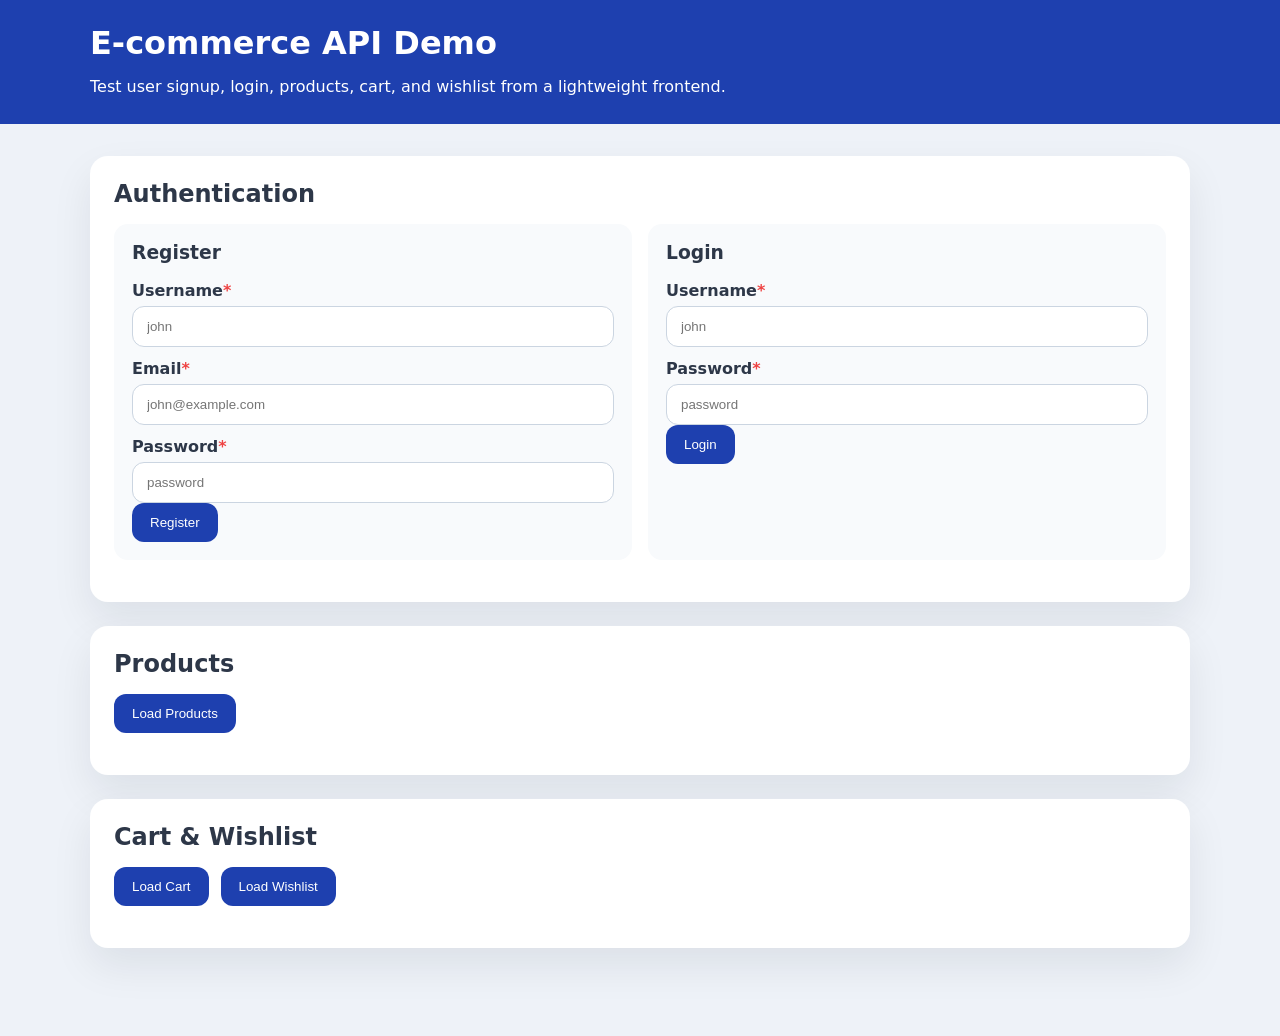
==== static/index.html @ ade1282f "Removed virtual environment from tracking" ====
<!DOCTYPE html>
<html lang="en">
<head>
  <meta charset="UTF-8" />
  <meta name="viewport" content="width=device-width, initial-scale=1.0" />
  <title>E-commerce API Demo</title>
  <link rel="stylesheet" href="/static/styles.css" />
</head>
<body>
  <header>
    <div class="container">
      <h1>E-commerce API Demo</h1>
      <p>Test user signup, login, products, cart, and wishlist from a lightweight frontend.</p>
    </div>
  </header>
  <main class="container">
    <section class="panel">
      <h2>Authentication</h2>
      <div class="grid">
        <form id="register-form" class="form-card">
          <h3>Register</h3>
          <label>Username<span>*</span></label>
          <input id="register-username" type="text" placeholder="john" required />
          <label>Email<span>*</span></label>
          <input id="register-email" type="email" placeholder="john@example.com" required />
          <label>Password<span>*</span></label>
          <input id="register-password" type="password" placeholder="password" required />
          <button type="submit">Register</button>
        </form>

        <form id="login-form" class="form-card">
          <h3>Login</h3>
          <label>Username<span>*</span></label>
          <input id="login-username" type="text" placeholder="john" required />
          <label>Password<span>*</span></label>
          <input id="login-password" type="password" placeholder="password" required />
          <button type="submit">Login</button>
        </form>
      </div>
      <div id="auth-message" class="message"></div>
    </section>

    <section class="panel">
      <h2>Products</h2>
      <div class="toolbar">
        <button id="load-products">Load Products</button>
      </div>
      <div id="products" class="cards"></div>
    </section>

    <section class="panel">
      <h2>Cart & Wishlist</h2>
      <div class="toolbar">
        <button id="load-cart">Load Cart</button>
        <button id="load-wishlist">Load Wishlist</button>
      </div>
      <div id="cart-items" class="cards"></div>
      <div id="wishlist-items" class="cards"></div>
    </section>
  </main>

  <script>
    const authMessage = document.getElementById('auth-message');
    const productsContainer = document.getElementById('products');
    const cartContainer = document.getElementById('cart-items');
    const wishlistContainer = document.getElementById('wishlist-items');

    const state = {
      token: null,
      user: null,
    };

    async function apiFetch(path, options = {}) {
      const headers = options.headers || {};
      headers['Content-Type'] = 'application/json';
      if (state.token) {
        headers['Authorization'] = `Bearer ${state.token}`;
      }
      const response = await fetch(path, { ...options, headers });
      return response.json();
    }

    async function registerUser(event) {
      event.preventDefault();
      const username = document.getElementById('register-username').value.trim();
      const email = document.getElementById('register-email').value.trim();
      const password = document.getElementById('register-password').value;

      const result = await apiFetch('/users/', {
        method: 'POST',
        body: JSON.stringify({ username, email, password })
      });

      authMessage.textContent = result.message || JSON.stringify(result);
    }

    async function loginUser(event) {
      event.preventDefault();
      const username = document.getElementById('login-username').value.trim();
      const password = document.getElementById('login-password').value;
      const body = new URLSearchParams();
      body.append('username', username);
      body.append('password', password);

      const response = await fetch('/login', {
        method: 'POST',
        body,
      });
      const result = await response.json();

      if (result.access_token) {
        state.token = result.access_token;
        state.user = result.user;
        authMessage.textContent = `Logged in as ${result.user.username}`;
      } else {
        authMessage.textContent = result.detail || 'Login failed';
      }
    }

    function createCard(title, content) {
      const card = document.createElement('div');
      card.className = 'card';
      card.innerHTML = `<strong>${title}</strong><div>${content}</div>`;
      return card;
    }

    async function loadProducts() {
      const result = await apiFetch('/products');
      productsContainer.innerHTML = '';
      if (!result.products || !result.products.length) {
        productsContainer.textContent = 'No products available yet.';
        return;
      }
      result.products.forEach(product => {
        const card = document.createElement('div');
        card.className = 'card';
        card.innerHTML = `
          <h3>${product.title}</h3>
          <p>${product.description || 'No description'}</p>
          <p>Price: $${product.price.toFixed(2)} | Stock: ${product.stock}</p>
          <div class="card-actions">
            <button data-name="${product.title}" data-price="${product.price}" class="add-cart">Add to Cart</button>
            <button data-name="${product.title}" class="add-wishlist">Add to Wishlist</button>
          </div>
        `;
        productsContainer.appendChild(card);
      });
    }

    async function addToCart(productName, price) {
      if (!state.token) {
        authMessage.textContent = 'Login first to use the cart.';
        return;
      }
      const result = await apiFetch('/cart/', {
        method: 'POST',
        body: JSON.stringify({ product_name: productName, quantity: 1, price })
      });
      authMessage.textContent = result.message || JSON.stringify(result);
    }

    async function addToWishlist(productName) {
      if (!state.token) {
        authMessage.textContent = 'Login first to use the wishlist.';
        return;
      }
      const result = await apiFetch('/wishlist/', {
        method: 'POST',
        body: JSON.stringify({ product_name: productName })
      });
      authMessage.textContent = result.message || JSON.stringify(result);
    }

    async function loadCart() {
      if (!state.token) {
        authMessage.textContent = 'Login first to view your cart.';
        return;
      }
      const result = await apiFetch('/cart/');
      cartContainer.innerHTML = '<h3>Cart Items</h3>';
      if (!result.length) {
        cartContainer.appendChild(createCard('Cart', 'No items in cart yet.'));
        return;
      }
      result.forEach(item => {
        cartContainer.appendChild(createCard(item.product_name, `Quantity: ${item.quantity} | Price: $${item.price}`));
      });
    }

    async function loadWishlist() {
      if (!state.token) {
        authMessage.textContent = 'Login first to view your wishlist.';
        return;
      }
      const result = await apiFetch('/wishlist/');
      wishlistContainer.innerHTML = '<h3>Wishlist</h3>';
      if (!result.length) {
        wishlistContainer.appendChild(createCard('Wishlist', 'No wishlist items yet.'));
        return;
      }
      result.forEach(item => {
        wishlistContainer.appendChild(createCard(item.product_name, `Saved for: ${item.user || 'you'}`));
      });
    }

    document.getElementById('register-form').addEventListener('submit', registerUser);
    document.getElementById('login-form').addEventListener('submit', loginUser);
    document.getElementById('load-products').addEventListener('click', loadProducts);
    document.getElementById('load-cart').addEventListener('click', loadCart);
    document.getElementById('load-wishlist').addEventListener('click', loadWishlist);

    productsContainer.addEventListener('click', event => {
      if (event.target.matches('.add-cart')) {
        addToCart(event.target.dataset.name, event.target.dataset.price);
      }
      if (event.target.matches('.add-wishlist')) {
        addToWishlist(event.target.dataset.name);
      }
    });

    window.addEventListener('DOMContentLoaded', () => {
      loadProducts();
    });
  </script>
</body>
</html>
---- static/styles.css ----
* {
  box-sizing: border-box;
}

body {
  margin: 0;
  font-family: Inter, system-ui, sans-serif;
  background: #eef2f8;
  color: #2d3748;
}

header {
  background: #1e40af;
  color: #fff;
  padding: 24px 0;
}

.container {
  width: min(1100px, 100% - 32px);
  margin: 0 auto;
}

header h1 {
  margin: 0;
  font-size: clamp(2rem, 2.5vw, 3rem);
}

header p {
  margin: 12px 0 0;
  max-width: 760px;
  line-height: 1.6;
}

main {
  padding: 32px 0 64px;
}

.panel {
  background: #fff;
  border-radius: 18px;
  padding: 24px;
  box-shadow: 0 18px 40px rgba(15, 23, 42, 0.08);
  margin-bottom: 24px;
}

.panel h2 {
  margin: 0 0 16px;
  font-size: 1.5rem;
}

.grid {
  display: grid;
  gap: 16px;
  grid-template-columns: repeat(auto-fit, minmax(260px, 1fr));
}

.form-card {
  background: #f8fafc;
  border-radius: 14px;
  padding: 18px;
}

.form-card h3 {
  margin-top: 0;
}

label {
  display: block;
  margin: 12px 0 6px;
  font-weight: 600;
}

label span {
  color: #ef4444;
}

input {
  width: 100%;
  padding: 12px 14px;
  border: 1px solid #cbd5e1;
  border-radius: 12px;
  background: #fff;
}

button {
  border: none;
  border-radius: 12px;
  padding: 12px 18px;
  cursor: pointer;
  color: #fff;
  background: #1e40af;
  transition: transform 0.15s ease, background 0.15s ease;
}

button:hover {
  transform: translateY(-1px);
  background: #172b99;
}

.message {
  margin-top: 18px;
  color: #1d4ed8;
}

.cards {
  display: grid;
  gap: 16px;
}

.card {
  background: #f8fafc;
  border-radius: 16px;
  padding: 18px;
  border: 1px solid #e2e8f0;
}

.card h3 {
  margin: 0 0 10px;
}

.card-actions {
  display: flex;
  gap: 10px;
  flex-wrap: wrap;
  margin-top: 14px;
}

.toolbar {
  display: flex;
  flex-wrap: wrap;
  gap: 12px;
  margin-bottom: 18px;
}

@media (max-width: 680px) {
  body {
    padding-bottom: 20px;
  }

  header, .container {
    padding: 0 16px;
  }
}
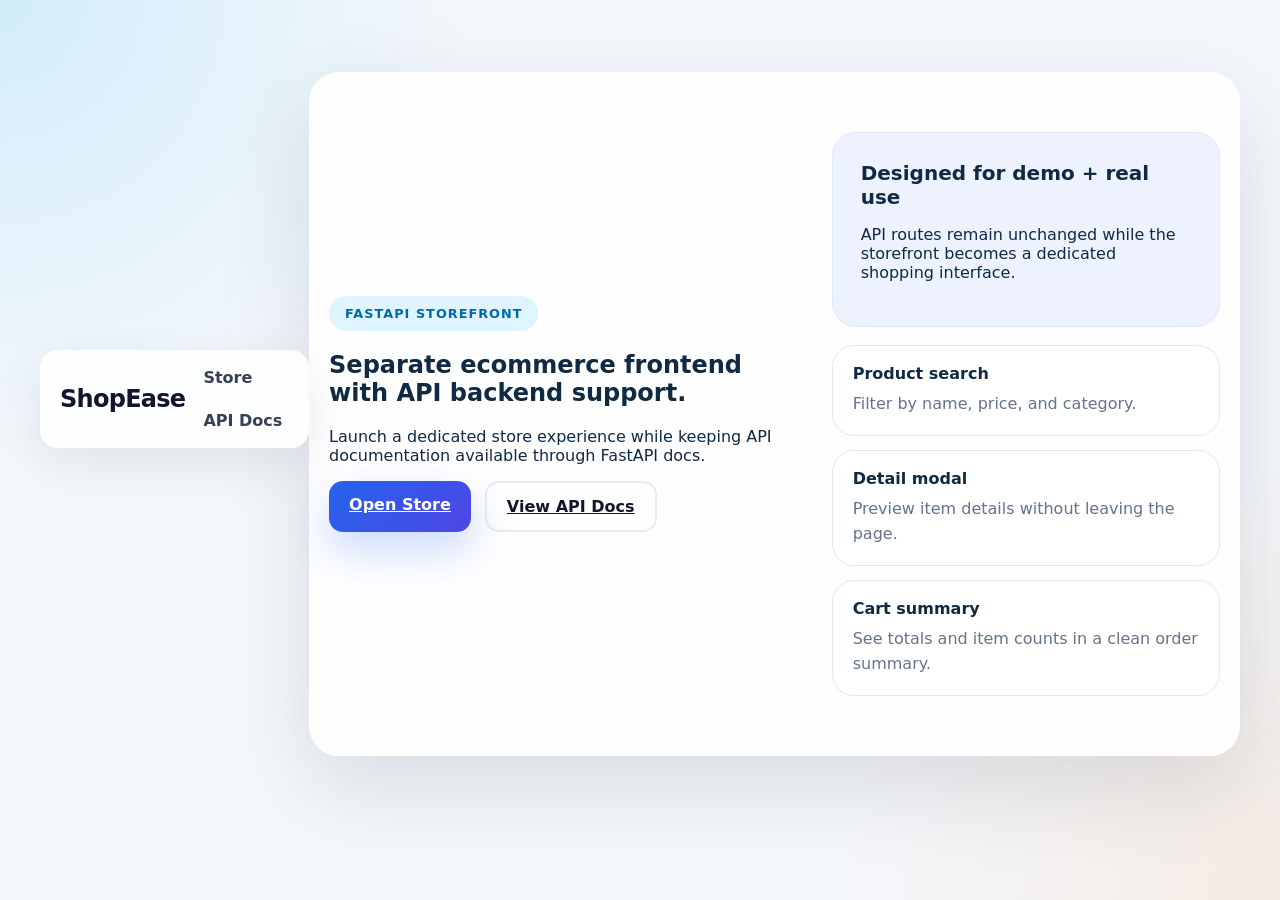
==== commit 5c0891ee: "Add Render deployment configuration and dedicated storefront" ====
--- a/static/index.html
+++ b/static/index.html
@@ -3,224 +3,52 @@
 <head>
   <meta charset="UTF-8" />
   <meta name="viewport" content="width=device-width, initial-scale=1.0" />
-  <title>E-commerce API Demo</title>
+  <title>ShopEase | API & Storefront</title>
   <link rel="stylesheet" href="/static/styles.css" />
 </head>
 <body>
-  <header>
-    <div class="container">
-      <h1>E-commerce API Demo</h1>
-      <p>Test user signup, login, products, cart, and wishlist from a lightweight frontend.</p>
-    </div>
-  </header>
-  <main class="container">
-    <section class="panel">
-      <h2>Authentication</h2>
-      <div class="grid">
-        <form id="register-form" class="form-card">
-          <h3>Register</h3>
-          <label>Username<span>*</span></label>
-          <input id="register-username" type="text" placeholder="john" required />
-          <label>Email<span>*</span></label>
-          <input id="register-email" type="email" placeholder="john@example.com" required />
-          <label>Password<span>*</span></label>
-          <input id="register-password" type="password" placeholder="password" required />
-          <button type="submit">Register</button>
-        </form>
+  <div class="page-shell landing-shell">
+    <header class="topbar">
+      <div class="brand">ShopEase</div>
+      <nav class="nav-links">
+        <a href="/static/store.html">Store</a>
+        <a href="/docs">API Docs</a>
+      </nav>
+    </header>
 
-        <form id="login-form" class="form-card">
-          <h3>Login</h3>
-          <label>Username<span>*</span></label>
-          <input id="login-username" type="text" placeholder="john" required />
-          <label>Password<span>*</span></label>
-          <input id="login-password" type="password" placeholder="password" required />
-          <button type="submit">Login</button>
-        </form>
-      </div>
-      <div id="auth-message" class="message"></div>
-    </section>
-
-    <section class="panel">
-      <h2>Products</h2>
-      <div class="toolbar">
-        <button id="load-products">Load Products</button>
-      </div>
-      <div id="products" class="cards"></div>
-    </section>
-
-    <section class="panel">
-      <h2>Cart & Wishlist</h2>
-      <div class="toolbar">
-        <button id="load-cart">Load Cart</button>
-        <button id="load-wishlist">Load Wishlist</button>
-      </div>
-      <div id="cart-items" class="cards"></div>
-      <div id="wishlist-items" class="cards"></div>
-    </section>
-  </main>
-
-  <script>
-    const authMessage = document.getElementById('auth-message');
-    const productsContainer = document.getElementById('products');
-    const cartContainer = document.getElementById('cart-items');
-    const wishlistContainer = document.getElementById('wishlist-items');
-
-    const state = {
-      token: null,
-      user: null,
-    };
-
-    async function apiFetch(path, options = {}) {
-      const headers = options.headers || {};
-      headers['Content-Type'] = 'application/json';
-      if (state.token) {
-        headers['Authorization'] = `Bearer ${state.token}`;
-      }
-      const response = await fetch(path, { ...options, headers });
-      return response.json();
-    }
-
-    async function registerUser(event) {
-      event.preventDefault();
-      const username = document.getElementById('register-username').value.trim();
-      const email = document.getElementById('register-email').value.trim();
-      const password = document.getElementById('register-password').value;
-
-      const result = await apiFetch('/users/', {
-        method: 'POST',
-        body: JSON.stringify({ username, email, password })
-      });
-
-      authMessage.textContent = result.message || JSON.stringify(result);
-    }
-
-    async function loginUser(event) {
-      event.preventDefault();
-      const username = document.getElementById('login-username').value.trim();
-      const password = document.getElementById('login-password').value;
-      const body = new URLSearchParams();
-      body.append('username', username);
-      body.append('password', password);
-
-      const response = await fetch('/login', {
-        method: 'POST',
-        body,
-      });
-      const result = await response.json();
-
-      if (result.access_token) {
-        state.token = result.access_token;
-        state.user = result.user;
-        authMessage.textContent = `Logged in as ${result.user.username}`;
-      } else {
-        authMessage.textContent = result.detail || 'Login failed';
-      }
-    }
-
-    function createCard(title, content) {
-      const card = document.createElement('div');
-      card.className = 'card';
-      card.innerHTML = `<strong>${title}</strong><div>${content}</div>`;
-      return card;
-    }
-
-    async function loadProducts() {
-      const result = await apiFetch('/products');
-      productsContainer.innerHTML = '';
-      if (!result.products || !result.products.length) {
-        productsContainer.textContent = 'No products available yet.';
-        return;
-      }
-      result.products.forEach(product => {
-        const card = document.createElement('div');
-        card.className = 'card';
-        card.innerHTML = `
-          <h3>${product.title}</h3>
-          <p>${product.description || 'No description'}</p>
-          <p>Price: $${product.price.toFixed(2)} | Stock: ${product.stock}</p>
-          <div class="card-actions">
-            <button data-name="${product.title}" data-price="${product.price}" class="add-cart">Add to Cart</button>
-            <button data-name="${product.title}" class="add-wishlist">Add to Wishlist</button>
+    <main class="landing-main">
+      <section class="landing-hero">
+        <div>
+          <span class="eyebrow">FastAPI Storefront</span>
+          <h1>Separate ecommerce frontend with API backend support.</h1>
+          <p>Launch a dedicated store experience while keeping API documentation available through FastAPI docs.</p>
+          <div class="hero-actions">
+            <a href="/static/store.html" class="btn btn-primary">Open Store</a>
+            <a href="/docs" class="btn btn-outline">View API Docs</a>
           </div>
-        `;
-        productsContainer.appendChild(card);
-      });
-    }
-
-    async function addToCart(productName, price) {
-      if (!state.token) {
-        authMessage.textContent = 'Login first to use the cart.';
-        return;
-      }
-      const result = await apiFetch('/cart/', {
-        method: 'POST',
-        body: JSON.stringify({ product_name: productName, quantity: 1, price })
-      });
-      authMessage.textContent = result.message || JSON.stringify(result);
-    }
-
-    async function addToWishlist(productName) {
-      if (!state.token) {
-        authMessage.textContent = 'Login first to use the wishlist.';
-        return;
-      }
-      const result = await apiFetch('/wishlist/', {
-        method: 'POST',
-        body: JSON.stringify({ product_name: productName })
-      });
-      authMessage.textContent = result.message || JSON.stringify(result);
-    }
-
-    async function loadCart() {
-      if (!state.token) {
-        authMessage.textContent = 'Login first to view your cart.';
-        return;
-      }
-      const result = await apiFetch('/cart/');
-      cartContainer.innerHTML = '<h3>Cart Items</h3>';
-      if (!result.length) {
-        cartContainer.appendChild(createCard('Cart', 'No items in cart yet.'));
-        return;
-      }
-      result.forEach(item => {
-        cartContainer.appendChild(createCard(item.product_name, `Quantity: ${item.quantity} | Price: $${item.price}`));
-      });
-    }
-
-    async function loadWishlist() {
-      if (!state.token) {
-        authMessage.textContent = 'Login first to view your wishlist.';
-        return;
-      }
-      const result = await apiFetch('/wishlist/');
-      wishlistContainer.innerHTML = '<h3>Wishlist</h3>';
-      if (!result.length) {
-        wishlistContainer.appendChild(createCard('Wishlist', 'No wishlist items yet.'));
-        return;
-      }
-      result.forEach(item => {
-        wishlistContainer.appendChild(createCard(item.product_name, `Saved for: ${item.user || 'you'}`));
-      });
-    }
-
-    document.getElementById('register-form').addEventListener('submit', registerUser);
-    document.getElementById('login-form').addEventListener('submit', loginUser);
-    document.getElementById('load-products').addEventListener('click', loadProducts);
-    document.getElementById('load-cart').addEventListener('click', loadCart);
-    document.getElementById('load-wishlist').addEventListener('click', loadWishlist);
-
-    productsContainer.addEventListener('click', event => {
-      if (event.target.matches('.add-cart')) {
-        addToCart(event.target.dataset.name, event.target.dataset.price);
-      }
-      if (event.target.matches('.add-wishlist')) {
-        addToWishlist(event.target.dataset.name);
-      }
-    });
-
-    window.addEventListener('DOMContentLoaded', () => {
-      loadProducts();
-    });
-  </script>
+        </div>
+        <div class="hero-panel">
+          <div class="stats-card">
+            <strong>Designed for demo + real use</strong>
+            <p>API routes remain unchanged while the storefront becomes a dedicated shopping interface.</p>
+          </div>
+          <div class="feature-list">
+            <div>
+              <h3>Product search</h3>
+              <p>Filter by name, price, and category.</p>
+            </div>
+            <div>
+              <h3>Detail modal</h3>
+              <p>Preview item details without leaving the page.</p>
+            </div>
+            <div>
+              <h3>Cart summary</h3>
+              <p>See totals and item counts in a clean order summary.</p>
+            </div>
+          </div>
+        </div>
+      </section>
+    </main>
+  </div>
 </body>
 </html>
--- a/static/styles.css
+++ b/static/styles.css
@@ -2,142 +2,669 @@
   box-sizing: border-box;
 }
 
+:root {
+  color-scheme: light;
+  font-family: Inter, system-ui, -apple-system, BlinkMacSystemFont, 'Segoe UI', sans-serif;
+  background: #f4f7fb;
+  color: #102a43;
+}
+
 body {
   margin: 0;
-  font-family: Inter, system-ui, sans-serif;
-  background: #eef2f8;
-  color: #2d3748;
-}
-
-header {
-  background: #1e40af;
+  min-height: 100vh;
+  background: radial-gradient(circle at top left, rgba(56, 189, 248, 0.18), transparent 30%),
+              radial-gradient(circle at bottom right, rgba(243, 145, 56, 0.12), transparent 28%),
+              #f4f7fb;
+}
+
+button,
+input {
+  font: inherit;
+}
+
+.page-shell {
+  max-width: 1240px;
+  margin: 0 auto;
+  padding: 24px 20px 48px;
+}
+
+.topbar {
+  display: flex;
+  justify-content: space-between;
+  align-items: center;
+  gap: 18px;
+  padding: 18px 20px;
+  border-radius: 18px;
+  background: rgba(255, 255, 255, 0.86);
+  backdrop-filter: blur(12px);
+  box-shadow: 0 18px 50px rgba(15, 23, 42, 0.08);
+  margin-bottom: 30px;
+}
+
+.brand {
+  font-size: 1.5rem;
+  font-weight: 800;
+  letter-spacing: -0.03em;
+  color: #0f172a;
+}
+
+.nav-links {
+  display: flex;
+  gap: 24px;
+  flex-wrap: wrap;
+}
+
+.nav-links a {
+  color: #334155;
+  text-decoration: none;
+  font-weight: 600;
+}
+
+.nav-links a:hover {
+  color: #2563eb;
+}
+
+.mini-badge {
+  background: #e0f2fe;
+  color: #0369a1;
+  border-radius: 999px;
+  padding: 10px 18px;
+  font-size: 0.9rem;
+  font-weight: 600;
+}
+
+.hero {
+  display: grid;
+  grid-template-columns: 1.5fr 1fr;
+  gap: 28px;
+  align-items: stretch;
+  margin-bottom: 32px;
+}
+
+.hero-copy {
+  display: flex;
+  flex-direction: column;
+  justify-content: center;
+  gap: 22px;
+  padding: 32px 36px;
+  background: #ffffff;
+  border-radius: 28px;
+  box-shadow: 0 24px 70px rgba(15, 23, 42, 0.12);
+}
+
+.eyebrow {
+  display: inline-flex;
+  align-items: center;
+  gap: 8px;
+  padding: 10px 16px;
+  background: rgba(56, 189, 248, 0.16);
+  color: #0369a1;
+  border-radius: 999px;
+  font-weight: 700;
+  text-transform: uppercase;
+  letter-spacing: 0.08em;
+  font-size: 0.8rem;
+}
+
+.hero-copy h1 {
+  margin: 0;
+  font-size: clamp(2.4rem, 4vw, 3.7rem);
+  line-height: 1.02;
+}
+
+.hero-copy p {
+  margin: 0;
+  max-width: 610px;
+  color: #475569;
+  line-height: 1.8;
+}
+
+.hero-actions {
+  display: flex;
+  flex-wrap: wrap;
+  gap: 14px;
+}
+
+.btn {
+  border: none;
+  border-radius: 14px;
+  padding: 14px 20px;
+  cursor: pointer;
+  transition: transform 0.18s ease, box-shadow 0.18s ease, background 0.18s ease;
+  font-weight: 700;
+}
+
+.btn:hover {
+  transform: translateY(-1px);
+}
+
+.btn-primary {
+  background: linear-gradient(135deg, #2563eb, #4f46e5);
   color: #fff;
-  padding: 24px 0;
-}
-
-.container {
-  width: min(1100px, 100% - 32px);
-  margin: 0 auto;
-}
-
-header h1 {
-  margin: 0;
-  font-size: clamp(2rem, 2.5vw, 3rem);
-}
-
-header p {
+  box-shadow: 0 18px 40px rgba(37, 99, 235, 0.24);
+}
+
+.btn-secondary {
+  background: #f8fafc;
+  color: #334155;
+  border: 1px solid #cbd5e1;
+}
+
+.btn-outline {
+  background: transparent;
+  color: #0f172a;
+  border: 2px solid rgba(15, 23, 42, 0.08);
+}
+
+.btn-sm {
+  border-radius: 12px;
+  padding: 11px 16px;
+  font-size: 0.95rem;
+}
+
+.hero-highlights {
+  display: grid;
+  grid-template-columns: repeat(3, minmax(0, 1fr));
+  gap: 16px;
+}
+
+.hero-highlights div {
+  background: #f8fafc;
+  padding: 18px 20px;
+  border-radius: 18px;
+  border: 1px solid #e2e8f0;
+}
+
+.hero-highlights strong {
+  display: block;
+  margin-bottom: 8px;
+  color: #0f172a;
+}
+
+.hero-highlights span {
+  color: #64748b;
+  font-size: 0.95rem;
+}
+
+.auth-panel {
+  position: relative;
+}
+
+.auth-card {
+  display: flex;
+  flex-direction: column;
+  gap: 20px;
+  padding: 26px;
+  min-height: 100%;
+  background: linear-gradient(180deg, rgba(255,255,255,0.98), rgba(248,250,252,0.95));
+  border: 1px solid rgba(148, 163, 184, 0.2);
+  border-radius: 28px;
+  box-shadow: 0 20px 60px rgba(15, 23, 42, 0.1);
+}
+
+.auth-header h2 {
+  margin: 0 0 8px;
+}
+
+.auth-header p {
+  margin: 0;
+  color: #475569;
+}
+
+.auth-forms {
+  display: grid;
+  gap: 18px;
+}
+
+.form-sm {
+  display: grid;
+  gap: 12px;
+  padding: 18px;
+  background: #fff;
+  border: 1px solid #e2e8f0;
+  border-radius: 22px;
+}
+
+.form-sm label {
+  font-size: 0.9rem;
+  color: #475569;
+}
+
+.form-sm input {
+  width: 100%;
+  border: 1px solid #cbd5e1;
+  border-radius: 16px;
+  padding: 12px 14px;
+  background: #f8fafc;
+}
+
+.auth-message {
+  color: #334155;
+  font-size: 0.95rem;
+  line-height: 1.8;
+}
+
+.feature-row {
+  display: grid;
+  grid-template-columns: repeat(3, minmax(0, 1fr));
+  gap: 20px;
+  margin: 40px 0;
+}
+
+.feature-row article {
+  border-radius: 24px;
+  background: #fff;
+  box-shadow: 0 20px 45px rgba(15, 23, 42, 0.08);
+  padding: 24px;
+  min-height: 130px;
+}
+
+.feature-row h3 {
+  margin-top: 0;
+}
+
+.feature-row p {
   margin: 12px 0 0;
-  max-width: 760px;
-  line-height: 1.6;
-}
-
-main {
-  padding: 32px 0 64px;
-}
-
-.panel {
-  background: #fff;
-  border-radius: 18px;
+  color: #475569;
+}
+
+.shop-section {
+  margin-bottom: 36px;
+}
+
+.section-heading {
+  display: flex;
+  justify-content: space-between;
+  align-items: baseline;
+  gap: 20px;
+  margin-bottom: 20px;
+}
+
+.section-heading h2 {
+  margin: 0;
+  font-size: 2rem;
+}
+
+.section-heading p {
+  margin: 0;
+  color: #64748b;
+}
+
+.product-grid {
+  display: grid;
+  grid-template-columns: repeat(3, minmax(0, 1fr));
+  gap: 24px;
+}
+
+.product-card {
+  background: #fff;
+  border-radius: 28px;
+  overflow: hidden;
+  display: flex;
+  flex-direction: column;
+  box-shadow: 0 24px 50px rgba(15, 23, 42, 0.08);
+}
+
+.card-media {
+  min-height: 240px;
+  overflow: hidden;
+  position: relative;
+}
+
+.card-media img {
+  width: 100%;
+  height: 100%;
+  object-fit: cover;
+  display: block;
+}
+
+.card-body {
   padding: 24px;
-  box-shadow: 0 18px 40px rgba(15, 23, 42, 0.08);
-  margin-bottom: 24px;
-}
-
-.panel h2 {
-  margin: 0 0 16px;
-  font-size: 1.5rem;
-}
-
-.grid {
-  display: grid;
+  display: flex;
+  flex-direction: column;
   gap: 16px;
-  grid-template-columns: repeat(auto-fit, minmax(260px, 1fr));
-}
-
-.form-card {
-  background: #f8fafc;
-  border-radius: 14px;
-  padding: 18px;
-}
-
-.form-card h3 {
-  margin-top: 0;
-}
-
-label {
-  display: block;
-  margin: 12px 0 6px;
-  font-weight: 600;
-}
-
-label span {
-  color: #ef4444;
-}
-
-input {
+}
+
+.tag {
+  display: inline-flex;
+  align-items: center;
+  padding: 8px 14px;
+  border-radius: 999px;
+  background: rgba(37, 99, 235, 0.12);
+  color: #2563eb;
+  font-size: 0.82rem;
+  font-weight: 700;
+  letter-spacing: 0.02em;
+}
+
+.product-card h3 {
+  margin: 0;
+  font-size: 1.25rem;
+  color: #0f172a;
+}
+
+.product-card p {
+  margin: 0;
+  color: #475569;
+  line-height: 1.7;
+}
+
+.card-meta {
+  display: flex;
+  justify-content: space-between;
+  align-items: center;
+  gap: 12px;
+  color: #334155;
+  font-weight: 700;
+}
+
+.card-meta small {
+  color: #64748b;
+  font-weight: 500;
+}
+
+.card-actions {
+  display: grid;
+  gap: 12px;
+}
+
+.btn-full {
   width: 100%;
-  padding: 12px 14px;
-  border: 1px solid #cbd5e1;
-  border-radius: 12px;
-  background: #fff;
-}
-
-button {
-  border: none;
-  border-radius: 12px;
-  padding: 12px 18px;
-  cursor: pointer;
-  color: #fff;
-  background: #1e40af;
-  transition: transform 0.15s ease, background 0.15s ease;
-}
-
-button:hover {
-  transform: translateY(-1px);
-  background: #172b99;
-}
-
-.message {
-  margin-top: 18px;
-  color: #1d4ed8;
-}
-
-.cards {
-  display: grid;
-  gap: 16px;
-}
-
-.card {
-  background: #f8fafc;
-  border-radius: 16px;
-  padding: 18px;
-  border: 1px solid #e2e8f0;
-}
-
-.card h3 {
-  margin: 0 0 10px;
-}
-
-.card-actions {
-  display: flex;
-  gap: 10px;
-  flex-wrap: wrap;
-  margin-top: 14px;
-}
-
-.toolbar {
-  display: flex;
-  flex-wrap: wrap;
+}
+
+.mini-panels {
+  display: grid;
+  grid-template-columns: 1fr 1fr;
+  gap: 24px;
+}
+
+.panel-sm {
+  background: #fff;
+  border-radius: 28px;
+  padding: 24px;
+  box-shadow: 0 20px 50px rgba(15, 23, 42, 0.08);
+}
+
+.panel-header {
+  display: flex;
+  justify-content: space-between;
+  align-items: center;
   gap: 12px;
   margin-bottom: 18px;
 }
 
+.panel-header h3 {
+  margin: 0;
+}
+
+.panel-list {
+  display: grid;
+  gap: 14px;
+}
+
+.panel-card {
+  background: #f8fafc;
+  border-radius: 20px;
+  padding: 18px 20px;
+  display: flex;
+  justify-content: space-between;
+  align-items: center;
+  gap: 14px;
+  border: 1px solid #e2e8f0;
+}
+
+.panel-card strong {
+  font-size: 0.98rem;
+}
+
+.panel-card span {
+  color: #64748b;
+  font-size: 0.93rem;
+}
+
+.landing-shell {
+  min-height: calc(100vh - 48px);
+  display: flex;
+  align-items: center;
+  justify-content: center;
+}
+
+.landing-main {
+  width: 100%;
+}
+
+.landing-hero {
+  display: grid;
+  grid-template-columns: 1.1fr 0.9fr;
+  gap: 28px;
+  align-items: center;
+  padding: 60px 20px;
+  background: rgba(255, 255, 255, 0.92);
+  border-radius: 30px;
+  box-shadow: 0 30px 90px rgba(15, 23, 42, 0.12);
+}
+
+.hero-panel {
+  display: grid;
+  gap: 18px;
+}
+
+.stats-card {
+  background: #eef2ff;
+  border-radius: 24px;
+  padding: 28px;
+  border: 1px solid #dbeafe;
+}
+
+.stats-card strong {
+  display: block;
+  margin-bottom: 12px;
+  font-size: 1.25rem;
+}
+
+.feature-list {
+  display: grid;
+  gap: 14px;
+}
+
+.feature-list div {
+  background: #fff;
+  border-radius: 22px;
+  border: 1px solid #e2e8f0;
+  padding: 18px 20px;
+}
+
+.feature-list h3 {
+  margin: 0 0 8px;
+  font-size: 1rem;
+}
+
+.feature-list p {
+  margin: 0;
+  color: #64748b;
+  line-height: 1.6;
+}
+
+.filter-panel {
+  display: grid;
+  grid-template-columns: repeat(3, minmax(220px, 1fr));
+  gap: 18px;
+  margin-bottom: 26px;
+  padding: 24px 0;
+  align-items: end;
+}
+
+.filter-group {
+  display: grid;
+  gap: 12px;
+}
+
+.filter-group label {
+  font-size: 0.95rem;
+  color: #475569;
+  font-weight: 700;
+}
+
+.filter-group input {
+  width: 100%;
+  padding: 14px 16px;
+  border-radius: 16px;
+  border: 1px solid #cbd5e1;
+  background: #fff;
+}
+
+.inline-group {
+  grid-template-columns: 1fr 1fr;
+}
+
+.pill-group {
+  display: flex;
+  flex-wrap: wrap;
+  gap: 10px;
+}
+
+.pill {
+  border: 1px solid #cbd5e1;
+  color: #334155;
+  background: #fff;
+  padding: 10px 16px;
+  border-radius: 999px;
+  cursor: pointer;
+  transition: background 0.2s ease, color 0.2s ease;
+}
+
+.pill.active,
+.pill:hover {
+  background: #eff6ff;
+  color: #1d4ed8;
+  border-color: #93c5fd;
+}
+
+.modal {
+  position: fixed;
+  inset: 0;
+  display: grid;
+  place-items: center;
+  z-index: 50;
+}
+
+.modal.hidden {
+  display: none;
+}
+
+.modal-backdrop {
+  position: absolute;
+  inset: 0;
+  background: rgba(15, 23, 42, 0.48);
+}
+
+.modal-content {
+  position: relative;
+  width: min(950px, calc(100vw - 40px));
+  background: #fff;
+  border-radius: 28px;
+  overflow: hidden;
+  box-shadow: 0 40px 90px rgba(15, 23, 42, 0.24);
+  z-index: 10;
+}
+
+.modal-close {
+  position: absolute;
+  right: 20px;
+  top: 20px;
+  border: none;
+  background: rgba(15, 23, 42, 0.06);
+  width: 44px;
+  height: 44px;
+  border-radius: 50%;
+  font-size: 1.5rem;
+  color: #0f172a;
+  cursor: pointer;
+}
+
+.modal-grid {
+  display: grid;
+  grid-template-columns: 1fr 1fr;
+  gap: 0;
+}
+
+.detail-image img {
+  width: 100%;
+  height: 100%;
+  object-fit: cover;
+  display: block;
+}
+
+.detail-info {
+  padding: 34px 32px;
+  display: grid;
+  gap: 18px;
+}
+
+.detail-buttons {
+  display: grid;
+  gap: 12px;
+}
+
+.modal-content .tag {
+  margin-bottom: 8px;
+}
+
+.modal-content h2 {
+  margin: 0;
+  font-size: 2rem;
+}
+
+.modal-content p {
+  color: #475569;
+  line-height: 1.8;
+}
+
+.modal-content .card-meta {
+  display: flex;
+  justify-content: space-between;
+  align-items: center;
+  gap: 12px;
+  margin-top: 8px;
+}
+
+.panel-summary {
+  margin-bottom: 18px;
+  font-weight: 700;
+  color: #0f172a;
+}
+
+@media (max-width: 1080px) {
+  .hero {
+    grid-template-columns: 1fr;
+  }
+  .feature-row,
+  .mini-panels,
+  .product-grid {
+    grid-template-columns: 1fr;
+  }
+}
+
 @media (max-width: 680px) {
-  body {
-    padding-bottom: 20px;
+  .page-shell {
+    padding: 18px 16px 32px;
   }
 
-  header, .container {
-    padding: 0 16px;
+  .topbar {
+    flex-direction: column;
+    align-items: flex-start;
   }
-}
+
+  .hero-copy,
+  .auth-card {
+    padding: 22px;
+  }
+
+  .hero-highlights {
+    grid-template-columns: 1fr;
+  }
+
+  .hero-actions {
+    flex-direction: column;
+  }
+}
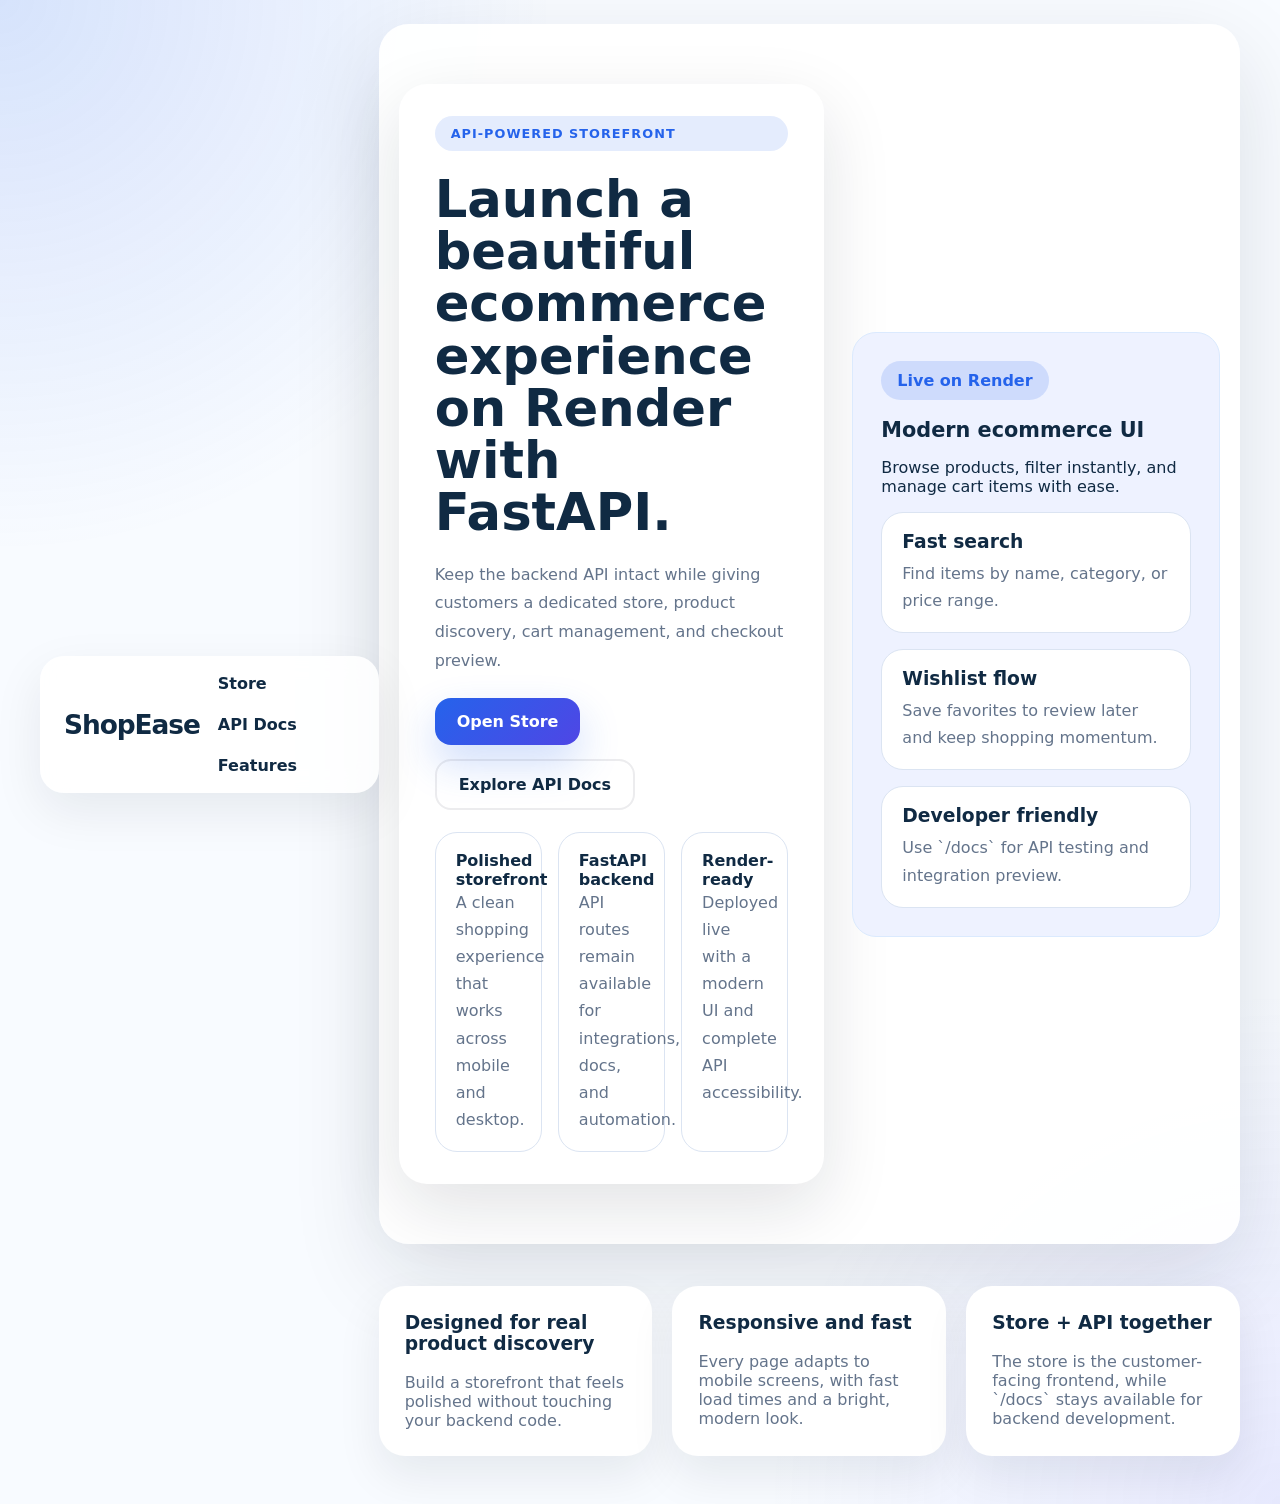
==== commit 2337f451: "Update frontend landing page and storefront UI" ====
--- a/static/index.html
+++ b/static/index.html
@@ -3,7 +3,7 @@
 <head>
   <meta charset="UTF-8" />
   <meta name="viewport" content="width=device-width, initial-scale=1.0" />
-  <title>ShopEase | API & Storefront</title>
+  <title>ShopEase | FastAPI Ecommerce</title>
   <link rel="stylesheet" href="/static/styles.css" />
 </head>
 <body>
@@ -11,42 +11,74 @@
     <header class="topbar">
       <div class="brand">ShopEase</div>
       <nav class="nav-links">
-        <a href="/static/store.html">Store</a>
+        <a href="/store">Store</a>
         <a href="/docs">API Docs</a>
+        <a href="#features">Features</a>
       </nav>
     </header>
 
     <main class="landing-main">
       <section class="landing-hero">
-        <div>
-          <span class="eyebrow">FastAPI Storefront</span>
-          <h1>Separate ecommerce frontend with API backend support.</h1>
-          <p>Launch a dedicated store experience while keeping API documentation available through FastAPI docs.</p>
+        <div class="hero-copy">
+          <span class="eyebrow">API-powered storefront</span>
+          <h1>Launch a beautiful ecommerce experience on Render with FastAPI.</h1>
+          <p>Keep the backend API intact while giving customers a dedicated store, product discovery, cart management, and checkout preview.</p>
           <div class="hero-actions">
-            <a href="/static/store.html" class="btn btn-primary">Open Store</a>
-            <a href="/docs" class="btn btn-outline">View API Docs</a>
+            <a href="/store" class="btn btn-primary">Open Store</a>
+            <a href="/docs" class="btn btn-outline">Explore API Docs</a>
+          </div>
+          <div class="hero-highlights">
+            <div>
+              <strong>Polished storefront</strong>
+              <p>A clean shopping experience that works across mobile and desktop.</p>
+            </div>
+            <div>
+              <strong>FastAPI backend</strong>
+              <p>API routes remain available for integrations, docs, and automation.</p>
+            </div>
+            <div>
+              <strong>Render-ready</strong>
+              <p>Deployed live with a modern UI and complete API accessibility.</p>
+            </div>
           </div>
         </div>
-        <div class="hero-panel">
-          <div class="stats-card">
-            <strong>Designed for demo + real use</strong>
-            <p>API routes remain unchanged while the storefront becomes a dedicated shopping interface.</p>
+
+        <aside class="stats-card">
+          <div class="stat-pill">Live on Render</div>
+          <div class="stat-block">
+            <strong>Modern ecommerce UI</strong>
+            <p>Browse products, filter instantly, and manage cart items with ease.</p>
           </div>
           <div class="feature-list">
             <div>
-              <h3>Product search</h3>
-              <p>Filter by name, price, and category.</p>
+              <h3>Fast search</h3>
+              <p>Find items by name, category, or price range.</p>
             </div>
             <div>
-              <h3>Detail modal</h3>
-              <p>Preview item details without leaving the page.</p>
+              <h3>Wishlist flow</h3>
+              <p>Save favorites to review later and keep shopping momentum.</p>
             </div>
             <div>
-              <h3>Cart summary</h3>
-              <p>See totals and item counts in a clean order summary.</p>
+              <h3>Developer friendly</h3>
+              <p>Use `/docs` for API testing and integration preview.</p>
             </div>
           </div>
-        </div>
+        </aside>
+      </section>
+
+      <section id="features" class="feature-row">
+        <article>
+          <h3>Designed for real product discovery</h3>
+          <p>Build a storefront that feels polished without touching your backend code.</p>
+        </article>
+        <article>
+          <h3>Responsive and fast</h3>
+          <p>Every page adapts to mobile screens, with fast load times and a bright, modern look.</p>
+        </article>
+        <article>
+          <h3>Store + API together</h3>
+          <p>The store is the customer-facing frontend, while `/docs` stays available for backend development.</p>
+        </article>
       </section>
     </main>
   </div>
--- a/static/styles.css
+++ b/static/styles.css
@@ -5,21 +5,40 @@
 :root {
   color-scheme: light;
   font-family: Inter, system-ui, -apple-system, BlinkMacSystemFont, 'Segoe UI', sans-serif;
-  background: #f4f7fb;
+  background: #eef4ff;
   color: #102a43;
+  --surface: #ffffff;
+  --surface-soft: #f8fbff;
+  --surface-strong: #eef2ff;
+  --border: #dbe4f2;
+  --text: #102a43;
+  --muted: #64748b;
+  --accent: #2563eb;
+  --accent-soft: #dbeafe;
+}
+
+html {
+  scroll-behavior: smooth;
 }
 
 body {
   margin: 0;
   min-height: 100vh;
-  background: radial-gradient(circle at top left, rgba(56, 189, 248, 0.18), transparent 30%),
-              radial-gradient(circle at bottom right, rgba(243, 145, 56, 0.12), transparent 28%),
-              #f4f7fb;
+  background: radial-gradient(circle at top left, rgba(37, 99, 235, 0.16), transparent 28%),
+              radial-gradient(circle at bottom right, rgba(99, 102, 241, 0.12), transparent 26%),
+              var(--surface-soft);
 }
 
 button,
-input {
+input,
+select,
+textarea {
   font: inherit;
+}
+
+a {
+  color: inherit;
+  text-decoration: none;
 }
 
 .page-shell {
@@ -33,61 +52,51 @@
   justify-content: space-between;
   align-items: center;
   gap: 18px;
-  padding: 18px 20px;
-  border-radius: 18px;
-  background: rgba(255, 255, 255, 0.86);
-  backdrop-filter: blur(12px);
+  padding: 18px 24px;
+  border-radius: 24px;
+  background: rgba(255, 255, 255, 0.88);
+  backdrop-filter: blur(14px);
   box-shadow: 0 18px 50px rgba(15, 23, 42, 0.08);
-  margin-bottom: 30px;
+  margin-bottom: 32px;
 }
 
 .brand {
-  font-size: 1.5rem;
+  font-size: 1.65rem;
   font-weight: 800;
-  letter-spacing: -0.03em;
-  color: #0f172a;
+  letter-spacing: -0.04em;
 }
 
 .nav-links {
   display: flex;
-  gap: 24px;
+  gap: 22px;
   flex-wrap: wrap;
 }
 
 .nav-links a {
-  color: #334155;
-  text-decoration: none;
+  color: var(--text);
   font-weight: 600;
+  transition: color 0.2s ease;
 }
 
 .nav-links a:hover {
-  color: #2563eb;
-}
-
-.mini-badge {
-  background: #e0f2fe;
-  color: #0369a1;
-  border-radius: 999px;
-  padding: 10px 18px;
-  font-size: 0.9rem;
-  font-weight: 600;
-}
-
-.hero {
-  display: grid;
-  grid-template-columns: 1.5fr 1fr;
+  color: var(--accent);
+}
+
+.hero,
+.landing-hero,
+.store-hero {
+  display: grid;
+  grid-template-columns: 1.35fr 0.85fr;
   gap: 28px;
-  align-items: stretch;
-  margin-bottom: 32px;
+  align-items: start;
 }
 
 .hero-copy {
   display: flex;
   flex-direction: column;
-  justify-content: center;
   gap: 22px;
   padding: 32px 36px;
-  background: #ffffff;
+  background: var(--surface);
   border-radius: 28px;
   box-shadow: 0 24px 70px rgba(15, 23, 42, 0.12);
 }
@@ -95,27 +104,26 @@
 .eyebrow {
   display: inline-flex;
   align-items: center;
-  gap: 8px;
   padding: 10px 16px;
-  background: rgba(56, 189, 248, 0.16);
-  color: #0369a1;
   border-radius: 999px;
+  background: rgba(37, 99, 235, 0.12);
+  color: var(--accent);
+  font-size: 0.8rem;
   font-weight: 700;
   text-transform: uppercase;
   letter-spacing: 0.08em;
-  font-size: 0.8rem;
 }
 
 .hero-copy h1 {
   margin: 0;
-  font-size: clamp(2.4rem, 4vw, 3.7rem);
+  font-size: clamp(2.6rem, 4vw, 3.8rem);
   line-height: 1.02;
 }
 
 .hero-copy p {
   margin: 0;
-  max-width: 610px;
-  color: #475569;
+  max-width: 620px;
+  color: var(--muted);
   line-height: 1.8;
 }
 
@@ -127,10 +135,10 @@
 
 .btn {
   border: none;
-  border-radius: 14px;
-  padding: 14px 20px;
+  border-radius: 16px;
+  padding: 14px 22px;
   cursor: pointer;
-  transition: transform 0.18s ease, box-shadow 0.18s ease, background 0.18s ease;
+  transition: transform 0.18s ease, box-shadow 0.18s ease, background 0.18s ease, color 0.18s ease;
   font-weight: 700;
 }
 
@@ -141,7 +149,7 @@
 .btn-primary {
   background: linear-gradient(135deg, #2563eb, #4f46e5);
   color: #fff;
-  box-shadow: 0 18px 40px rgba(37, 99, 235, 0.24);
+  box-shadow: 0 18px 40px rgba(37, 99, 235, 0.22);
 }
 
 .btn-secondary {
@@ -152,42 +160,49 @@
 
 .btn-outline {
   background: transparent;
-  color: #0f172a;
+  color: var(--text);
   border: 2px solid rgba(15, 23, 42, 0.08);
 }
 
 .btn-sm {
-  border-radius: 12px;
+  border-radius: 14px;
   padding: 11px 16px;
   font-size: 0.95rem;
 }
 
+.btn-full {
+  width: 100%;
+}
+
+.hero-highlights,
+.feature-list {
+  display: grid;
+  gap: 16px;
+}
+
 .hero-highlights {
-  display: grid;
   grid-template-columns: repeat(3, minmax(0, 1fr));
-  gap: 16px;
-}
-
-.hero-highlights div {
-  background: #f8fafc;
+}
+
+.hero-highlights div,
+.feature-list div {
+  background: var(--surface);
   padding: 18px 20px;
-  border-radius: 18px;
-  border: 1px solid #e2e8f0;
-}
-
-.hero-highlights strong {
-  display: block;
-  margin-bottom: 8px;
-  color: #0f172a;
-}
-
-.hero-highlights span {
-  color: #64748b;
-  font-size: 0.95rem;
-}
-
-.auth-panel {
-  position: relative;
+  border-radius: 22px;
+  border: 1px solid var(--border);
+}
+
+.hero-highlights strong,
+.feature-list h3 {
+  margin: 0 0 8px;
+  color: var(--text);
+}
+
+.hero-highlights p,
+.feature-list p {
+  margin: 0;
+  color: var(--muted);
+  line-height: 1.7;
 }
 
 .auth-card {
@@ -195,8 +210,7 @@
   flex-direction: column;
   gap: 20px;
   padding: 26px;
-  min-height: 100%;
-  background: linear-gradient(180deg, rgba(255,255,255,0.98), rgba(248,250,252,0.95));
+  background: linear-gradient(180deg, rgba(255,255,255,0.98), rgba(238, 242, 255, 0.95));
   border: 1px solid rgba(148, 163, 184, 0.2);
   border-radius: 28px;
   box-shadow: 0 20px 60px rgba(15, 23, 42, 0.1);
@@ -206,9 +220,14 @@
   margin: 0 0 8px;
 }
 
-.auth-header p {
-  margin: 0;
-  color: #475569;
+.auth-header p,
+.auth-message,
+.section-heading p,
+.feature-row p,
+.product-card p,
+.modal-content p,
+.panel-card span {
+  color: var(--muted);
 }
 
 .auth-forms {
@@ -220,14 +239,14 @@
   display: grid;
   gap: 12px;
   padding: 18px;
-  background: #fff;
-  border: 1px solid #e2e8f0;
+  background: var(--surface);
+  border: 1px solid var(--border);
   border-radius: 22px;
 }
 
 .form-sm label {
-  font-size: 0.9rem;
-  color: #475569;
+  font-size: 0.95rem;
+  color: var(--muted);
 }
 
 .form-sm input {
@@ -235,11 +254,11 @@
   border: 1px solid #cbd5e1;
   border-radius: 16px;
   padding: 12px 14px;
-  background: #f8fafc;
+  background: var(--surface-soft);
 }
 
 .auth-message {
-  color: #334155;
+  margin: 0;
   font-size: 0.95rem;
   line-height: 1.8;
 }
@@ -248,15 +267,14 @@
   display: grid;
   grid-template-columns: repeat(3, minmax(0, 1fr));
   gap: 20px;
-  margin: 40px 0;
+  margin-top: 42px;
 }
 
 .feature-row article {
-  border-radius: 24px;
-  background: #fff;
+  padding: 26px;
+  border-radius: 26px;
+  background: var(--surface);
   box-shadow: 0 20px 45px rgba(15, 23, 42, 0.08);
-  padding: 24px;
-  min-height: 130px;
 }
 
 .feature-row h3 {
@@ -264,12 +282,11 @@
 }
 
 .feature-row p {
-  margin: 12px 0 0;
-  color: #475569;
+  margin: 14px 0 0;
 }
 
 .shop-section {
-  margin-bottom: 36px;
+  margin-bottom: 42px;
 }
 
 .section-heading {
@@ -285,11 +302,6 @@
   font-size: 2rem;
 }
 
-.section-heading p {
-  margin: 0;
-  color: #64748b;
-}
-
 .product-grid {
   display: grid;
   grid-template-columns: repeat(3, minmax(0, 1fr));
@@ -297,25 +309,23 @@
 }
 
 .product-card {
-  background: #fff;
+  display: flex;
+  flex-direction: column;
+  background: var(--surface);
   border-radius: 28px;
   overflow: hidden;
-  display: flex;
-  flex-direction: column;
   box-shadow: 0 24px 50px rgba(15, 23, 42, 0.08);
 }
 
 .card-media {
-  min-height: 240px;
+  min-height: 260px;
   overflow: hidden;
-  position: relative;
 }
 
 .card-media img {
   width: 100%;
   height: 100%;
   object-fit: cover;
-  display: block;
 }
 
 .card-body {
@@ -331,21 +341,18 @@
   padding: 8px 14px;
   border-radius: 999px;
   background: rgba(37, 99, 235, 0.12);
-  color: #2563eb;
+  color: var(--accent);
   font-size: 0.82rem;
   font-weight: 700;
-  letter-spacing: 0.02em;
 }
 
 .product-card h3 {
   margin: 0;
-  font-size: 1.25rem;
-  color: #0f172a;
+  font-size: 1.3rem;
 }
 
 .product-card p {
   margin: 0;
-  color: #475569;
   line-height: 1.7;
 }
 
@@ -358,18 +365,9 @@
   font-weight: 700;
 }
 
-.card-meta small {
-  color: #64748b;
-  font-weight: 500;
-}
-
 .card-actions {
   display: grid;
   gap: 12px;
-}
-
-.btn-full {
-  width: 100%;
 }
 
 .mini-panels {
@@ -379,9 +377,9 @@
 }
 
 .panel-sm {
-  background: #fff;
+  padding: 24px;
   border-radius: 28px;
-  padding: 24px;
+  background: var(--surface);
   box-shadow: 0 20px 50px rgba(15, 23, 42, 0.08);
 }
 
@@ -403,14 +401,13 @@
 }
 
 .panel-card {
-  background: #f8fafc;
+  display: flex;
+  justify-content: space-between;
+  gap: 14px;
+  padding: 18px 20px;
   border-radius: 20px;
-  padding: 18px 20px;
-  display: flex;
-  justify-content: space-between;
-  align-items: center;
-  gap: 14px;
-  border: 1px solid #e2e8f0;
+  background: var(--surface-soft);
+  border: 1px solid var(--border);
 }
 
 .panel-card strong {
@@ -418,7 +415,6 @@
 }
 
 .panel-card span {
-  color: #64748b;
   font-size: 0.93rem;
 }
 
@@ -435,62 +431,43 @@
 
 .landing-hero {
   display: grid;
-  grid-template-columns: 1.1fr 0.9fr;
+  grid-template-columns: 1.1fr 0.95fr;
   gap: 28px;
   align-items: center;
   padding: 60px 20px;
-  background: rgba(255, 255, 255, 0.92);
+  background: rgba(255, 255, 255, 0.96);
   border-radius: 30px;
   box-shadow: 0 30px 90px rgba(15, 23, 42, 0.12);
 }
 
-.hero-panel {
-  display: grid;
-  gap: 18px;
-}
-
 .stats-card {
-  background: #eef2ff;
+  background: var(--surface-strong);
   border-radius: 24px;
   padding: 28px;
   border: 1px solid #dbeafe;
 }
 
-.stats-card strong {
+.stat-pill {
+  display: inline-flex;
+  padding: 10px 16px;
+  border-radius: 999px;
+  background: rgba(37, 99, 235, 0.16);
+  color: var(--accent);
+  font-weight: 700;
+  margin-bottom: 18px;
+}
+
+.stat-block strong {
   display: block;
   margin-bottom: 12px;
-  font-size: 1.25rem;
-}
-
-.feature-list {
-  display: grid;
-  gap: 14px;
-}
-
-.feature-list div {
-  background: #fff;
-  border-radius: 22px;
-  border: 1px solid #e2e8f0;
-  padding: 18px 20px;
-}
-
-.feature-list h3 {
-  margin: 0 0 8px;
-  font-size: 1rem;
-}
-
-.feature-list p {
-  margin: 0;
-  color: #64748b;
-  line-height: 1.6;
+  font-size: 1.3rem;
 }
 
 .filter-panel {
   display: grid;
+  gap: 18px;
   grid-template-columns: repeat(3, minmax(220px, 1fr));
-  gap: 18px;
-  margin-bottom: 26px;
-  padding: 24px 0;
+  margin-bottom: 34px;
   align-items: end;
 }
 
@@ -510,7 +487,7 @@
   padding: 14px 16px;
   border-radius: 16px;
   border: 1px solid #cbd5e1;
-  background: #fff;
+  background: var(--surface);
 }
 
 .inline-group {
@@ -525,17 +502,17 @@
 
 .pill {
   border: 1px solid #cbd5e1;
+  background: var(--surface);
   color: #334155;
-  background: #fff;
   padding: 10px 16px;
   border-radius: 999px;
   cursor: pointer;
-  transition: background 0.2s ease, color 0.2s ease;
+  transition: background 0.2s ease, color 0.2s ease, border-color 0.2s ease;
 }
 
 .pill.active,
 .pill:hover {
-  background: #eff6ff;
+  background: rgba(37, 99, 235, 0.12);
   color: #1d4ed8;
   border-color: #93c5fd;
 }
@@ -560,8 +537,8 @@
 
 .modal-content {
   position: relative;
-  width: min(950px, calc(100vw - 40px));
-  background: #fff;
+  width: min(940px, calc(100vw - 40px));
+  background: var(--surface);
   border-radius: 28px;
   overflow: hidden;
   box-shadow: 0 40px 90px rgba(15, 23, 42, 0.24);
@@ -573,74 +550,72 @@
   right: 20px;
   top: 20px;
   border: none;
-  background: rgba(15, 23, 42, 0.06);
+  background: rgba(15, 23, 42, 0.08);
   width: 44px;
   height: 44px;
   border-radius: 50%;
   font-size: 1.5rem;
-  color: #0f172a;
+  color: var(--text);
   cursor: pointer;
 }
 
 .modal-grid {
   display: grid;
   grid-template-columns: 1fr 1fr;
-  gap: 0;
+  min-height: 360px;
 }
 
 .detail-image img {
   width: 100%;
   height: 100%;
   object-fit: cover;
-  display: block;
 }
 
 .detail-info {
-  padding: 34px 32px;
+  padding: 32px;
   display: grid;
   gap: 18px;
 }
 
-.detail-buttons {
-  display: grid;
+.modal-content h2 {
+  margin: 0;
+  font-size: 2rem;
+}
+
+.modal-content .card-meta {
+  display: flex;
+  justify-content: space-between;
+  align-items: center;
   gap: 12px;
-}
-
-.modal-content .tag {
-  margin-bottom: 8px;
-}
-
-.modal-content h2 {
-  margin: 0;
-  font-size: 2rem;
-}
-
-.modal-content p {
-  color: #475569;
-  line-height: 1.8;
-}
-
-.modal-content .card-meta {
-  display: flex;
-  justify-content: space-between;
-  align-items: center;
-  gap: 12px;
-  margin-top: 8px;
 }
 
 .panel-summary {
   margin-bottom: 18px;
   font-weight: 700;
-  color: #0f172a;
+}
+
+.empty-state {
+  border: 2px dashed rgba(37, 99, 235, 0.24);
+  border-radius: 24px;
+  padding: 40px 20px;
+  text-align: center;
+  color: var(--muted);
+  background: rgba(238, 242, 255, 0.6);
 }
 
 @media (max-width: 1080px) {
-  .hero {
+  .hero,
+  .landing-hero,
+  .store-hero,
+  .feature-row,
+  .mini-panels,
+  .product-grid,
+  .modal-grid,
+  .filter-panel {
     grid-template-columns: 1fr;
   }
-  .feature-row,
-  .mini-panels,
-  .product-grid {
+
+  .inline-group {
     grid-template-columns: 1fr;
   }
 }
@@ -655,16 +630,13 @@
     align-items: flex-start;
   }
 
-  .hero-copy,
-  .auth-card {
-    padding: 22px;
+  .hero-actions,
+  .nav-links {
+    flex-direction: column;
+    align-items: stretch;
   }
 
-  .hero-highlights {
-    grid-template-columns: 1fr;
+  .hero-actions {
+    width: 100%;
   }
-
-  .hero-actions {
-    flex-direction: column;
-  }
-}
+}
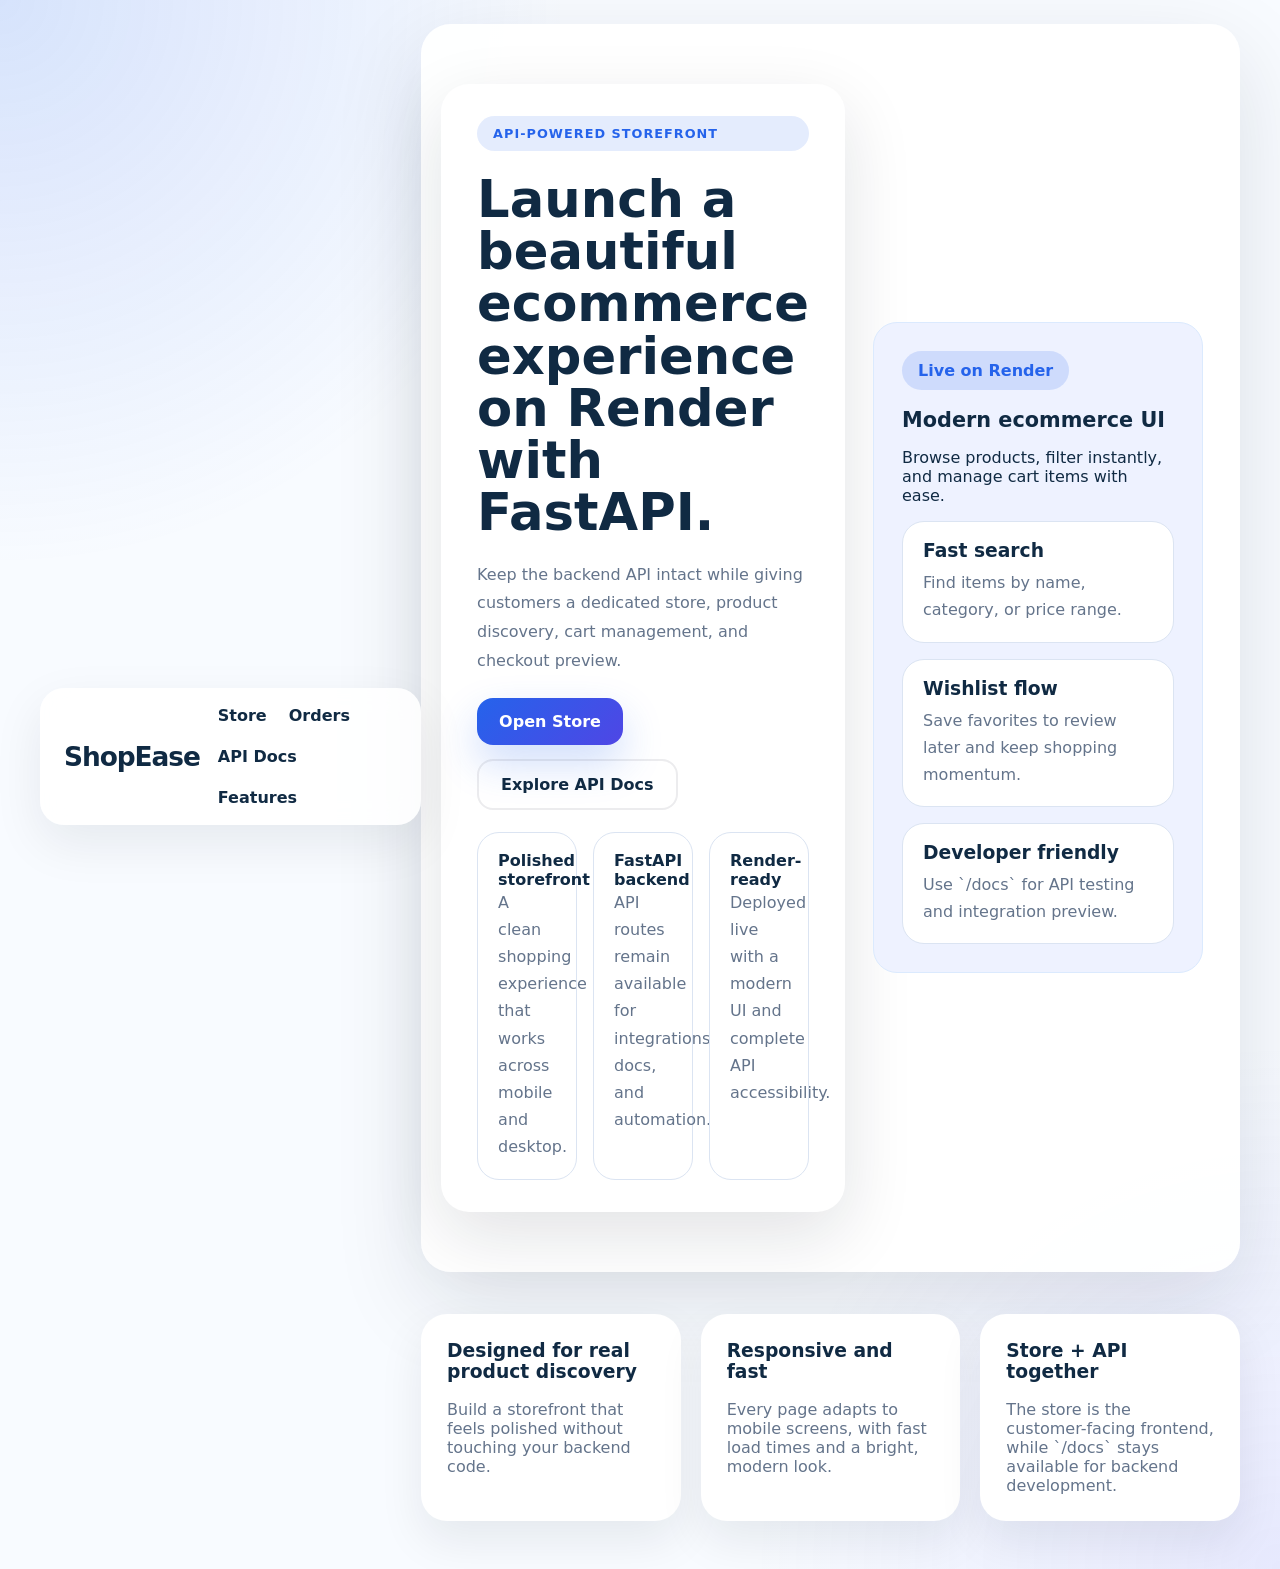
==== commit c6bebf9e: "Update ecommerce demo: seed data, frontend pages, API enhancements, and shared helpers" ====
--- a/static/index.html
+++ b/static/index.html
@@ -12,6 +12,7 @@
       <div class="brand">ShopEase</div>
       <nav class="nav-links">
         <a href="/store">Store</a>
+        <a href="/orders">Orders</a>
         <a href="/docs">API Docs</a>
         <a href="#features">Features</a>
       </nav>
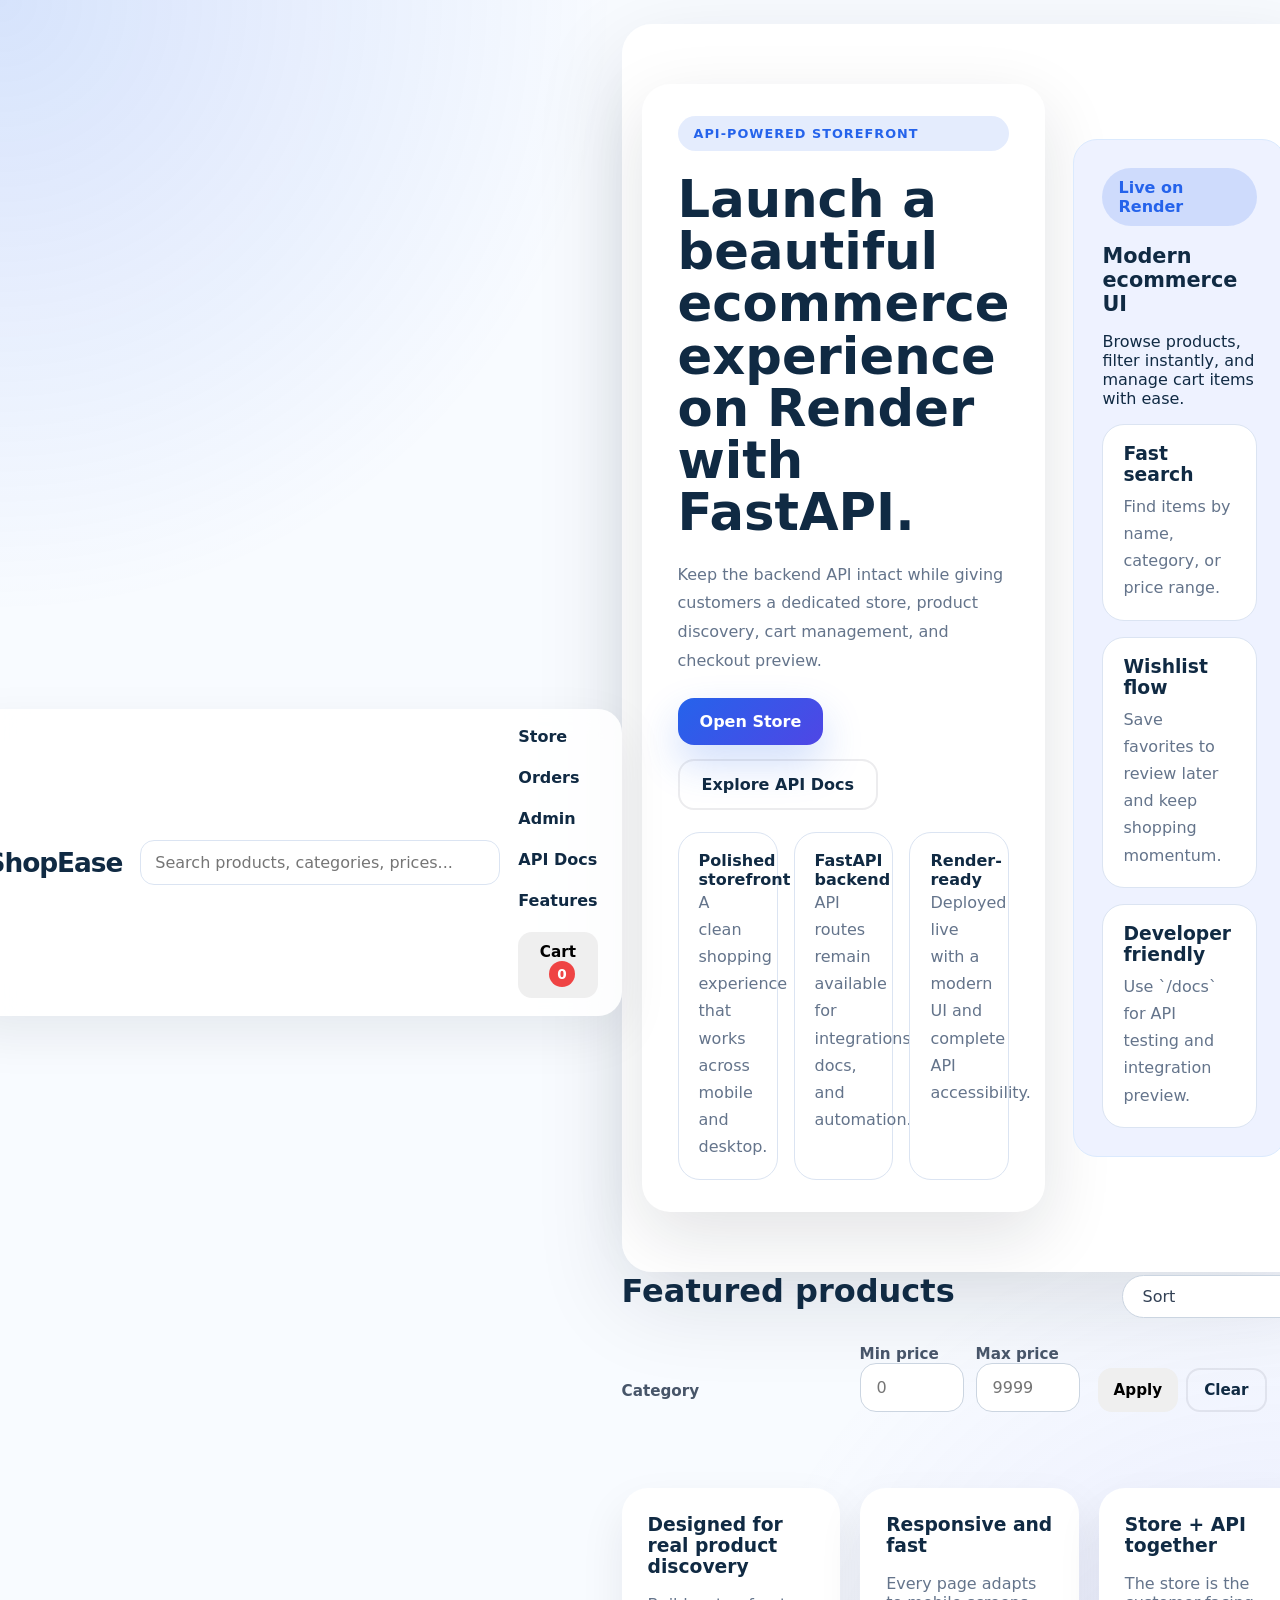
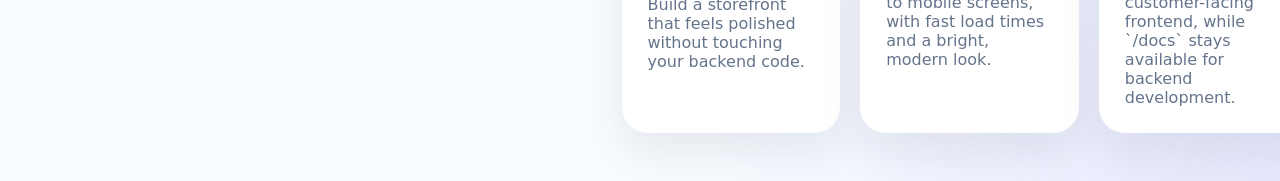
==== commit 52c62e45: "Add wishlist and review integration, checkout coupon UI, and admin/dashboard updates" ====
--- a/static/index.html
+++ b/static/index.html
@@ -9,12 +9,20 @@
 <body>
   <div class="page-shell landing-shell">
     <header class="topbar">
-      <div class="brand">ShopEase</div>
+      <div style="display:flex;align-items:center;gap:18px;">
+        <div class="brand">ShopEase</div>
+        <div class="search-wrap">
+          <input id="site-search" type="search" placeholder="Search products, categories, prices..." />
+        </div>
+      </div>
+
       <nav class="nav-links">
         <a href="/store">Store</a>
         <a href="/orders">Orders</a>
+        <a href="/admin">Admin</a>
         <a href="/docs">API Docs</a>
         <a href="#features">Features</a>
+        <button id="cart-button" class="btn btn-sm" aria-label="Open cart">Cart <span id="cart-count" class="cart-badge">0</span></button>
       </nav>
     </header>
 
@@ -67,6 +75,86 @@
         </aside>
       </section>
 
+      <section class="shop-section">
+        <div class="section-heading">
+          <h2>Featured products</h2>
+          <div style="display:flex;gap:12px;align-items:center;">
+            <select id="sort-select" class="pill">
+              <option value="default">Sort</option>
+              <option value="price_asc">Price: Low → High</option>
+              <option value="price_desc">Price: High → Low</option>
+              <option value="name_asc">Name: A → Z</option>
+            </select>
+          </div>
+        </div>
+
+        <div class="filter-panel">
+          <div class="filter-group">
+            <label>Category</label>
+            <div id="category-pills" class="pill-group"></div>
+          </div>
+          <div class="filter-group inline-group">
+            <div>
+              <label>Min price</label>
+              <input id="min-price" type="number" placeholder="0" />
+            </div>
+            <div>
+              <label>Max price</label>
+              <input id="max-price" type="number" placeholder="9999" />
+            </div>
+          </div>
+          <div class="filter-group">
+            <label>&nbsp;</label>
+            <div style="display:flex;gap:8px;">
+              <button id="apply-filters" class="btn btn-sm">Apply</button>
+              <button id="clear-filters" class="btn btn-sm btn-outline">Clear</button>
+            </div>
+          </div>
+        </div>
+
+        <div id="product-grid" class="product-grid"></div>
+      </section>
+
+      <div id="auth-modal" class="modal hidden" aria-hidden="true">
+        <div class="modal-backdrop"></div>
+        <div class="modal-content">
+          <button class="modal-close">×</button>
+          <div style="display:grid;grid-template-columns:1fr;gap:18px;padding:28px;min-width:320px;">
+            <div class="auth-card">
+              <div class="auth-header">
+                <h2 id="auth-title">Sign in</h2>
+                <p id="auth-message">Login to access cart, wishlist, and orders.</p>
+              </div>
+              <div id="auth-forms" class="auth-forms">
+                <div id="login-form" class="form-sm">
+                  <label>Username or email</label>
+                  <input id="login-username" />
+                  <label>Password</label>
+                  <input id="login-password" type="password" />
+                  <div style="display:flex;gap:8px;justify-content:flex-end;">
+                    <button id="show-register" class="btn btn-outline">Register</button>
+                    <button id="login-submit" class="btn btn-primary">Sign in</button>
+                  </div>
+                </div>
+
+                <div id="register-form" class="form-sm" style="display:none;">
+                  <label>Username</label>
+                  <input id="reg-username" />
+                  <label>Email</label>
+                  <input id="reg-email" />
+                  <label>Password</label>
+                  <input id="reg-password" type="password" />
+                  <div style="display:flex;gap:8px;justify-content:flex-end;">
+                    <button id="show-login" class="btn btn-outline">Back</button>
+                    <button id="register-submit" class="btn btn-primary">Create account</button>
+                  </div>
+                </div>
+              </div>
+            </div>
+          </div>
+        </div>
+      </div>
+
       <section id="features" class="feature-row">
         <article>
           <h3>Designed for real product discovery</h3>
--- a/static/styles.css
+++ b/static/styles.css
@@ -72,6 +72,30 @@
   flex-wrap: wrap;
 }
 
+.search-wrap input[type="search"] {
+  padding: 12px 14px;
+  border-radius: 14px;
+  border: 1px solid var(--border);
+  width: 360px;
+  max-width: 42vw;
+  background: var(--surface);
+}
+
+.cart-badge {
+  display: inline-block;
+  min-width: 26px;
+  height: 26px;
+  line-height: 26px;
+  text-align: center;
+  border-radius: 999px;
+  background: #ef4444;
+  color: white;
+  font-weight: 800;
+  font-size: 0.85rem;
+  padding: 0 8px;
+  margin-left: 8px;
+}
+
 .nav-links a {
   color: var(--text);
   font-weight: 600;
@@ -308,6 +332,18 @@
   gap: 24px;
 }
 
+.product-card .card-meta { align-items: center; }
+
+@media (max-width: 1080px) {
+  .search-wrap input[type="search"] { width: 100%; max-width: none; }
+  .product-grid { grid-template-columns: repeat(2, minmax(0, 1fr)); }
+}
+
+@media (max-width: 680px) {
+  .product-grid { grid-template-columns: 1fr; }
+  .search-wrap input[type="search"] { width: 100%; }
+}
+
 .product-card {
   display: flex;
   flex-direction: column;
@@ -528,6 +564,16 @@
 .modal.hidden {
   display: none;
 }
+
+.auth-card input {
+  padding: 12px 14px;
+  border-radius: 12px;
+  border: 1px solid var(--border);
+}
+
+.auth-header h2 { margin: 0; }
+
+.auth-forms { margin-top: 6px; }
 
 .modal-backdrop {
   position: absolute;
@@ -640,3 +686,32 @@
     width: 100%;
   }
 }
+
+.admin-table {
+  overflow-x: auto;
+  background: var(--surface);
+  border-radius: 24px;
+  padding: 18px;
+  box-shadow: 0 20px 50px rgba(15, 23, 42, 0.08);
+}
+
+.admin-table table {
+  width: 100%;
+  border-collapse: collapse;
+}
+
+.admin-table th,
+.admin-table td {
+  padding: 14px 12px;
+  border-bottom: 1px solid var(--border);
+  text-align: left;
+}
+
+.admin-table th {
+  font-weight: 700;
+  color: var(--text);
+}
+
+.admin-table tr:last-child td {
+  border-bottom: none;
+}
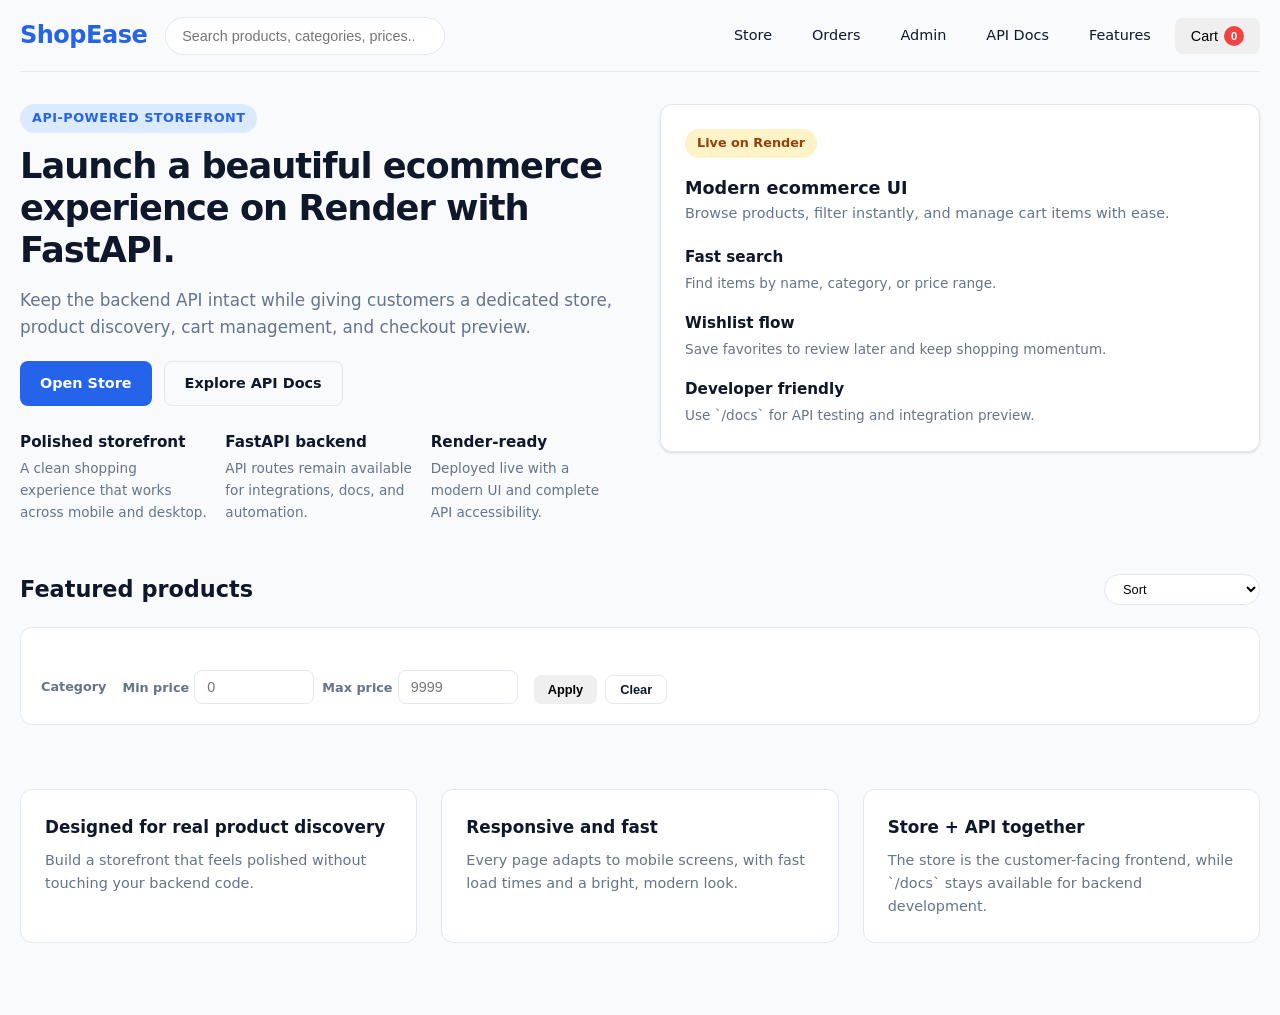
==== commit 3819901a: "Add auto-import feature" ====
--- a/static/index.html
+++ b/static/index.html
@@ -15,6 +15,8 @@
           <input id="site-search" type="search" placeholder="Search products, categories, prices..." />
         </div>
       </div>
+
+      <button id="mobile-menu-toggle" class="mobile-menu-toggle" aria-label="Toggle menu">☰</button>
 
       <nav class="nav-links">
         <a href="/store">Store</a>
--- a/static/styles.css
+++ b/static/styles.css
@@ -1,361 +1,390 @@
-* {
-  box-sizing: border-box;
-}
-
+/* ===== CSS Variables & Reset ===== */
 :root {
-  color-scheme: light;
-  font-family: Inter, system-ui, -apple-system, BlinkMacSystemFont, 'Segoe UI', sans-serif;
-  background: #eef4ff;
-  color: #102a43;
+  --bg: #f8fafc;
   --surface: #ffffff;
-  --surface-soft: #f8fbff;
-  --surface-strong: #eef2ff;
-  --border: #dbe4f2;
-  --text: #102a43;
+  --primary: #2563eb;
+  --primary-hover: #1d4ed8;
+  --secondary: #64748b;
+  --accent: #f59e0b;
+  --border: #e2e8f0;
+  --text: #0f172a;
   --muted: #64748b;
-  --accent: #2563eb;
-  --accent-soft: #dbeafe;
-}
-
-html {
-  scroll-behavior: smooth;
-}
+  --success: #10b981;
+  --danger: #ef4444;
+  --warning: #f59e0b;
+  --radius: 12px;
+  --radius-sm: 8px;
+  --shadow: 0 1px 3px rgba(0,0,0,0.08), 0 1px 2px rgba(0,0,0,0.06);
+  --shadow-lg: 0 10px 25px rgba(0,0,0,0.1);
+  --font: 'Segoe UI', system-ui, -apple-system, sans-serif;
+}
+
+*, *::before, *::after { box-sizing: border-box; margin: 0; padding: 0; }
 
 body {
-  margin: 0;
+  font-family: var(--font);
+  background: var(--bg);
+  color: var(--text);
+  line-height: 1.6;
   min-height: 100vh;
-  background: radial-gradient(circle at top left, rgba(37, 99, 235, 0.16), transparent 28%),
-              radial-gradient(circle at bottom right, rgba(99, 102, 241, 0.12), transparent 26%),
-              var(--surface-soft);
-}
-
-button,
-input,
-select,
-textarea {
-  font: inherit;
-}
-
-a {
-  color: inherit;
+}
+
+a { color: var(--primary); text-decoration: none; }
+a:hover { text-decoration: underline; }
+
+/* ===== Toast Notifications ===== */
+.toast-container {
+  position: fixed;
+  top: 20px;
+  right: 20px;
+  z-index: 10000;
+  display: flex;
+  flex-direction: column;
+  gap: 10px;
+  max-width: 400px;
+}
+
+.toast {
+  padding: 14px 20px;
+  border-radius: var(--radius);
+  color: #fff;
+  font-weight: 500;
+  box-shadow: var(--shadow-lg);
+  animation: slideIn 0.3s ease-out;
+  display: flex;
+  align-items: center;
+  gap: 10px;
+  cursor: pointer;
+  transition: opacity 0.3s;
+}
+
+.toast-success { background: var(--success); }
+.toast-error { background: var(--danger); }
+.toast-info { background: var(--primary); }
+.toast-warning { background: var(--warning); color: #1e293b; }
+
+.toast-removing { opacity: 0; transform: translateX(100%); transition: all 0.3s; }
+
+@keyframes slideIn {
+  from { transform: translateX(100%); opacity: 0; }
+  to { transform: translateX(0); opacity: 1; }
+}
+
+/* ===== Loading Spinner ===== */
+.spinner {
+  display: inline-block;
+  width: 24px;
+  height: 24px;
+  border: 3px solid var(--border);
+  border-top-color: var(--primary);
+  border-radius: 50%;
+  animation: spin 0.6s linear infinite;
+}
+
+.spinner-lg { width: 40px; height: 40px; border-width: 4px; }
+
+.loading-overlay {
+  display: flex;
+  align-items: center;
+  justify-content: center;
+  padding: 40px;
+  gap: 12px;
+  color: var(--muted);
+}
+
+@keyframes spin { to { transform: rotate(360deg); } }
+
+/* ===== Layout ===== */
+.page-shell {
+  max-width: 1280px;
+  margin: 0 auto;
+  padding: 0 20px;
+}
+
+/* ===== Topbar / Navigation ===== */
+.topbar {
+  display: flex;
+  align-items: center;
+  justify-content: space-between;
+  padding: 16px 0;
+  border-bottom: 1px solid var(--border);
+  margin-bottom: 32px;
+  flex-wrap: wrap;
+  gap: 12px;
+}
+
+.brand {
+  font-size: 1.5rem;
+  font-weight: 800;
+  color: var(--primary);
+  cursor: pointer;
+  letter-spacing: -0.5px;
+}
+
+.nav-links {
+  display: flex;
+  align-items: center;
+  gap: 8px;
+  flex-wrap: wrap;
+}
+
+.nav-links a, .nav-links button {
+  padding: 8px 16px;
+  border-radius: var(--radius-sm);
+  font-size: 0.9rem;
+  font-weight: 500;
+  transition: background 0.2s;
+}
+
+.nav-links a { color: var(--text); }
+.nav-links a:hover { background: var(--border); text-decoration: none; }
+
+/* Mobile hamburger */
+.mobile-menu-toggle {
+  display: none;
+  background: none;
+  border: none;
+  font-size: 1.5rem;
+  cursor: pointer;
+  padding: 8px;
+  color: var(--text);
+}
+
+@media (max-width: 768px) {
+  .mobile-menu-toggle { display: block; }
+  .nav-links {
+    display: none;
+    width: 100%;
+    flex-direction: column;
+    padding: 12px 0;
+    border-top: 1px solid var(--border);
+  }
+  .nav-links.open { display: flex; }
+  .nav-links a, .nav-links button { width: 100%; text-align: center; }
+}
+
+/* ===== Search ===== */
+.search-wrap input {
+  padding: 10px 16px;
+  border: 1px solid var(--border);
+  border-radius: 100px;
+  font-size: 0.9rem;
+  width: 280px;
+  max-width: 100%;
+  background: var(--surface);
+  transition: border-color 0.2s, box-shadow 0.2s;
+}
+
+.search-wrap input:focus {
+  outline: none;
+  border-color: var(--primary);
+  box-shadow: 0 0 0 3px rgba(37,99,235,0.1);
+}
+
+/* ===== Buttons ===== */
+.btn {
+  display: inline-flex;
+  align-items: center;
+  justify-content: center;
+  gap: 6px;
+  padding: 10px 20px;
+  border: none;
+  border-radius: var(--radius-sm);
+  font-size: 0.9rem;
+  font-weight: 600;
+  cursor: pointer;
+  transition: all 0.2s;
   text-decoration: none;
-}
-
-.page-shell {
-  max-width: 1240px;
-  margin: 0 auto;
-  padding: 24px 20px 48px;
-}
-
-.topbar {
-  display: flex;
-  justify-content: space-between;
-  align-items: center;
-  gap: 18px;
-  padding: 18px 24px;
-  border-radius: 24px;
-  background: rgba(255, 255, 255, 0.88);
-  backdrop-filter: blur(14px);
-  box-shadow: 0 18px 50px rgba(15, 23, 42, 0.08);
-  margin-bottom: 32px;
-}
-
-.brand {
-  font-size: 1.65rem;
+  white-space: nowrap;
+}
+
+.btn-sm { padding: 6px 14px; font-size: 0.8rem; }
+.btn-full { width: 100%; }
+.btn-primary { background: var(--primary); color: #fff; }
+.btn-primary:hover { background: var(--primary-hover); }
+.btn-secondary { background: var(--secondary); color: #fff; }
+.btn-secondary:hover { background: #475569; }
+.btn-outline { background: transparent; border: 1px solid var(--border); color: var(--text); }
+.btn-outline:hover { background: var(--border); }
+.btn-danger { background: var(--danger); color: #fff; }
+.btn-danger:hover { background: #dc2626; }
+.btn:disabled { opacity: 0.5; cursor: not-allowed; }
+
+/* ===== Hero Section ===== */
+.landing-hero, .store-hero {
+  display: grid;
+  grid-template-columns: 1fr 1fr;
+  gap: 40px;
+  margin-bottom: 48px;
+  align-items: start;
+}
+
+@media (max-width: 900px) {
+  .landing-hero, .store-hero { grid-template-columns: 1fr; }
+}
+
+.hero-copy h1 {
+  font-size: 2.2rem;
   font-weight: 800;
-  letter-spacing: -0.04em;
-}
-
-.nav-links {
-  display: flex;
-  gap: 22px;
-  flex-wrap: wrap;
-}
-
-.search-wrap input[type="search"] {
-  padding: 12px 14px;
-  border-radius: 14px;
-  border: 1px solid var(--border);
-  width: 360px;
-  max-width: 42vw;
-  background: var(--surface);
-}
-
-.cart-badge {
+  line-height: 1.2;
+  margin: 12px 0 16px;
+  letter-spacing: -1px;
+}
+
+.hero-copy p { color: var(--muted); font-size: 1.05rem; margin-bottom: 20px; }
+
+.eyebrow {
   display: inline-block;
-  min-width: 26px;
-  height: 26px;
-  line-height: 26px;
-  text-align: center;
-  border-radius: 999px;
-  background: #ef4444;
-  color: white;
-  font-weight: 800;
-  font-size: 0.85rem;
-  padding: 0 8px;
-  margin-left: 8px;
-}
-
-.nav-links a {
-  color: var(--text);
+  padding: 4px 12px;
+  background: #dbeafe;
+  color: var(--primary);
+  border-radius: 100px;
+  font-size: 0.8rem;
   font-weight: 600;
-  transition: color 0.2s ease;
-}
-
-.nav-links a:hover {
-  color: var(--accent);
-}
-
-.hero,
-.landing-hero,
-.store-hero {
-  display: grid;
-  grid-template-columns: 1.35fr 0.85fr;
-  gap: 28px;
-  align-items: start;
-}
-
-.hero-copy {
-  display: flex;
-  flex-direction: column;
-  gap: 22px;
-  padding: 32px 36px;
-  background: var(--surface);
-  border-radius: 28px;
-  box-shadow: 0 24px 70px rgba(15, 23, 42, 0.12);
-}
-
-.eyebrow {
-  display: inline-flex;
-  align-items: center;
-  padding: 10px 16px;
-  border-radius: 999px;
-  background: rgba(37, 99, 235, 0.12);
-  color: var(--accent);
+  text-transform: uppercase;
+  letter-spacing: 0.5px;
+}
+
+.hero-actions { display: flex; gap: 12px; margin-bottom: 24px; flex-wrap: wrap; }
+.hero-highlights { display: grid; grid-template-columns: 1fr 1fr 1fr; gap: 16px; }
+@media (max-width: 600px) { .hero-highlights { grid-template-columns: 1fr; } }
+.hero-highlights strong { display: block; font-size: 0.95rem; margin-bottom: 4px; }
+.hero-highlights p { font-size: 0.85rem; color: var(--muted); margin: 0; }
+
+/* ===== Stats / Auth Cards ===== */
+.stats-card, .auth-card {
+  background: var(--surface);
+  border: 1px solid var(--border);
+  border-radius: var(--radius);
+  padding: 24px;
+  box-shadow: var(--shadow);
+}
+
+.stat-pill {
+  display: inline-block;
+  padding: 4px 12px;
+  background: #fef3c7;
+  color: #92400e;
+  border-radius: 100px;
   font-size: 0.8rem;
-  font-weight: 700;
-  text-transform: uppercase;
-  letter-spacing: 0.08em;
-}
-
-.hero-copy h1 {
-  margin: 0;
-  font-size: clamp(2.6rem, 4vw, 3.8rem);
-  line-height: 1.02;
-}
-
-.hero-copy p {
-  margin: 0;
-  max-width: 620px;
-  color: var(--muted);
-  line-height: 1.8;
-}
-
-.hero-actions {
-  display: flex;
-  flex-wrap: wrap;
-  gap: 14px;
-}
-
-.btn {
-  border: none;
-  border-radius: 16px;
-  padding: 14px 22px;
-  cursor: pointer;
-  transition: transform 0.18s ease, box-shadow 0.18s ease, background 0.18s ease, color 0.18s ease;
-  font-weight: 700;
-}
-
-.btn:hover {
-  transform: translateY(-1px);
-}
-
-.btn-primary {
-  background: linear-gradient(135deg, #2563eb, #4f46e5);
-  color: #fff;
-  box-shadow: 0 18px 40px rgba(37, 99, 235, 0.22);
-}
-
-.btn-secondary {
-  background: #f8fafc;
-  color: #334155;
-  border: 1px solid #cbd5e1;
-}
-
-.btn-outline {
-  background: transparent;
-  color: var(--text);
-  border: 2px solid rgba(15, 23, 42, 0.08);
-}
-
-.btn-sm {
-  border-radius: 14px;
-  padding: 11px 16px;
-  font-size: 0.95rem;
-}
-
-.btn-full {
-  width: 100%;
-}
-
-.hero-highlights,
-.feature-list {
-  display: grid;
-  gap: 16px;
-}
-
-.hero-highlights {
-  grid-template-columns: repeat(3, minmax(0, 1fr));
-}
-
-.hero-highlights div,
-.feature-list div {
-  background: var(--surface);
-  padding: 18px 20px;
-  border-radius: 22px;
-  border: 1px solid var(--border);
-}
-
-.hero-highlights strong,
-.feature-list h3 {
-  margin: 0 0 8px;
-  color: var(--text);
-}
-
-.hero-highlights p,
-.feature-list p {
-  margin: 0;
-  color: var(--muted);
-  line-height: 1.7;
-}
-
-.auth-card {
-  display: flex;
-  flex-direction: column;
-  gap: 20px;
-  padding: 26px;
-  background: linear-gradient(180deg, rgba(255,255,255,0.98), rgba(238, 242, 255, 0.95));
-  border: 1px solid rgba(148, 163, 184, 0.2);
-  border-radius: 28px;
-  box-shadow: 0 20px 60px rgba(15, 23, 42, 0.1);
-}
-
-.auth-header h2 {
-  margin: 0 0 8px;
-}
-
-.auth-header p,
-.auth-message,
-.section-heading p,
-.feature-row p,
-.product-card p,
-.modal-content p,
-.panel-card span {
-  color: var(--muted);
-}
-
-.auth-forms {
-  display: grid;
-  gap: 18px;
-}
+  font-weight: 600;
+  margin-bottom: 16px;
+}
+
+.stat-block { margin-bottom: 20px; }
+.stat-block strong { font-size: 1.1rem; }
+.stat-block p { color: var(--muted); font-size: 0.9rem; }
+
+.feature-list { display: grid; gap: 16px; }
+.feature-list h3 { font-size: 0.95rem; margin-bottom: 4px; }
+.feature-list p { font-size: 0.85rem; color: var(--muted); }
+
+/* ===== Auth Forms ===== */
+.auth-header { margin-bottom: 16px; }
+.auth-header h2 { font-size: 1.3rem; }
+.auth-header p { color: var(--muted); font-size: 0.9rem; }
+.auth-forms { display: grid; gap: 16px; }
+.auth-message { font-size: 0.85rem; color: var(--muted); margin-top: 12px; padding: 8px; background: #f1f5f9; border-radius: var(--radius-sm); }
 
 .form-sm {
   display: grid;
+  gap: 8px;
+}
+
+.form-sm label {
+  font-size: 0.85rem;
+  font-weight: 600;
+  color: var(--muted);
+}
+
+.form-sm input, .input-field {
+  padding: 10px 14px;
+  border: 1px solid var(--border);
+  border-radius: var(--radius-sm);
+  font-size: 0.9rem;
+  width: 100%;
+  background: var(--surface);
+  transition: border-color 0.2s;
+}
+
+.form-sm input:focus, .input-field:focus {
+  outline: none;
+  border-color: var(--primary);
+  box-shadow: 0 0 0 3px rgba(37,99,235,0.1);
+}
+
+/* ===== Filter Panel ===== */
+.filter-panel {
+  display: flex;
+  flex-wrap: wrap;
+  gap: 16px;
+  align-items: end;
+  padding: 20px;
+  background: var(--surface);
+  border: 1px solid var(--border);
+  border-radius: var(--radius);
+  margin-bottom: 24px;
+}
+
+.filter-group { display: flex; flex-direction: column; gap: 6px; }
+.filter-group label { font-size: 0.8rem; font-weight: 600; color: var(--muted); }
+.filter-group input { padding: 8px 12px; border: 1px solid var(--border); border-radius: var(--radius-sm); font-size: 0.9rem; width: 120px; }
+.inline-group { flex-direction: row; gap: 8px; align-items: end; }
+
+.pill-group { display: flex; flex-wrap: wrap; gap: 6px; }
+
+.pill {
+  padding: 6px 14px;
+  border: 1px solid var(--border);
+  border-radius: 100px;
+  background: var(--surface);
+  font-size: 0.8rem;
+  font-weight: 500;
+  cursor: pointer;
+  transition: all 0.2s;
+}
+
+.pill.active, .pill:hover { background: var(--primary); color: #fff; border-color: var(--primary); }
+
+/* ===== Section Headings ===== */
+.section-heading {
+  display: flex;
+  justify-content: space-between;
+  align-items: center;
+  margin-bottom: 20px;
+  flex-wrap: wrap;
   gap: 12px;
-  padding: 18px;
-  background: var(--surface);
-  border: 1px solid var(--border);
-  border-radius: 22px;
-}
-
-.form-sm label {
-  font-size: 0.95rem;
-  color: var(--muted);
-}
-
-.form-sm input {
-  width: 100%;
-  border: 1px solid #cbd5e1;
-  border-radius: 16px;
-  padding: 12px 14px;
-  background: var(--surface-soft);
-}
-
-.auth-message {
-  margin: 0;
-  font-size: 0.95rem;
-  line-height: 1.8;
-}
-
-.feature-row {
-  display: grid;
-  grid-template-columns: repeat(3, minmax(0, 1fr));
-  gap: 20px;
-  margin-top: 42px;
-}
-
-.feature-row article {
-  padding: 26px;
-  border-radius: 26px;
-  background: var(--surface);
-  box-shadow: 0 20px 45px rgba(15, 23, 42, 0.08);
-}
-
-.feature-row h3 {
-  margin-top: 0;
-}
-
-.feature-row p {
-  margin: 14px 0 0;
-}
-
-.shop-section {
-  margin-bottom: 42px;
-}
-
-.section-heading {
-  display: flex;
-  justify-content: space-between;
-  align-items: baseline;
-  gap: 20px;
-  margin-bottom: 20px;
-}
-
-.section-heading h2 {
-  margin: 0;
-  font-size: 2rem;
-}
-
+}
+
+.section-heading h2 { font-size: 1.4rem; font-weight: 700; }
+.section-heading p { color: var(--muted); font-size: 0.9rem; }
+
+/* ===== Product Grid ===== */
 .product-grid {
   display: grid;
-  grid-template-columns: repeat(3, minmax(0, 1fr));
-  gap: 24px;
-}
-
-.product-card .card-meta { align-items: center; }
-
-@media (max-width: 1080px) {
-  .search-wrap input[type="search"] { width: 100%; max-width: none; }
-  .product-grid { grid-template-columns: repeat(2, minmax(0, 1fr)); }
-}
-
-@media (max-width: 680px) {
-  .product-grid { grid-template-columns: 1fr; }
-  .search-wrap input[type="search"] { width: 100%; }
+  grid-template-columns: repeat(auto-fill, minmax(280px, 1fr));
+  gap: 20px;
+  margin-bottom: 32px;
 }
 
 .product-card {
-  display: flex;
-  flex-direction: column;
-  background: var(--surface);
-  border-radius: 28px;
+  background: var(--surface);
+  border: 1px solid var(--border);
+  border-radius: var(--radius);
   overflow: hidden;
-  box-shadow: 0 24px 50px rgba(15, 23, 42, 0.08);
+  transition: box-shadow 0.2s, transform 0.2s;
+}
+
+.product-card:hover {
+  box-shadow: var(--shadow-lg);
+  transform: translateY(-2px);
 }
 
 .card-media {
-  min-height: 260px;
+  width: 100%;
+  height: 200px;
   overflow: hidden;
+  background: #f1f5f9;
 }
 
 .card-media img {
@@ -365,353 +394,336 @@
 }
 
 .card-body {
-  padding: 24px;
+  padding: 16px;
   display: flex;
   flex-direction: column;
-  gap: 16px;
-}
+  gap: 8px;
+}
+
+.card-body h3 { font-size: 1.05rem; font-weight: 700; }
+.card-body p { font-size: 0.85rem; color: var(--muted); line-height: 1.5; }
 
 .tag {
-  display: inline-flex;
-  align-items: center;
-  padding: 8px 14px;
-  border-radius: 999px;
-  background: rgba(37, 99, 235, 0.12);
-  color: var(--accent);
-  font-size: 0.82rem;
-  font-weight: 700;
-}
-
-.product-card h3 {
-  margin: 0;
-  font-size: 1.3rem;
-}
-
-.product-card p {
-  margin: 0;
-  line-height: 1.7;
+  display: inline-block;
+  padding: 2px 10px;
+  background: #dbeafe;
+  color: var(--primary);
+  border-radius: 100px;
+  font-size: 0.75rem;
+  font-weight: 600;
+  align-self: flex-start;
 }
 
 .card-meta {
   display: flex;
   justify-content: space-between;
   align-items: center;
-  gap: 12px;
-  color: #334155;
-  font-weight: 700;
-}
+  font-size: 0.9rem;
+}
+
+.card-meta strong { font-size: 1.1rem; color: var(--primary); }
+.card-meta small, .card-meta span { color: var(--muted); }
 
 .card-actions {
-  display: grid;
-  gap: 12px;
-}
-
+  display: flex;
+  flex-direction: column;
+  gap: 8px;
+  margin-top: 4px;
+}
+
+/* ===== Panels (Cart, Wishlist) ===== */
 .mini-panels {
   display: grid;
   grid-template-columns: 1fr 1fr;
   gap: 24px;
-}
+  margin-bottom: 32px;
+}
+
+@media (max-width: 768px) { .mini-panels { grid-template-columns: 1fr; } }
 
 .panel-sm {
+  background: var(--surface);
+  border: 1px solid var(--border);
+  border-radius: var(--radius);
+  padding: 20px;
+}
+
+.panel-header {
+  display: flex;
+  justify-content: space-between;
+  align-items: center;
+  margin-bottom: 16px;
+}
+
+.panel-header h3 { font-size: 1.1rem; font-weight: 700; }
+.panel-subtitle { font-size: 0.8rem; color: var(--muted); }
+.panel-summary { font-size: 0.9rem; font-weight: 600; color: var(--primary); margin-bottom: 12px; padding: 8px 12px; background: #f1f5f9; border-radius: var(--radius-sm); }
+.panel-list { display: flex; flex-direction: column; gap: 8px; }
+
+.panel-card {
+  display: flex;
+  justify-content: space-between;
+  align-items: center;
+  padding: 12px 16px;
+  background: #f8fafc;
+  border: 1px solid var(--border);
+  border-radius: var(--radius-sm);
+  gap: 12px;
+}
+
+.panel-card strong { font-size: 0.9rem; }
+.panel-card span { font-size: 0.8rem; color: var(--muted); }
+
+/* ===== Admin Table ===== */
+.admin-table {
+  overflow-x: auto;
+  margin-bottom: 24px;
+}
+
+.admin-table table {
+  width: 100%;
+  border-collapse: collapse;
+  font-size: 0.9rem;
+}
+
+.admin-table th, .admin-table td {
+  padding: 12px 16px;
+  text-align: left;
+  border-bottom: 1px solid var(--border);
+  white-space: nowrap;
+}
+
+.admin-table th {
+  background: #f1f5f9;
+  font-weight: 600;
+  font-size: 0.8rem;
+  text-transform: uppercase;
+  letter-spacing: 0.5px;
+  color: var(--muted);
+}
+
+.admin-table tr:hover { background: #f8fafc; }
+
+/* ===== Feature Row ===== */
+.feature-row {
+  display: grid;
+  grid-template-columns: repeat(3, 1fr);
+  gap: 24px;
+  margin: 32px 0;
+}
+
+@media (max-width: 768px) { .feature-row { grid-template-columns: 1fr; } }
+
+.feature-row article {
+  background: var(--surface);
+  border: 1px solid var(--border);
+  border-radius: var(--radius);
   padding: 24px;
-  border-radius: 28px;
-  background: var(--surface);
-  box-shadow: 0 20px 50px rgba(15, 23, 42, 0.08);
-}
-
-.panel-header {
-  display: flex;
-  justify-content: space-between;
-  align-items: center;
-  gap: 12px;
-  margin-bottom: 18px;
-}
-
-.panel-header h3 {
-  margin: 0;
-}
-
-.panel-list {
-  display: grid;
-  gap: 14px;
-}
-
-.panel-card {
-  display: flex;
-  justify-content: space-between;
-  gap: 14px;
-  padding: 18px 20px;
-  border-radius: 20px;
-  background: var(--surface-soft);
-  border: 1px solid var(--border);
-}
-
-.panel-card strong {
-  font-size: 0.98rem;
-}
-
-.panel-card span {
-  font-size: 0.93rem;
-}
-
-.landing-shell {
-  min-height: calc(100vh - 48px);
-  display: flex;
-  align-items: center;
-  justify-content: center;
-}
-
-.landing-main {
-  width: 100%;
-}
-
-.landing-hero {
-  display: grid;
-  grid-template-columns: 1.1fr 0.95fr;
-  gap: 28px;
-  align-items: center;
-  padding: 60px 20px;
-  background: rgba(255, 255, 255, 0.96);
-  border-radius: 30px;
-  box-shadow: 0 30px 90px rgba(15, 23, 42, 0.12);
-}
-
-.stats-card {
-  background: var(--surface-strong);
-  border-radius: 24px;
-  padding: 28px;
-  border: 1px solid #dbeafe;
-}
-
-.stat-pill {
-  display: inline-flex;
-  padding: 10px 16px;
-  border-radius: 999px;
-  background: rgba(37, 99, 235, 0.16);
-  color: var(--accent);
-  font-weight: 700;
-  margin-bottom: 18px;
-}
-
-.stat-block strong {
-  display: block;
-  margin-bottom: 12px;
-  font-size: 1.3rem;
-}
-
-.filter-panel {
-  display: grid;
-  gap: 18px;
-  grid-template-columns: repeat(3, minmax(220px, 1fr));
-  margin-bottom: 34px;
-  align-items: end;
-}
-
-.filter-group {
-  display: grid;
-  gap: 12px;
-}
-
-.filter-group label {
-  font-size: 0.95rem;
-  color: #475569;
-  font-weight: 700;
-}
-
-.filter-group input {
-  width: 100%;
-  padding: 14px 16px;
-  border-radius: 16px;
-  border: 1px solid #cbd5e1;
-  background: var(--surface);
-}
-
-.inline-group {
-  grid-template-columns: 1fr 1fr;
-}
-
-.pill-group {
-  display: flex;
-  flex-wrap: wrap;
-  gap: 10px;
-}
-
-.pill {
-  border: 1px solid #cbd5e1;
-  background: var(--surface);
-  color: #334155;
-  padding: 10px 16px;
-  border-radius: 999px;
-  cursor: pointer;
-  transition: background 0.2s ease, color 0.2s ease, border-color 0.2s ease;
-}
-
-.pill.active,
-.pill:hover {
-  background: rgba(37, 99, 235, 0.12);
-  color: #1d4ed8;
-  border-color: #93c5fd;
-}
-
+}
+
+.feature-row h3 { font-size: 1.05rem; margin-bottom: 8px; }
+.feature-row p { font-size: 0.9rem; color: var(--muted); }
+
+/* ===== Modal ===== */
 .modal {
   position: fixed;
   inset: 0;
-  display: grid;
-  place-items: center;
-  z-index: 50;
-}
-
-.modal.hidden {
-  display: none;
-}
-
-.auth-card input {
-  padding: 12px 14px;
-  border-radius: 12px;
-  border: 1px solid var(--border);
-}
-
-.auth-header h2 { margin: 0; }
-
-.auth-forms { margin-top: 6px; }
+  z-index: 1000;
+  display: flex;
+  align-items: center;
+  justify-content: center;
+}
+
+.modal.hidden { display: none; }
 
 .modal-backdrop {
   position: absolute;
   inset: 0;
-  background: rgba(15, 23, 42, 0.48);
+  background: rgba(0,0,0,0.4);
+  backdrop-filter: blur(2px);
 }
 
 .modal-content {
   position: relative;
-  width: min(940px, calc(100vw - 40px));
-  background: var(--surface);
-  border-radius: 28px;
-  overflow: hidden;
-  box-shadow: 0 40px 90px rgba(15, 23, 42, 0.24);
-  z-index: 10;
+  background: var(--surface);
+  border-radius: var(--radius);
+  box-shadow: var(--shadow-lg);
+  max-width: 600px;
+  width: 90%;
+  max-height: 90vh;
+  overflow-y: auto;
 }
 
 .modal-close {
   position: absolute;
-  right: 20px;
-  top: 20px;
+  top: 12px;
+  right: 12px;
+  background: none;
   border: none;
-  background: rgba(15, 23, 42, 0.08);
-  width: 44px;
-  height: 44px;
+  font-size: 1.5rem;
+  cursor: pointer;
+  color: var(--muted);
+  width: 36px;
+  height: 36px;
+  display: flex;
+  align-items: center;
+  justify-content: center;
   border-radius: 50%;
-  font-size: 1.5rem;
-  color: var(--text);
-  cursor: pointer;
-}
+  transition: background 0.2s;
+}
+
+.modal-close:hover { background: var(--border); }
 
 .modal-grid {
   display: grid;
   grid-template-columns: 1fr 1fr;
-  min-height: 360px;
-}
+  gap: 0;
+}
+
+@media (max-width: 600px) { .modal-grid { grid-template-columns: 1fr; } }
 
 .detail-image img {
   width: 100%;
   height: 100%;
   object-fit: cover;
+  min-height: 300px;
 }
 
 .detail-info {
-  padding: 32px;
+  padding: 24px;
+  display: flex;
+  flex-direction: column;
+  gap: 12px;
+}
+
+.detail-info h2 { font-size: 1.3rem; }
+.detail-info p { color: var(--muted); font-size: 0.9rem; }
+.detail-buttons { display: flex; flex-direction: column; gap: 8px; margin-top: 12px; }
+
+/* ===== Coupon Row ===== */
+.coupon-row {
   display: grid;
-  gap: 18px;
-}
-
-.modal-content h2 {
-  margin: 0;
-  font-size: 2rem;
-}
-
-.modal-content .card-meta {
-  display: flex;
-  justify-content: space-between;
-  align-items: center;
+  grid-template-columns: 1fr auto;
+  gap: 8px;
+}
+
+.coupon-row input {
+  padding: 10px 14px;
+  border: 1px solid var(--border);
+  border-radius: var(--radius-sm);
+  font-size: 0.9rem;
+}
+
+/* ===== Review Form ===== */
+.review-form {
+  padding: 20px;
+  background: var(--surface);
+  border: 1px solid var(--border);
+  border-radius: var(--radius);
+}
+
+.review-form select, .review-form textarea {
+  width: 100%;
+  padding: 10px 14px;
+  border: 1px solid var(--border);
+  border-radius: var(--radius-sm);
+  font-size: 0.9rem;
+  font-family: var(--font);
+}
+
+/* ===== Shop Section ===== */
+.shop-section { margin-bottom: 40px; }
+
+/* ===== Landing Page ===== */
+.landing-main { padding-bottom: 40px; }
+
+/* ===== Responsive Helpers ===== */
+@media (max-width: 600px) {
+  .page-shell { padding: 0 12px; }
+  .hero-copy h1 { font-size: 1.6rem; }
+  .product-grid { grid-template-columns: 1fr; }
+  .filter-panel { flex-direction: column; }
+  .filter-group input { width: 100%; }
+  .search-wrap input { width: 100%; }
+}
+
+/* ===== Cart Badge ===== */
+.cart-badge {
+  display: inline-flex;
+  align-items: center;
+  justify-content: center;
+  min-width: 20px;
+  height: 20px;
+  padding: 0 6px;
+  background: var(--danger);
+  color: #fff;
+  border-radius: 100px;
+  font-size: 0.7rem;
+  font-weight: 700;
+}
+
+/* ===== Empty State ===== */
+.empty-state {
+  text-align: center;
+  padding: 40px 20px;
+  color: var(--muted);
+}
+
+/* ===== Admin Create Form ===== */
+.admin-create-form {
+  display: grid;
+  grid-template-columns: 1fr 1fr;
   gap: 12px;
-}
-
-.panel-summary {
-  margin-bottom: 18px;
-  font-weight: 700;
-}
-
-.empty-state {
-  border: 2px dashed rgba(37, 99, 235, 0.24);
-  border-radius: 24px;
-  padding: 40px 20px;
-  text-align: center;
+  padding: 20px;
+  background: var(--surface);
+  border: 1px solid var(--border);
+  border-radius: var(--radius);
+  margin-bottom: 24px;
+}
+
+@media (max-width: 600px) { .admin-create-form { grid-template-columns: 1fr; } }
+
+.admin-create-form label {
+  font-size: 0.8rem;
+  font-weight: 600;
   color: var(--muted);
-  background: rgba(238, 242, 255, 0.6);
-}
-
-@media (max-width: 1080px) {
-  .hero,
-  .landing-hero,
-  .store-hero,
-  .feature-row,
-  .mini-panels,
-  .product-grid,
-  .modal-grid,
-  .filter-panel {
-    grid-template-columns: 1fr;
-  }
-
-  .inline-group {
-    grid-template-columns: 1fr;
-  }
-}
-
-@media (max-width: 680px) {
-  .page-shell {
-    padding: 18px 16px 32px;
-  }
-
-  .topbar {
-    flex-direction: column;
-    align-items: flex-start;
-  }
-
-  .hero-actions,
-  .nav-links {
-    flex-direction: column;
-    align-items: stretch;
-  }
-
-  .hero-actions {
-    width: 100%;
-  }
-}
-
-.admin-table {
-  overflow-x: auto;
-  background: var(--surface);
-  border-radius: 24px;
-  padding: 18px;
-  box-shadow: 0 20px 50px rgba(15, 23, 42, 0.08);
-}
-
-.admin-table table {
+}
+
+.admin-create-form input, .admin-create-form select, .admin-create-form textarea {
+  padding: 8px 12px;
+  border: 1px solid var(--border);
+  border-radius: var(--radius-sm);
+  font-size: 0.9rem;
   width: 100%;
-  border-collapse: collapse;
-}
-
-.admin-table th,
-.admin-table td {
-  padding: 14px 12px;
-  border-bottom: 1px solid var(--border);
-  text-align: left;
-}
-
-.admin-table th {
-  font-weight: 700;
-  color: var(--text);
-}
-
-.admin-table tr:last-child td {
-  border-bottom: none;
-}
+}
+
+.admin-create-form .full-width { grid-column: 1 / -1; }
+
+/* ===== Shipment Timeline ===== */
+.shipment-timeline {
+  display: flex;
+  flex-direction: column;
+  gap: 12px;
+  padding: 16px;
+}
+
+.shipment-step {
+  display: flex;
+  gap: 12px;
+  align-items: flex-start;
+}
+
+.shipment-dot {
+  width: 12px;
+  height: 12px;
+  border-radius: 50%;
+  background: var(--border);
+  margin-top: 4px;
+  flex-shrink: 0;
+}
+
+.shipment-dot.completed { background: var(--success); }
+.shipment-dot.active { background: var(--primary); box-shadow: 0 0 0 3px rgba(37,99,235,0.2); }
+
+.shipment-info strong { display: block; font-size: 0.9rem; }
+.shipment-info span { font-size: 0.8rem; color: var(--muted); }
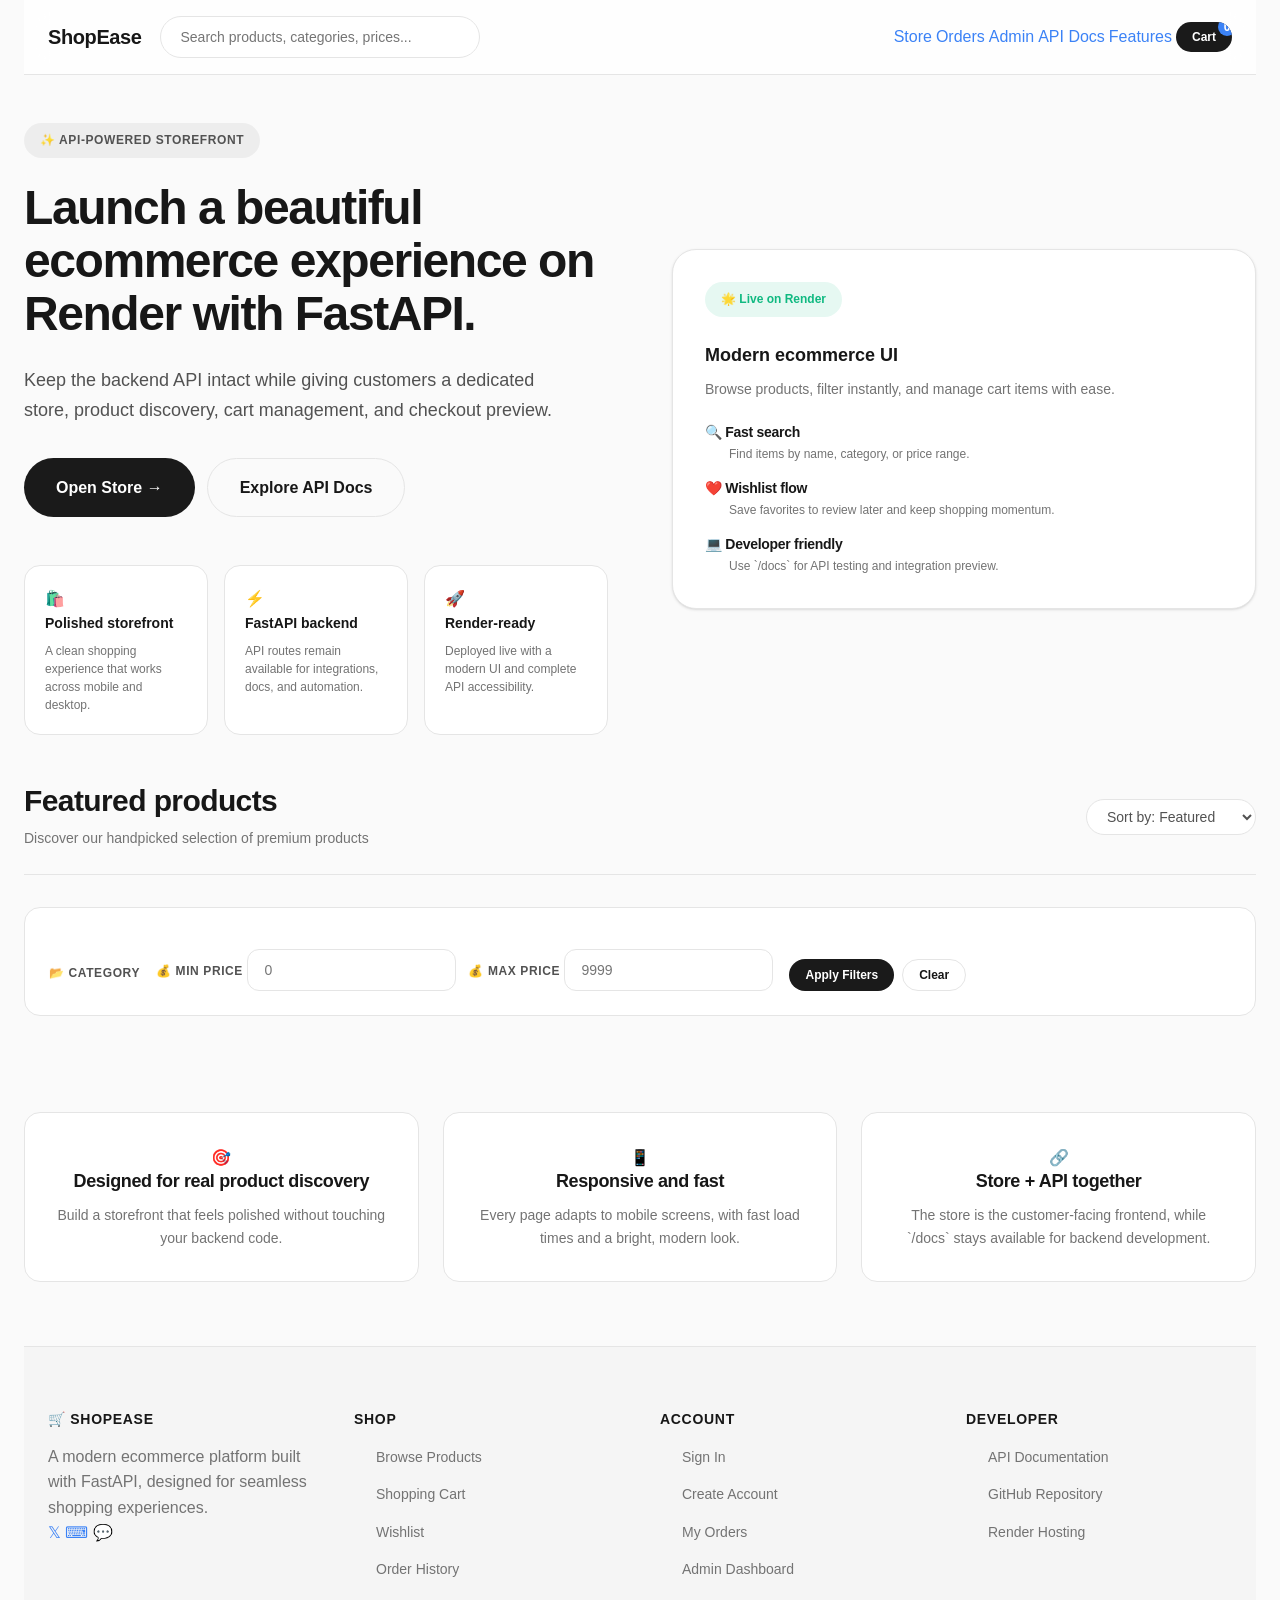
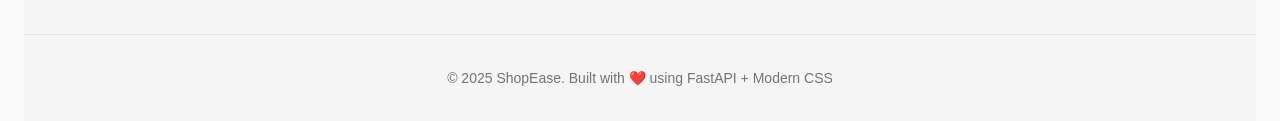
==== commit f3d28128: "Complete all pending improvements: fix order history bug, wishlist double stock deduction, add revie" ====
--- a/static/index.html
+++ b/static/index.html
@@ -8,46 +8,53 @@
 </head>
 <body>
   <div class="page-shell landing-shell">
-    <header class="topbar">
-      <div style="display:flex;align-items:center;gap:18px;">
-        <div class="brand">ShopEase</div>
-        <div class="search-wrap">
-          <input id="site-search" type="search" placeholder="Search products, categories, prices..." />
-        </div>
+    <header class="topbar no-print">
+      <div class="nav-container">
+        <div style="display:flex;align-items:center;gap:18px;flex:1;">
+          <div class="brand">ShopEase</div>
+          <div class="search-wrap">
+            <input id="site-search" type="search" placeholder="Search products, categories, prices..." />
+          </div>
+        </div>
+
+        <button id="mobile-menu-toggle" class="mobile-menu-toggle" aria-label="Toggle menu">☰</button>
+
+        <nav class="nav-links">
+          <a href="/store">Store</a>
+          <a href="/orders">Orders</a>
+          <a href="/admin">Admin</a>
+          <a href="/docs">API Docs</a>
+          <a href="#features">Features</a>
+          <button id="cart-button" class="btn btn-sm cart-btn" aria-label="Open cart">
+            Cart <span id="cart-count" class="cart-badge">0</span>
+          </button>
+        </nav>
       </div>
-
-      <button id="mobile-menu-toggle" class="mobile-menu-toggle" aria-label="Toggle menu">☰</button>
-
-      <nav class="nav-links">
-        <a href="/store">Store</a>
-        <a href="/orders">Orders</a>
-        <a href="/admin">Admin</a>
-        <a href="/docs">API Docs</a>
-        <a href="#features">Features</a>
-        <button id="cart-button" class="btn btn-sm" aria-label="Open cart">Cart <span id="cart-count" class="cart-badge">0</span></button>
-      </nav>
     </header>
 
     <main class="landing-main">
       <section class="landing-hero">
         <div class="hero-copy">
-          <span class="eyebrow">API-powered storefront</span>
+          <span class="eyebrow">✨ API-powered storefront</span>
           <h1>Launch a beautiful ecommerce experience on Render with FastAPI.</h1>
           <p>Keep the backend API intact while giving customers a dedicated store, product discovery, cart management, and checkout preview.</p>
           <div class="hero-actions">
-            <a href="/store" class="btn btn-primary">Open Store</a>
-            <a href="/docs" class="btn btn-outline">Explore API Docs</a>
+            <a href="/store" class="btn btn-primary btn-lg">Open Store →</a>
+            <a href="/docs" class="btn btn-outline btn-lg">Explore API Docs</a>
           </div>
           <div class="hero-highlights">
-            <div>
+            <div class="highlight-card">
+              <div class="highlight-icon">🛍️</div>
               <strong>Polished storefront</strong>
               <p>A clean shopping experience that works across mobile and desktop.</p>
             </div>
-            <div>
+            <div class="highlight-card">
+              <div class="highlight-icon">⚡</div>
               <strong>FastAPI backend</strong>
               <p>API routes remain available for integrations, docs, and automation.</p>
             </div>
-            <div>
+            <div class="highlight-card">
+              <div class="highlight-icon">🚀</div>
               <strong>Render-ready</strong>
               <p>Deployed live with a modern UI and complete API accessibility.</p>
             </div>
@@ -55,22 +62,22 @@
         </div>
 
         <aside class="stats-card">
-          <div class="stat-pill">Live on Render</div>
+          <div class="stat-pill">🌟 Live on Render</div>
           <div class="stat-block">
             <strong>Modern ecommerce UI</strong>
             <p>Browse products, filter instantly, and manage cart items with ease.</p>
           </div>
           <div class="feature-list">
-            <div>
-              <h3>Fast search</h3>
+            <div class="feature-item">
+              <h3>🔍 Fast search</h3>
               <p>Find items by name, category, or price range.</p>
             </div>
-            <div>
-              <h3>Wishlist flow</h3>
+            <div class="feature-item">
+              <h3>❤️ Wishlist flow</h3>
               <p>Save favorites to review later and keep shopping momentum.</p>
             </div>
-            <div>
-              <h3>Developer friendly</h3>
+            <div class="feature-item">
+              <h3>💻 Developer friendly</h3>
               <p>Use `/docs` for API testing and integration preview.</p>
             </div>
           </div>
@@ -79,10 +86,13 @@
 
       <section class="shop-section">
         <div class="section-heading">
-          <h2>Featured products</h2>
+          <div>
+            <h2>Featured products</h2>
+            <p> Discover our handpicked selection of premium products</p>
+          </div>
           <div style="display:flex;gap:12px;align-items:center;">
             <select id="sort-select" class="pill">
-              <option value="default">Sort</option>
+              <option value="default">Sort by: Featured</option>
               <option value="price_asc">Price: Low → High</option>
               <option value="price_desc">Price: High → Low</option>
               <option value="name_asc">Name: A → Z</option>
@@ -92,23 +102,23 @@
 
         <div class="filter-panel">
           <div class="filter-group">
-            <label>Category</label>
+            <label>📂 Category</label>
             <div id="category-pills" class="pill-group"></div>
           </div>
           <div class="filter-group inline-group">
             <div>
-              <label>Min price</label>
+              <label>💰 Min price</label>
               <input id="min-price" type="number" placeholder="0" />
             </div>
             <div>
-              <label>Max price</label>
+              <label>💰 Max price</label>
               <input id="max-price" type="number" placeholder="9999" />
             </div>
           </div>
           <div class="filter-group">
             <label>&nbsp;</label>
             <div style="display:flex;gap:8px;">
-              <button id="apply-filters" class="btn btn-sm">Apply</button>
+              <button id="apply-filters" class="btn btn-sm btn-primary">Apply Filters</button>
               <button id="clear-filters" class="btn btn-sm btn-outline">Clear</button>
             </div>
           </div>
@@ -117,61 +127,470 @@
         <div id="product-grid" class="product-grid"></div>
       </section>
 
-      <div id="auth-modal" class="modal hidden" aria-hidden="true">
-        <div class="modal-backdrop"></div>
-        <div class="modal-content">
-          <button class="modal-close">×</button>
-          <div style="display:grid;grid-template-columns:1fr;gap:18px;padding:28px;min-width:320px;">
-            <div class="auth-card">
-              <div class="auth-header">
-                <h2 id="auth-title">Sign in</h2>
-                <p id="auth-message">Login to access cart, wishlist, and orders.</p>
-              </div>
-              <div id="auth-forms" class="auth-forms">
-                <div id="login-form" class="form-sm">
-                  <label>Username or email</label>
-                  <input id="login-username" />
-                  <label>Password</label>
-                  <input id="login-password" type="password" />
-                  <div style="display:flex;gap:8px;justify-content:flex-end;">
-                    <button id="show-register" class="btn btn-outline">Register</button>
-                    <button id="login-submit" class="btn btn-primary">Sign in</button>
-                  </div>
-                </div>
-
-                <div id="register-form" class="form-sm" style="display:none;">
-                  <label>Username</label>
-                  <input id="reg-username" />
-                  <label>Email</label>
-                  <input id="reg-email" />
-                  <label>Password</label>
-                  <input id="reg-password" type="password" />
-                  <div style="display:flex;gap:8px;justify-content:flex-end;">
-                    <button id="show-login" class="btn btn-outline">Back</button>
-                    <button id="register-submit" class="btn btn-primary">Create account</button>
-                  </div>
-                </div>
-              </div>
-            </div>
-          </div>
-        </div>
-      </div>
-
       <section id="features" class="feature-row">
-        <article>
+        <article class="feature-card">
+          <div class="feature-icon-large">🎯</div>
           <h3>Designed for real product discovery</h3>
           <p>Build a storefront that feels polished without touching your backend code.</p>
         </article>
-        <article>
+        <article class="feature-card">
+          <div class="feature-icon-large">📱</div>
           <h3>Responsive and fast</h3>
           <p>Every page adapts to mobile screens, with fast load times and a bright, modern look.</p>
         </article>
-        <article>
+        <article class="feature-card">
+          <div class="feature-icon-large">🔗</div>
           <h3>Store + API together</h3>
           <p>The store is the customer-facing frontend, while `/docs` stays available for backend development.</p>
         </article>
       </section>
     </main>
+
+    <footer class="site-footer no-print">
+      <div class="footer-content">
+        <div class="footer-section">
+          <h3>🛒 ShopEase</h3>
+          <p style="color: var(--text-muted); line-height: 1.6;">A modern ecommerce platform built with FastAPI, designed for seamless shopping experiences.</p>
+          <div class="social-links">
+            <a href="#" class="social-link" aria-label="Twitter">𝕏</a>
+            <a href="#" class="social-link" aria-label="GitHub">⌨</a>
+            <a href="#" class="social-link" aria-label="Discord">💬</a>
+          </div>
+        </div>
+        <div class="footer-section">
+          <h3>Shop</h3>
+          <ul>
+            <li><a href="/store">Browse Products</a></li>
+            <li><a href="/store#cart">Shopping Cart</a></li>
+            <li><a href="/store#wishlist">Wishlist</a></li>
+            <li><a href="/orders">Order History</a></li>
+          </ul>
+        </div>
+        <div class="footer-section">
+          <h3>Account</h3>
+          <ul>
+            <li><a href="#" onclick="openAuthModal('login'); return false;">Sign In</a></li>
+            <li><a href="#" onclick="openAuthModal('register'); return false;">Create Account</a></li>
+            <li><a href="/orders">My Orders</a></li>
+            <li><a href="/admin">Admin Dashboard</a></li>
+          </ul>
+        </div>
+        <div class="footer-section">
+          <h3>Developer</h3>
+          <ul>
+            <li><a href="/docs">API Documentation</a></li>
+            <li><a href="https://github.com" target="_blank">GitHub Repository</a></li>
+            <li><a href="https://render.com" target="_blank">Render Hosting</a></li>
+          </ul>
+        </div>
+      </div>
+      <div class="footer-bottom">
+        <p>&copy; 2025 ShopEase. Built with ❤️ using FastAPI + Modern CSS</p>
+      </div>
+    </footer>
   </div>
+
+  <div id="auth-modal" class="modal hidden" aria-hidden="true">
+    <div class="modal-backdrop"></div>
+    <div class="modal-content">
+      <button class="modal-close">×</button>
+      <div style="display:grid;grid-template-columns:1fr;gap:18px;padding:28px;min-width:320px;">
+        <div class="auth-card">
+          <div class="auth-header">
+            <h2 id="auth-title">Sign in</h2>
+            <p id="auth-message">Login to access cart, wishlist, and orders.</p>
+          </div>
+          <div id="auth-forms" class="auth-forms">
+            <div id="login-form" class="form-sm">
+              <label>Username or email</label>
+              <input id="login-username" />
+              <label>Password</label>
+              <input id="login-password" type="password" />
+              <div style="display:flex;gap:8px;justify-content:flex-end;">
+                <button id="show-register" class="btn btn-outline">Create Account</button>
+                <button id="login-submit" class="btn btn-primary">Sign in</button>
+              </div>
+            </div>
+
+            <div id="register-form" class="form-sm" style="display:none;">
+              <label>Username</label>
+              <input id="reg-username" />
+              <label>Email</label>
+              <input id="reg-email" />
+              <label>Password</label>
+              <input id="reg-password" type="password" />
+              <div style="display:flex;gap:8px;justify-content:flex-end;">
+                <button id="show-login" class="btn btn-outline">Back to Login</button>
+                <button id="register-submit" class="btn btn-primary">Create account</button>
+              </div>
+            </div>
+          </div>
+        </div>
+      </div>
+    </div>
+  </div>
+
+  <script src="/static/shared.js"></script>
+  <script>
+    const authMessage = document.getElementById('auth-message');
+    const productsContainer = document.getElementById('product-grid');
+    const cartContainer = document.getElementById('cart-items');
+    const wishlistContainer = document.getElementById('wishlist-items');
+    const cartSummary = document.getElementById('cart-summary');
+    const couponInput = document.getElementById('coupon-code');
+    const couponFeedback = document.getElementById('coupon-feedback');
+    const applyCouponButton = document.getElementById('apply-coupon');
+    const checkoutButton = document.getElementById('checkout-cart');
+    const categoryButtons = document.querySelectorAll('#category-filter .pill');
+    const searchInput = document.getElementById('search-input');
+    const minPriceInput = document.getElementById('min-price');
+    const maxPriceInput = document.getElementById('max-price');
+    const productModal = document.getElementById('product-modal');
+    const modalImage = document.getElementById('modal-image');
+    const modalName = document.getElementById('modal-name');
+    const modalDescription = document.getElementById('modal-description');
+    const modalPrice = document.getElementById('modal-price');
+    const modalStock = document.getElementById('modal-stock');
+    const modalAddCart = document.getElementById('modal-add-cart');
+    const modalAddWishlist = document.getElementById('modal-add-wishlist');
+
+    let selectedProduct = null;
+    let activeCategory = 'All';
+    let categoryMap = {};
+    let categoryLookup = {};
+    let currentCoupon = '';
+    const modalReviewList = document.getElementById('modal-reviews');
+    const modalReviewSummary = document.getElementById('modal-review-summary');
+    const modalReviewRating = document.getElementById('modal-review-rating');
+    const modalReviewComment = document.getElementById('modal-review-comment');
+    const modalReviewSubmit = document.getElementById('modal-submit-review');
+    const modalReviewFeedback = document.getElementById('modal-review-feedback');
+
+    function deriveCategory(product) {
+      if (product.category_id && categoryLookup[product.category_id]) {
+        return categoryLookup[product.category_id];
+      }
+      const normalized = product.title.toLowerCase();
+      if (normalized.includes('shoe') || normalized.includes('fashion') || normalized.includes('shirt') || normalized.includes('jeans')) return 'Fashion';
+      if (normalized.includes('phone') || normalized.includes('laptop') || normalized.includes('camera') || normalized.includes('smart')) return 'Electronics';
+      if (normalized.includes('lamp') || normalized.includes('sofa') || normalized.includes('mug') || normalized.includes('desk')) return 'Home';
+      if (normalized.includes('bag') || normalized.includes('watch') || normalized.includes('belt') || normalized.includes('hat')) return 'Accessories';
+      return 'All';
+    }
+
+    function getImageUrl(product) {
+      return product.image && product.image.trim()
+        ? product.image
+        : 'https://images.unsplash.com/photo-1542291026-7eec264c27ff?auto=format&fit=crop&w=900&q=80';
+    }
+
+    function createPanelItem(title, subtitle) {
+      const card = document.createElement('div');
+      card.className = 'panel-card';
+      card.innerHTML = `<strong>${title}</strong><span>${subtitle}</span>`;
+      return card;
+    }
+
+    function renderProducts(products) {
+      productsContainer.innerHTML = '';
+      if (!products.length) {
+        productsContainer.appendChild(createPanelItem('No products found', 'Try adjusting your filters or browse all categories.'));
+        return;
+      }
+      products.forEach(product => {
+        const card = document.createElement('article');
+        card.className = 'product-card';
+        const category = deriveCategory(product);
+        card.innerHTML = `
+          <div class="card-media">
+            <img src="${getImageUrl(product)}" alt="${product.title}" loading="lazy" />
+          </div>
+          <div class="card-body">
+            <div class="tag">${category}</div>
+            <h3>${product.title}</h3>
+            <p>${product.description || 'Premium product available from ShopEase.'}</p>
+            <div class="card-meta">
+              <span class="price">$${product.price.toFixed(2)}</span>
+              <small>${product.stock > 0 ? `${product.stock} in stock` : '<span style="color: var(--danger)">Out of stock</span>'}</small>
+            </div>
+            <div class="card-actions">
+              <button data-id="${product.id}" data-name="${product.title}" data-price="${product.price}" class="btn btn-primary btn-full add-cart" ${product.stock === 0 ? 'disabled' : ''}>
+                ${product.stock > 0 ? 'Add to Cart' : 'Out of Stock'}
+              </button>
+              <button data-id="${product.id}" data-name="${product.title}" data-price="${product.price}" data-description="${product.description || 'Premium product available from ShopEase.'}" data-image="${getImageUrl(product)}" data-stock="${product.stock}" class="btn btn-outline btn-full view-details">View Details</button>
+            </div>
+          </div>
+        `;
+        productsContainer.appendChild(card);
+      });
+    }
+
+    async function loadCategories() {
+      try {
+        const categories = await apiFetch('/categories');
+        categoryMap = {};
+        categoryLookup = {};
+        categories.forEach(cat => {
+          categoryMap[cat.name] = cat.id;
+          categoryLookup[cat.id] = cat.name;
+        });
+      } catch (error) {
+        console.warn('Could not load categories', error);
+      }
+    }
+
+    async function loadProducts() {
+      const name = searchInput.value.trim();
+      const minPrice = parseFloat(minPriceInput.value);
+      const maxPrice = parseFloat(maxPriceInput.value);
+
+      const params = new URLSearchParams();
+      if (name) params.set('search', name);
+      if (!Number.isNaN(minPrice)) params.set('min_price', minPrice);
+      if (!Number.isNaN(maxPrice)) params.set('max_price', maxPrice);
+      if (activeCategory !== 'All' && categoryMap[activeCategory]) {
+        params.set('category_id', categoryMap[activeCategory]);
+      }
+
+      const path = `/products/search?${params.toString()}`;
+      const products = await apiFetch(path);
+      renderProducts(products);
+    }
+
+    async function addToCart(productId) {
+      if (!state.token) {
+        showAuthMessage('Login first to use the cart.');
+        openAuthModal('login');
+        return;
+      }
+      try {
+        const result = await apiFetch('/cart/', {
+          method: 'POST',
+          body: { product_id: Number(productId), quantity: 1 }
+        });
+        showAuthMessage(result.message || 'Added product to cart.');
+        showToast('Added to cart!', 'success');
+        refreshCartCount();
+      } catch (error) {
+        showAuthMessage(error.detail || 'Unable to add item to cart.');
+        showToast('Failed to add to cart', 'error');
+      }
+    }
+
+    async function addToWishlist(productId) {
+      if (!state.token) {
+        showAuthMessage('Login first to use the wishlist.');
+        openAuthModal('login');
+        return;
+      }
+      try {
+        const result = await apiFetch('/wishlist/', {
+          method: 'POST',
+          body: { product_id: Number(productId) }
+        });
+        showAuthMessage(result.message || 'Added to wishlist.');
+        showToast('Added to wishlist!', 'success');
+      } catch (error) {
+        showAuthMessage(error.detail || 'Unable to add wishlist item.');
+        showToast('Failed to add to wishlist', 'error');
+      }
+    }
+
+    async function removeCartItem(cartId) {
+      try {
+        await apiFetch(`/cart/${cartId}`, { method: 'DELETE' });
+        showAuthMessage('Item removed from cart.');
+        showToast('Removed from cart', 'info');
+        await loadCart();
+      } catch (error) {
+        showAuthMessage(error.detail || 'Unable to remove item.');
+        showToast('Failed to remove item', 'error');
+      }
+    }
+
+    async function checkoutCart() {
+      if (!state.token) {
+        showAuthMessage('Login first to checkout.');
+        openAuthModal('login');
+        return;
+      }
+      try {
+        const result = await apiFetch('/cart/checkout', {
+          method: 'POST',
+          body: { coupon_code: couponInput.value.trim() || null }
+        });
+        showAuthMessage(result.message ? `${result.message} Total: $${Number(result.total_price).toFixed(2)}` : 'Checkout complete.');
+        showToast('Order placed successfully!', 'success');
+        couponFeedback.textContent = result.discount_amount ? `Discount applied: $${Number(result.discount_amount).toFixed(2)}` : 'No discount applied.';
+        couponInput.value = '';
+        currentCoupon = '';
+        await loadCart();
+      } catch (error) {
+        showAuthMessage(error.detail || 'Checkout failed.');
+        showToast('Checkout failed', 'error');
+      }
+    }
+
+    async function loadCart() {
+      if (!state.token) {
+        if (cartSummary) cartSummary.textContent = 'Sign in to view cart';
+        if (cartContainer) cartContainer.innerHTML = '';
+        if (checkoutButton) checkoutButton.disabled = true;
+        if (applyCouponButton) applyCouponButton.disabled = true;
+        return;
+      }
+      try {
+        const result = await apiFetch('/cart/');
+        if (cartContainer) cartContainer.innerHTML = '';
+        currentCoupon = couponInput.value.trim();
+        if (couponFeedback) couponFeedback.textContent = currentCoupon ? `Coupon '${currentCoupon}' ready to apply.` : 'Enter a coupon code and hit Apply.';
+        if (!result.length) {
+          if (cartSummary) cartSummary.textContent = '0 items · $0.00';
+          if (cartContainer) cartContainer.appendChild(createPanelItem('Your cart is empty', 'Add products to start shopping.'));
+          if (checkoutButton) checkoutButton.disabled = true;
+          if (applyCouponButton) applyCouponButton.disabled = false;
+          return;
+        }
+        const total = result.reduce((sum, item) => sum + (item.price || 0) * item.quantity, 0);
+        const quantity = result.reduce((sum, item) => sum + item.quantity, 0);
+        if (cartSummary) cartSummary.textContent = `${quantity} item(s) · $${total.toFixed(2)}`;
+        if (checkoutButton) checkoutButton.disabled = false;
+        if (applyCouponButton) applyCouponButton.disabled = false;
+        result.forEach(item => {
+          const card = document.createElement('div');
+          card.className = 'panel-card';
+          card.innerHTML = `
+            <div>
+              <strong>${item.product_name}</strong>
+              <span>${item.quantity} × $${item.price.toFixed(2)}</span>
+            </div>
+            <div style="display:flex;gap:8px;align-items:center;">
+              <button class="btn btn-sm btn-outline remove-cart" data-cart-id="${item.id}">Remove</button>
+            </div>
+          `;
+          if (cartContainer) cartContainer.appendChild(card);
+        });
+      } catch (error) {
+        if (cartSummary) cartSummary.textContent = error.detail || 'Unable to load cart.';
+      }
+    }
+
+    async function loadWishlist() {
+      if (!state.token) {
+        if (wishlistContainer) wishlistContainer.innerHTML = '';
+        return;
+      }
+      try {
+        const result = await apiFetch('/wishlist/');
+        if (wishlistContainer) wishlistContainer.innerHTML = '';
+        if (!result.length) {
+          if (wishlistContainer) wishlistContainer.appendChild(createPanelItem('Wishlist is empty', 'Save your favorite products here.'));
+          return;
+        }
+        result.forEach(item => {
+          const card = document.createElement('div');
+          card.className = 'panel-card';
+          card.innerHTML = `
+            <div>
+              <strong>${item.product_name}</strong>
+              <span>Saved to wishlist</span>
+            </div>
+            <div style="display:flex;gap:8px;align-items:center;justify-content:flex-end;">
+              <button class="btn btn-sm btn-primary move-to-cart" data-id="${item.id}">Move to Cart</button>
+              <button class="btn btn-sm btn-outline remove-wishlist" data-id="${item.id}">Remove</button>
+            </div>
+          `;
+          if (wishlistContainer) wishlistContainer.appendChild(card);
+        });
+      } catch (error) {
+        if (wishlistContainer) wishlistContainer.innerHTML = '';
+      }
+    }
+
+    async function moveWishlistItem(wishlistId) {
+      try {
+        const result = await apiFetch(`/wishlist/${wishlistId}/move-to-cart`, {
+          method: 'POST',
+          body: { quantity: 1 }
+        });
+        showAuthMessage(result.message || 'Moved wishlist item to cart.');
+        showToast('Moved to cart!', 'success');
+        await loadCart();
+        await loadWishlist();
+      } catch (error) {
+        showAuthMessage(error.detail || 'Unable to move wishlist item.');
+        showToast('Failed to move item', 'error');
+      }
+    }
+
+    async function removeWishlistItem(wishlistId) {
+      try {
+        const result = await apiFetch(`/wishlist/${wishlistId}`, { method: 'DELETE' });
+        showAuthMessage(result.message || 'Removed from wishlist.');
+        showToast('Removed from wishlist', 'info');
+        await loadWishlist();
+      } catch (error) {
+        showAuthMessage(error.detail || 'Unable to remove item.');
+        showToast('Failed to remove item', 'error');
+      }
+    }
+
+    document.getElementById('login-form').addEventListener('submit', async event => {
+      event.preventDefault();
+      const username = document.getElementById('login-username').value.trim();
+      const password = document.getElementById('login-password').value;
+      if (!username || !password) {
+        showAuthMessage('Please enter username and password.');
+        return;
+      }
+      try {
+        const result = await loginUser(username, password);
+        showAuthMessage(`Welcome back, ${result.user.username}!`);
+        showToast('Signed in successfully!', 'success');
+        closeAuthModal();
+        loadCart();
+        loadWishlist();
+      } catch (error) {
+        showAuthMessage(error.message || 'Login failed.');
+        showToast('Login failed', 'error');
+      }
+    });
+
+    document.getElementById('register-form').addEventListener('submit', async event => {
+      event.preventDefault();
+      const username = document.getElementById('reg-username').value.trim();
+      const email = document.getElementById('reg-email').value.trim();
+      const password = document.getElementById('reg-password').value;
+      if (!username || !email || !password) {
+        showAuthMessage('Please fill in all fields.');
+        return;
+      }
+      try {
+        const result = await registerUser(username, email, password);
+        showAuthMessage(result.message || 'Account created! You can now sign in.');
+        showToast('Registration successful!', 'success');
+        document.getElementById('reg-username').value = '';
+        document.getElementById('reg-email').value = '';
+        document.getElementById('reg-password').value = '';
+      } catch (error) {
+        showAuthMessage(error.body?.detail || error.message || 'Registration failed.');
+        showToast('Registration failed', 'error');
+      }
+    });
+
+    window.addEventListener('DOMContentLoaded', async () => {
+      ensureAuthMessage();
+      try {
+        await loadCategories();
+      } catch (e) {
+        console.warn('Categories load failed', e);
+      }
+      loadProducts();
+      loadCart();
+      loadWishlist();
+    });
+  </script>
 </body>
 </html>
+</parameter>
+</write_to_file>
--- a/static/styles.css
+++ b/static/styles.css
@@ -1,184 +1,456 @@
-/* ===== CSS Variables & Reset ===== */
+/* ===== Premium Design System ===== */
 :root {
-  --bg: #f8fafc;
+  /* Colors - Refined Palette */
+  --bg: #fafafa;
+  --bg-secondary: #f5f5f5;
+  --bg-tertiary: #eeeeee;
   --surface: #ffffff;
-  --primary: #2563eb;
-  --primary-hover: #1d4ed8;
-  --secondary: #64748b;
-  --accent: #f59e0b;
-  --border: #e2e8f0;
-  --text: #0f172a;
-  --muted: #64748b;
+  --surface-elevated: #ffffff;
+  --border: #e5e5e5;
+  --border-light: #f0f0f0;
+  
+  --primary: #1a1a1a;
+  --primary-hover: #000000;
+  --primary-subtle: rgba(0, 0, 0, 0.05);
+  
+  --secondary: #3b82f6;
+  --secondary-hover: #2563eb;
+  --secondary-subtle: rgba(59, 130, 246, 0.1);
+  
+  --accent: #8b5cf6;
+  --accent-hover: #7c3aed;
+  --accent-subtle: rgba(139, 92, 246, 0.1);
+  
   --success: #10b981;
+  --success-subtle: rgba(16, 185, 129, 0.1);
+  
+  --warning: #f59e0b;
+  --warning-subtle: rgba(245, 158, 11, 0.1);
+  
   --danger: #ef4444;
-  --warning: #f59e0b;
-  --radius: 12px;
-  --radius-sm: 8px;
-  --shadow: 0 1px 3px rgba(0,0,0,0.08), 0 1px 2px rgba(0,0,0,0.06);
-  --shadow-lg: 0 10px 25px rgba(0,0,0,0.1);
-  --font: 'Segoe UI', system-ui, -apple-system, sans-serif;
-}
-
-*, *::before, *::after { box-sizing: border-box; margin: 0; padding: 0; }
+  --danger-subtle: rgba(239, 68, 68, 0.1);
+  
+  --text: #171717;
+  --text-secondary: #525252;
+  --text-muted: #737373;
+  --text-inverse: #ffffff;
+  
+  /* Typography Scale */
+  --text-xs: 0.75rem;
+  --text-sm: 0.875rem;
+  --text-base: 1rem;
+  --text-lg: 1.125rem;
+  --text-xl: 1.25rem;
+  --text-2xl: 1.5rem;
+  --text-3xl: 1.875rem;
+  --text-4xl: 2.25rem;
+  --text-5xl: 3rem;
+  
+  --font-sans: 'Inter', -apple-system, BlinkMacSystemFont, 'Segoe UI', Roboto, sans-serif;
+  --font-mono: 'SF Mono', 'Monaco', 'Inconsolata', monospace;
+  
+  /* Spacing Scale */
+  --space-0: 0;
+  --space-1: 0.25rem;
+  --space-2: 0.5rem;
+  --space-3: 0.75rem;
+  --space-4: 1rem;
+  --space-5: 1.25rem;
+  --space-6: 1.5rem;
+  --space-8: 2rem;
+  --space-10: 2.5rem;
+  --space-12: 3rem;
+  --space-16: 4rem;
+  --space-20: 5rem;
+  --space-24: 6rem;
+  
+  /* Border Radius */
+  --radius-none: 0;
+  --radius-sm: 0.25rem;
+  --radius-md: 0.5rem;
+  --radius-lg: 0.75rem;
+  --radius-xl: 1rem;
+  --radius-2xl: 1.5rem;
+  --radius-full: 9999px;
+  
+  /* Shadows - Subtle & Refined */
+  --shadow-xs: 0 1px 2px 0 rgba(0, 0, 0, 0.05);
+  --shadow-sm: 0 1px 3px 0 rgba(0, 0, 0, 0.1), 0 1px 2px -1px rgba(0, 0, 0, 0.1);
+  --shadow-md: 0 4px 6px -1px rgba(0, 0, 0, 0.1), 0 2px 4px -2px rgba(0, 0, 0, 0.1);
+  --shadow-lg: 0 10px 15px -3px rgba(0, 0, 0, 0.1), 0 4px 6px -4px rgba(0, 0, 0, 0.1);
+  --shadow-xl: 0 20px 25px -5px rgba(0, 0, 0, 0.1), 0 8px 10px -6px rgba(0, 0, 0, 0.1);
+  
+  /* Transitions - Smooth & Fast */
+  --transition-fast: 150ms cubic-bezier(0.4, 0, 0.2, 1);
+  --transition-base: 200ms cubic-bezier(0.4, 0, 0.2, 1);
+  --transition-slow: 300ms cubic-bezier(0.4, 0, 0.2, 1);
+}
+
+/* Dark Mode */
+@media (prefers-color-scheme: dark) {
+  :root {
+    --bg: #0a0a0a;
+    --bg-secondary: #171717;
+    --bg-tertiary: #262626;
+    --surface: #171717;
+    --surface-elevated: #262626;
+    --border: #262626;
+    --border-light: #1f1f1f;
+    
+    --primary: #ffffff;
+    --primary-hover: #e5e5e5;
+    --primary-subtle: rgba(255, 255, 255, 0.1);
+    
+    --text: #fafafa;
+    --text-secondary: #a3a3a3;
+    --text-muted: #737373;
+  }
+}
+
+/* ===== Reset & Base ===== */
+*, *::before, *::after {
+  box-sizing: border-box;
+  margin: 0;
+  padding: 0;
+}
+
+html {
+  scroll-behavior: smooth;
+  -webkit-font-smoothing: antialiased;
+  -moz-osx-font-smoothing: grayscale;
+}
 
 body {
-  font-family: var(--font);
+  font-family: var(--font-sans);
+  font-size: var(--text-base);
+  line-height: 1.6;
+  color: var(--text);
   background: var(--bg);
-  color: var(--text);
-  line-height: 1.6;
   min-height: 100vh;
 }
 
-a { color: var(--primary); text-decoration: none; }
-a:hover { text-decoration: underline; }
-
-/* ===== Toast Notifications ===== */
-.toast-container {
-  position: fixed;
-  top: 20px;
-  right: 20px;
-  z-index: 10000;
-  display: flex;
-  flex-direction: column;
-  gap: 10px;
-  max-width: 400px;
-}
-
-.toast {
-  padding: 14px 20px;
-  border-radius: var(--radius);
-  color: #fff;
-  font-weight: 500;
-  box-shadow: var(--shadow-lg);
-  animation: slideIn 0.3s ease-out;
-  display: flex;
-  align-items: center;
-  gap: 10px;
-  cursor: pointer;
-  transition: opacity 0.3s;
-}
-
-.toast-success { background: var(--success); }
-.toast-error { background: var(--danger); }
-.toast-info { background: var(--primary); }
-.toast-warning { background: var(--warning); color: #1e293b; }
-
-.toast-removing { opacity: 0; transform: translateX(100%); transition: all 0.3s; }
-
-@keyframes slideIn {
-  from { transform: translateX(100%); opacity: 0; }
-  to { transform: translateX(0); opacity: 1; }
-}
-
-/* ===== Loading Spinner ===== */
-.spinner {
-  display: inline-block;
-  width: 24px;
-  height: 24px;
-  border: 3px solid var(--border);
-  border-top-color: var(--primary);
-  border-radius: 50%;
-  animation: spin 0.6s linear infinite;
-}
-
-.spinner-lg { width: 40px; height: 40px; border-width: 4px; }
-
-.loading-overlay {
-  display: flex;
-  align-items: center;
-  justify-content: center;
-  padding: 40px;
-  gap: 12px;
-  color: var(--muted);
-}
-
-@keyframes spin { to { transform: rotate(360deg); } }
+a {
+  color: var(--secondary);
+  text-decoration: none;
+  transition: color var(--transition-fast);
+}
+
+a:hover {
+  color: var(--secondary-hover);
+}
 
 /* ===== Layout ===== */
 .page-shell {
   max-width: 1280px;
   margin: 0 auto;
-  padding: 0 20px;
-}
-
-/* ===== Topbar / Navigation ===== */
+  padding: 0 var(--space-6);
+}
+
+/* ===== Typography Scale ===== */
+h1, h2, h3, h4, h5, h6 {
+  font-weight: 600;
+  line-height: 1.2;
+  letter-spacing: -0.02em;
+  color: var(--text);
+}
+
+h1 { font-size: var(--text-5xl); }
+h2 { font-size: var(--text-4xl); }
+h3 { font-size: var(--text-3xl); }
+h4 { font-size: var(--text-2xl); }
+h5 { font-size: var(--text-xl); }
+h6 { font-size: var(--text-lg); }
+
+.text-xs { font-size: var(--text-xs); }
+.text-sm { font-size: var(--text-sm); }
+.text-base { font-size: var(--text-base); }
+.text-lg { font-size: var(--text-lg); }
+.text-xl { font-size: var(--text-xl); }
+.text-2xl { font-size: var(--text-2xl); }
+
+.font-medium { font-weight: 500; }
+.font-semibold { font-weight: 600; }
+.font-bold { font-weight: 700; }
+
+/* ===== Toast Notifications ===== */
+.toast-container {
+  position: fixed;
+  top: var(--space-6);
+  right: var(--space-6);
+  z-index: 10000;
+  display: flex;
+  flex-direction: column;
+  gap: var(--space-3);
+  max-width: 400px;
+  pointer-events: none;
+}
+
+.toast {
+  padding: var(--space-4) var(--space-5);
+  border-radius: var(--radius-lg);
+  background: var(--surface-elevated);
+  color: var(--text);
+  font-weight: 500;
+  font-size: var(--text-sm);
+  box-shadow: var(--shadow-lg);
+  animation: toastSlideIn 200ms ease-out;
+  display: flex;
+  align-items: center;
+  gap: var(--space-3);
+  pointer-events: auto;
+  border: 1px solid var(--border);
+  transition: all var(--transition-base);
+}
+
+.toast:hover {
+  transform: translateX(-4px);
+  box-shadow: var(--shadow-xl);
+}
+
+.toast-success { border-left: 4px solid var(--success); }
+.toast-error { border-left: 4px solid var(--danger); }
+.toast-info { border-left: 4px solid var(--secondary); }
+.toast-warning { border-left: 4px solid var(--warning); }
+
+.toast-removing {
+  opacity: 0;
+  transform: translateX(100%);
+  transition: all 200ms ease-in;
+}
+
+@keyframes toastSlideIn {
+  from {
+    transform: translateX(100%);
+    opacity: 0;
+  }
+  to {
+    transform: translateX(0);
+    opacity: 1;
+  }
+}
+
+/* ===== Loading Spinner ===== */
+.spinner {
+  width: 20px;
+  height: 20px;
+  border: 2px solid var(--border);
+  border-top-color: var(--secondary);
+  border-radius: var(--radius-full);
+  animation: spin 600ms linear infinite;
+}
+
+.spinner-lg {
+  width: 32px;
+  height: 32px;
+  border-width: 3px;
+}
+
+.loading-overlay {
+  display: flex;
+  flex-direction: column;
+  align-items: center;
+  justify-content: center;
+  gap: var(--space-4);
+  padding: var(--space-16);
+  color: var(--text-muted);
+}
+
+@keyframes spin {
+  to { transform: rotate(360deg); }
+}
+
+/* ===== Skeleton Loading ===== */
+.skeleton {
+  background: linear-gradient(
+    90deg,
+    var(--bg-secondary) 25%,
+    var(--bg-tertiary) 50%,
+    var(--bg-secondary) 75%
+  );
+  background-size: 200% 100%;
+  animation: shimmer 1.5s infinite;
+  border-radius: var(--radius-md);
+}
+
+@keyframes shimmer {
+  0% { background-position: 200% 0; }
+  100% { background-position: -200% 0; }
+}
+
+.skeleton-text {
+  height: 1em;
+  margin-bottom: var(--space-2);
+}
+
+.skeleton-text-sm { width: 60%; }
+.skeleton-text-md { width: 80%; }
+.skeleton-text-lg { width: 100%; }
+
+.skeleton-image {
+  width: 100%;
+  height: 200px;
+  border-radius: var(--radius-lg);
+}
+
+/* ===== Navigation ===== */
 .topbar {
+  position: sticky;
+  top: 0;
+  z-index: 100;
+  background: rgba(255, 255, 255, 0.8);
+  backdrop-filter: blur(12px) saturate(180%);
+  border-bottom: 1px solid var(--border);
+  transition: box-shadow var(--transition-fast);
+}
+
+.topbar.scrolled {
+  box-shadow: var(--shadow-sm);
+}
+
+@media (prefers-color-scheme: dark) {
+  .topbar {
+    background: rgba(10, 10, 10, 0.8);
+  }
+}
+
+.nav-container {
   display: flex;
   align-items: center;
   justify-content: space-between;
-  padding: 16px 0;
-  border-bottom: 1px solid var(--border);
-  margin-bottom: 32px;
-  flex-wrap: wrap;
-  gap: 12px;
+  max-width: 1280px;
+  margin: 0 auto;
+  padding: var(--space-4) var(--space-6);
+  gap: var(--space-6);
 }
 
 .brand {
-  font-size: 1.5rem;
-  font-weight: 800;
-  color: var(--primary);
-  cursor: pointer;
-  letter-spacing: -0.5px;
+  font-size: var(--text-xl);
+  font-weight: 700;
+  color: var(--text);
+  letter-spacing: -0.02em;
+  transition: opacity var(--transition-fast);
+}
+
+.brand:hover {
+  opacity: 0.7;
 }
 
 .nav-links {
   display: flex;
   align-items: center;
-  gap: 8px;
-  flex-wrap: wrap;
-}
-
-.nav-links a, .nav-links button {
-  padding: 8px 16px;
-  border-radius: var(--radius-sm);
-  font-size: 0.9rem;
+  gap: var(--space-1);
+}
+
+.nav-link {
+  padding: var(--space-2) var(--space-4);
+  border-radius: var(--radius-full);
+  font-size: var(--text-sm);
   font-weight: 500;
-  transition: background 0.2s;
-}
-
-.nav-links a { color: var(--text); }
-.nav-links a:hover { background: var(--border); text-decoration: none; }
-
-/* Mobile hamburger */
+  color: var(--text-secondary);
+  transition: all var(--transition-fast);
+  position: relative;
+}
+
+.nav-link:hover {
+  background: var(--primary-subtle);
+  color: var(--text);
+}
+
+.nav-link::after {
+  content: '';
+  position: absolute;
+  bottom: 2px;
+  left: 50%;
+  transform: translateX(-50%);
+  width: 0;
+  height: 2px;
+  background: var(--secondary);
+  transition: width var(--transition-fast);
+}
+
+.nav-link:hover::after {
+  width: 20px;
+}
+
+/* Cart button */
+.cart-btn {
+  position: relative;
+  background: var(--primary);
+  color: var(--text-inverse);
+  padding: var(--space-2) var(--space-5);
+  border-radius: var(--radius-full);
+  font-weight: 600;
+  transition: all var(--transition-fast);
+}
+
+.cart-btn:hover {
+  background: var(--primary-hover);
+  transform: translateY(-1px);
+}
+
+.cart-badge {
+  position: absolute;
+  top: -4px;
+  right: -4px;
+  min-width: 18px;
+  height: 18px;
+  padding: 0 5px;
+  background: var(--secondary);
+  color: white;
+  border-radius: var(--radius-full);
+  font-size: var(--text-xs);
+  font-weight: 700;
+  display: flex;
+  align-items: center;
+  justify-content: center;
+}
+
+/* Mobile menu */
 .mobile-menu-toggle {
   display: none;
   background: none;
   border: none;
-  font-size: 1.5rem;
+  padding: var(--space-2);
   cursor: pointer;
-  padding: 8px;
   color: var(--text);
+  transition: transform var(--transition-fast);
+}
+
+.mobile-menu-toggle:hover {
+  transform: rotate(90deg);
 }
 
 @media (max-width: 768px) {
   .mobile-menu-toggle { display: block; }
+  
   .nav-links {
     display: none;
-    width: 100%;
+    position: absolute;
+    top: 100%;
+    left: 0;
+    right: 0;
     flex-direction: column;
-    padding: 12px 0;
-    border-top: 1px solid var(--border);
-  }
-  .nav-links.open { display: flex; }
-  .nav-links a, .nav-links button { width: 100%; text-align: center; }
-}
-
-/* ===== Search ===== */
-.search-wrap input {
-  padding: 10px 16px;
-  border: 1px solid var(--border);
-  border-radius: 100px;
-  font-size: 0.9rem;
-  width: 280px;
-  max-width: 100%;
-  background: var(--surface);
-  transition: border-color 0.2s, box-shadow 0.2s;
-}
-
-.search-wrap input:focus {
-  outline: none;
-  border-color: var(--primary);
-  box-shadow: 0 0 0 3px rgba(37,99,235,0.1);
+    background: var(--surface);
+    border-bottom: 1px solid var(--border);
+    padding: var(--space-4);
+    gap: var(--space-2);
+  }
+  
+  .nav-links.open {
+    display: flex;
+    animation: slideDown 200ms ease-out;
+  }
+  
+  @keyframes slideDown {
+    from {
+      opacity: 0;
+      transform: translateY(-10px);
+    }
+    to {
+      opacity: 1;
+      transform: translateY(0);
+    }
+  }
 }
 
 /* ===== Buttons ===== */
@@ -186,343 +458,718 @@
   display: inline-flex;
   align-items: center;
   justify-content: center;
-  gap: 6px;
-  padding: 10px 20px;
+  gap: var(--space-2);
+  padding: var(--space-3) var(--space-6);
   border: none;
-  border-radius: var(--radius-sm);
-  font-size: 0.9rem;
+  border-radius: var(--radius-full);
+  font-size: var(--text-sm);
   font-weight: 600;
+  font-family: var(--font-sans);
   cursor: pointer;
-  transition: all 0.2s;
+  transition: all var(--transition-fast);
   text-decoration: none;
   white-space: nowrap;
-}
-
-.btn-sm { padding: 6px 14px; font-size: 0.8rem; }
+  position: relative;
+  overflow: hidden;
+}
+
+.btn-sm { padding: var(--space-2) var(--space-4); font-size: var(--text-xs); }
+.btn-lg { padding: var(--space-4) var(--space-8); font-size: var(--text-base); }
 .btn-full { width: 100%; }
-.btn-primary { background: var(--primary); color: #fff; }
-.btn-primary:hover { background: var(--primary-hover); }
-.btn-secondary { background: var(--secondary); color: #fff; }
-.btn-secondary:hover { background: #475569; }
-.btn-outline { background: transparent; border: 1px solid var(--border); color: var(--text); }
-.btn-outline:hover { background: var(--border); }
-.btn-danger { background: var(--danger); color: #fff; }
-.btn-danger:hover { background: #dc2626; }
-.btn:disabled { opacity: 0.5; cursor: not-allowed; }
+
+.btn-primary {
+  background: var(--primary);
+  color: var(--text-inverse);
+}
+
+.btn-primary:hover {
+  background: var(--primary-hover);
+  transform: translateY(-1px);
+  box-shadow: var(--shadow-md);
+}
+
+.btn-secondary {
+  background: var(--secondary);
+  color: white;
+}
+
+.btn-secondary:hover {
+  background: var(--secondary-hover);
+  transform: translateY(-1px);
+  box-shadow: var(--shadow-md);
+}
+
+.btn-outline {
+  background: transparent;
+  border: 1px solid var(--border);
+  color: var(--text);
+}
+
+.btn-outline:hover {
+  background: var(--primary-subtle);
+  border-color: var(--text-muted);
+}
+
+.btn-danger {
+  background: var(--danger);
+  color: white;
+}
+
+.btn-danger:hover {
+  background: #dc2626;
+  transform: translateY(-1px);
+}
+
+.btn:disabled {
+  opacity: 0.4;
+  cursor: not-allowed;
+  transform: none !important;
+}
 
 /* ===== Hero Section ===== */
 .landing-hero, .store-hero {
   display: grid;
   grid-template-columns: 1fr 1fr;
-  gap: 40px;
-  margin-bottom: 48px;
-  align-items: start;
+  gap: var(--space-16);
+  padding: var(--space-12) 0;
+  align-items: center;
 }
 
 @media (max-width: 900px) {
-  .landing-hero, .store-hero { grid-template-columns: 1fr; }
-}
-
-.hero-copy h1 {
-  font-size: 2.2rem;
-  font-weight: 800;
-  line-height: 1.2;
-  margin: 12px 0 16px;
-  letter-spacing: -1px;
-}
-
-.hero-copy p { color: var(--muted); font-size: 1.05rem; margin-bottom: 20px; }
+  .landing-hero, .store-hero {
+    grid-template-columns: 1fr;
+    gap: var(--space-10);
+  }
+}
 
 .eyebrow {
-  display: inline-block;
-  padding: 4px 12px;
-  background: #dbeafe;
-  color: var(--primary);
-  border-radius: 100px;
-  font-size: 0.8rem;
+  display: inline-flex;
+  align-items: center;
+  gap: var(--space-2);
+  padding: var(--space-2) var(--space-4);
+  background: var(--primary-subtle);
+  color: var(--text-secondary);
+  border-radius: var(--radius-full);
+  font-size: var(--text-xs);
   font-weight: 600;
   text-transform: uppercase;
-  letter-spacing: 0.5px;
-}
-
-.hero-actions { display: flex; gap: 12px; margin-bottom: 24px; flex-wrap: wrap; }
-.hero-highlights { display: grid; grid-template-columns: 1fr 1fr 1fr; gap: 16px; }
-@media (max-width: 600px) { .hero-highlights { grid-template-columns: 1fr; } }
-.hero-highlights strong { display: block; font-size: 0.95rem; margin-bottom: 4px; }
-.hero-highlights p { font-size: 0.85rem; color: var(--muted); margin: 0; }
+  letter-spacing: 0.05em;
+  margin-bottom: var(--space-6);
+}
+
+.hero-copy h1 {
+  font-size: var(--text-5xl);
+  font-weight: 700;
+  line-height: 1.1;
+  margin-bottom: var(--space-6);
+  letter-spacing: -0.03em;
+}
+
+.hero-copy p {
+  font-size: var(--text-lg);
+  color: var(--text-secondary);
+  margin-bottom: var(--space-8);
+  line-height: 1.7;
+  max-width: 540px;
+}
+
+.hero-actions {
+  display: flex;
+  gap: var(--space-3);
+  margin-bottom: var(--space-12);
+}
+
+.hero-highlights {
+  display: grid;
+  grid-template-columns: repeat(3, 1fr);
+  gap: var(--space-4);
+}
+
+@media (max-width: 600px) {
+  .hero-highlights {
+    grid-template-columns: 1fr;
+  }
+}
+
+.hero-highlights > div {
+  padding: var(--space-5);
+  background: var(--surface);
+  border: 1px solid var(--border);
+  border-radius: var(--radius-xl);
+  transition: all var(--transition-base);
+}
+
+.hero-highlights > div:hover {
+  border-color: var(--text-muted);
+  transform: translateY(-2px);
+  box-shadow: var(--shadow-md);
+}
+
+.hero-highlights strong {
+  display: block;
+  font-size: var(--text-sm);
+  font-weight: 600;
+  margin-bottom: var(--space-2);
+}
+
+.hero-highlights p {
+  font-size: var(--text-xs);
+  color: var(--text-muted);
+  margin: 0;
+  line-height: 1.5;
+}
 
 /* ===== Stats / Auth Cards ===== */
 .stats-card, .auth-card {
   background: var(--surface);
   border: 1px solid var(--border);
-  border-radius: var(--radius);
-  padding: 24px;
-  box-shadow: var(--shadow);
+  border-radius: var(--radius-2xl);
+  padding: var(--space-8);
+  box-shadow: var(--shadow-sm);
+  transition: all var(--transition-base);
+}
+
+.stats-card:hover, .auth-card:hover {
+  box-shadow: var(--shadow-md);
+  transform: translateY(-2px);
 }
 
 .stat-pill {
-  display: inline-block;
-  padding: 4px 12px;
-  background: #fef3c7;
-  color: #92400e;
-  border-radius: 100px;
-  font-size: 0.8rem;
+  display: inline-flex;
+  align-items: center;
+  gap: var(--space-2);
+  padding: var(--space-2) var(--space-4);
+  background: var(--success-subtle);
+  color: var(--success);
+  border-radius: var(--radius-full);
+  font-size: var(--text-xs);
   font-weight: 600;
-  margin-bottom: 16px;
-}
-
-.stat-block { margin-bottom: 20px; }
-.stat-block strong { font-size: 1.1rem; }
-.stat-block p { color: var(--muted); font-size: 0.9rem; }
-
-.feature-list { display: grid; gap: 16px; }
-.feature-list h3 { font-size: 0.95rem; margin-bottom: 4px; }
-.feature-list p { font-size: 0.85rem; color: var(--muted); }
+  margin-bottom: var(--space-6);
+}
+
+.stat-block { margin-bottom: var(--space-6); }
+.stat-block strong {
+  display: block;
+  font-size: var(--text-lg);
+  margin-bottom: var(--space-2);
+}
+.stat-block p {
+  color: var(--text-muted);
+  font-size: var(--text-sm);
+}
+
+.feature-list { display: flex; flex-direction: column; gap: var(--space-4); }
+.feature-list h3 {
+  display: flex;
+  align-items: center;
+  gap: var(--space-2);
+  font-size: var(--text-sm);
+  margin-bottom: var(--space-1);
+}
+.feature-list p {
+  font-size: var(--text-xs);
+  color: var(--text-muted);
+  padding-left: var(--space-6);
+}
 
 /* ===== Auth Forms ===== */
-.auth-header { margin-bottom: 16px; }
-.auth-header h2 { font-size: 1.3rem; }
-.auth-header p { color: var(--muted); font-size: 0.9rem; }
-.auth-forms { display: grid; gap: 16px; }
-.auth-message { font-size: 0.85rem; color: var(--muted); margin-top: 12px; padding: 8px; background: #f1f5f9; border-radius: var(--radius-sm); }
+.auth-header { margin-bottom: var(--space-6); }
+.auth-header h2 {
+  display: flex;
+  align-items: center;
+  gap: var(--space-3);
+  font-size: var(--text-2xl);
+  margin-bottom: var(--space-2);
+}
+.auth-header p {
+  color: var(--text-muted);
+  font-size: var(--text-sm);
+}
+
+.auth-forms { display: flex; flex-direction: column; gap: var(--space-5); }
+.auth-message {
+  font-size: var(--text-sm);
+  color: var(--text-secondary);
+  padding: var(--space-4);
+  background: var(--bg-secondary);
+  border-radius: var(--radius-lg);
+  border-left: 3px solid var(--secondary);
+  margin-top: var(--space-5);
+}
 
 .form-sm {
-  display: grid;
-  gap: 8px;
+  display: flex;
+  flex-direction: column;
+  gap: var(--space-4);
 }
 
 .form-sm label {
-  font-size: 0.85rem;
+  font-size: var(--text-xs);
   font-weight: 600;
-  color: var(--muted);
+  color: var(--text-secondary);
+  text-transform: uppercase;
+  letter-spacing: 0.05em;
 }
 
 .form-sm input, .input-field {
-  padding: 10px 14px;
-  border: 1px solid var(--border);
-  border-radius: var(--radius-sm);
-  font-size: 0.9rem;
+  padding: var(--space-3) var(--space-4);
+  border: 1px solid var(--border);
+  border-radius: var(--radius-lg);
+  font-size: var(--text-sm);
   width: 100%;
   background: var(--surface);
-  transition: border-color 0.2s;
+  transition: all var(--transition-fast);
+  color: var(--text);
 }
 
 .form-sm input:focus, .input-field:focus {
   outline: none;
-  border-color: var(--primary);
-  box-shadow: 0 0 0 3px rgba(37,99,235,0.1);
-}
-
-/* ===== Filter Panel ===== */
-.filter-panel {
-  display: flex;
-  flex-wrap: wrap;
-  gap: 16px;
-  align-items: end;
-  padding: 20px;
-  background: var(--surface);
-  border: 1px solid var(--border);
-  border-radius: var(--radius);
-  margin-bottom: 24px;
-}
-
-.filter-group { display: flex; flex-direction: column; gap: 6px; }
-.filter-group label { font-size: 0.8rem; font-weight: 600; color: var(--muted); }
-.filter-group input { padding: 8px 12px; border: 1px solid var(--border); border-radius: var(--radius-sm); font-size: 0.9rem; width: 120px; }
-.inline-group { flex-direction: row; gap: 8px; align-items: end; }
-
-.pill-group { display: flex; flex-wrap: wrap; gap: 6px; }
-
-.pill {
-  padding: 6px 14px;
-  border: 1px solid var(--border);
-  border-radius: 100px;
-  background: var(--surface);
-  font-size: 0.8rem;
-  font-weight: 500;
-  cursor: pointer;
-  transition: all 0.2s;
-}
-
-.pill.active, .pill:hover { background: var(--primary); color: #fff; border-color: var(--primary); }
+  border-color: var(--secondary);
+  box-shadow: 0 0 0 3px var(--secondary-subtle);
+}
+
+.form-sm input::placeholder {
+  color: var(--text-muted);
+}
+
+/* ===== Search ===== */
+.search-wrap input {
+  padding: var(--space-3) var(--space-5);
+  border: 1px solid var(--border);
+  border-radius: var(--radius-full);
+  font-size: var(--text-sm);
+  width: 320px;
+  max-width: 100%;
+  background: var(--surface);
+  transition: all var(--transition-fast);
+}
+
+.search-wrap input:focus {
+  outline: none;
+  border-color: var(--secondary);
+  box-shadow: 0 0 0 3px var(--secondary-subtle);
+  width: 400px;
+}
+
+@media (max-width: 768px) {
+  .search-wrap input { width: 100%; }
+  .search-wrap input:focus { width: 100%; }
+}
 
 /* ===== Section Headings ===== */
 .section-heading {
   display: flex;
   justify-content: space-between;
   align-items: center;
-  margin-bottom: 20px;
+  margin-bottom: var(--space-8);
   flex-wrap: wrap;
-  gap: 12px;
-}
-
-.section-heading h2 { font-size: 1.4rem; font-weight: 700; }
-.section-heading p { color: var(--muted); font-size: 0.9rem; }
+  gap: var(--space-4);
+  padding-bottom: var(--space-6);
+  border-bottom: 1px solid var(--border);
+}
+
+.section-heading h2 {
+  font-size: var(--text-3xl);
+  font-weight: 700;
+}
+
+.section-heading p {
+  color: var(--text-muted);
+  font-size: var(--text-sm);
+  margin-top: var(--space-2);
+}
 
 /* ===== Product Grid ===== */
 .product-grid {
   display: grid;
   grid-template-columns: repeat(auto-fill, minmax(280px, 1fr));
-  gap: 20px;
-  margin-bottom: 32px;
-}
-
+  gap: var(--space-6);
+  margin-bottom: var(--space-12);
+}
+
+/* ===== Product Cards ===== */
 .product-card {
   background: var(--surface);
   border: 1px solid var(--border);
-  border-radius: var(--radius);
+  border-radius: var(--radius-xl);
   overflow: hidden;
-  transition: box-shadow 0.2s, transform 0.2s;
+  transition: all var(--transition-base);
+  box-shadow: var(--shadow-xs);
+  display: flex;
+  flex-direction: column;
 }
 
 .product-card:hover {
   box-shadow: var(--shadow-lg);
-  transform: translateY(-2px);
+  transform: translateY(-4px);
+  border-color: var(--text-muted);
 }
 
 .card-media {
+  position: relative;
   width: 100%;
-  height: 200px;
+  height: 240px;
   overflow: hidden;
-  background: #f1f5f9;
+  background: var(--bg-secondary);
 }
 
 .card-media img {
   width: 100%;
   height: 100%;
   object-fit: cover;
+  transition: transform var(--transition-slow);
+}
+
+.product-card:hover .card-media img {
+  transform: scale(1.05);
 }
 
 .card-body {
-  padding: 16px;
+  padding: var(--space-6);
   display: flex;
   flex-direction: column;
-  gap: 8px;
-}
-
-.card-body h3 { font-size: 1.05rem; font-weight: 700; }
-.card-body p { font-size: 0.85rem; color: var(--muted); line-height: 1.5; }
+  gap: var(--space-3);
+  flex: 1;
+}
+
+.card-body h3 {
+  font-size: var(--text-lg);
+  font-weight: 600;
+  line-height: 1.3;
+}
+
+.card-body p {
+  font-size: var(--text-sm);
+  color: var(--text-muted);
+  line-height: 1.6;
+  display: -webkit-box;
+  -webkit-line-clamp: 2;
+  -webkit-box-orient: vertical;
+  overflow: hidden;
+}
 
 .tag {
-  display: inline-block;
-  padding: 2px 10px;
-  background: #dbeafe;
-  color: var(--primary);
-  border-radius: 100px;
-  font-size: 0.75rem;
+  display: inline-flex;
+  align-self: flex-start;
+  padding: var(--space-1) var(--space-3);
+  background: var(--primary-subtle);
+  color: var(--text-secondary);
+  border-radius: var(--radius-full);
+  font-size: var(--text-xs);
   font-weight: 600;
-  align-self: flex-start;
+  text-transform: uppercase;
+  letter-spacing: 0.03em;
 }
 
 .card-meta {
   display: flex;
   justify-content: space-between;
   align-items: center;
-  font-size: 0.9rem;
-}
-
-.card-meta strong { font-size: 1.1rem; color: var(--primary); }
-.card-meta small, .card-meta span { color: var(--muted); }
+  margin-top: auto;
+  padding-top: var(--space-3);
+  border-top: 1px solid var(--border-light);
+  font-size: var(--text-sm);
+}
+
+.card-meta strong {
+  font-size: var(--text-xl);
+  font-weight: 700;
+  color: var(--text);
+}
+
+.card-meta small, .card-meta span {
+  color: var(--text-muted);
+  font-size: var(--text-xs);
+}
 
 .card-actions {
   display: flex;
   flex-direction: column;
-  gap: 8px;
-  margin-top: 4px;
+  gap: var(--space-2);
+  margin-top: var(--space-4);
+}
+
+/* ===== Cart Badge ===== */
+.cart-badge {
+  display: inline-flex;
+  align-items: center;
+  justify-content: center;
+  min-width: 18px;
+  height: 18px;
+  padding: 0 5px;
+  background: var(--secondary);
+  color: white;
+  border-radius: var(--radius-full);
+  font-size: var(--text-xs);
+  font-weight: 700;
+}
+
+/* ===== Empty State ===== */
+.empty-state {
+  text-align: center;
+  padding: var(--space-16) var(--space-8);
+  color: var(--text-muted);
+}
+
+.empty-state-icon {
+  font-size: 3rem;
+  margin-bottom: var(--space-4);
+  opacity: 0.3;
+}
+
+.empty-state-title {
+  font-size: var(--text-lg);
+  font-weight: 600;
+  color: var(--text);
+  margin-bottom: var(--space-2);
+}
+
+.empty-state-description {
+  font-size: var(--text-sm);
+  max-width: 400px;
+  margin: 0 auto;
+}
+
+/* ===== Filter Panel ===== */
+.filter-panel {
+  display: flex;
+  flex-wrap: wrap;
+  gap: var(--space-4);
+  align-items: flex-end;
+  padding: var(--space-6);
+  background: var(--surface);
+  border: 1px solid var(--border);
+  border-radius: var(--radius-xl);
+  margin-bottom: var(--space-8);
+}
+
+.filter-group {
+  display: flex;
+  flex-direction: column;
+  gap: var(--space-2);
+}
+
+.filter-group label {
+  font-size: var(--text-xs);
+  font-weight: 600;
+  color: var(--text-secondary);
+  text-transform: uppercase;
+  letter-spacing: 0.05em;
+}
+
+.filter-group input, .filter-group select {
+  padding: var(--space-3) var(--space-4);
+  border: 1px solid var(--border);
+  border-radius: var(--radius-lg);
+  font-size: var(--text-sm);
+  background: var(--surface);
+  transition: all var(--transition-fast);
+}
+
+.filter-group input:focus, .filter-group select:focus {
+  outline: none;
+  border-color: var(--secondary);
+  box-shadow: 0 0 0 3px var(--secondary-subtle);
+}
+
+.inline-group {
+  flex-direction: row;
+  gap: var(--space-3);
+}
+
+.pill-group {
+  display: flex;
+  flex-wrap: wrap;
+  gap: var(--space-2);
+}
+
+.pill {
+  padding: var(--space-2) var(--space-4);
+  border: 1px solid var(--border);
+  border-radius: var(--radius-full);
+  background: var(--surface);
+  font-size: var(--text-sm);
+  font-weight: 500;
+  cursor: pointer;
+  transition: all var(--transition-fast);
+  color: var(--text-secondary);
+}
+
+.pill:hover {
+  background: var(--primary-subtle);
+  border-color: var(--text-muted);
+}
+
+.pill.active {
+  background: var(--primary);
+  color: white;
+  border-color: var(--primary);
 }
 
 /* ===== Panels (Cart, Wishlist) ===== */
 .mini-panels {
   display: grid;
   grid-template-columns: 1fr 1fr;
-  gap: 24px;
-  margin-bottom: 32px;
-}
-
-@media (max-width: 768px) { .mini-panels { grid-template-columns: 1fr; } }
+  gap: var(--space-6);
+  margin-bottom: var(--space-12);
+}
+
+@media (max-width: 900px) {
+  .mini-panels { grid-template-columns: 1fr; }
+}
 
 .panel-sm {
   background: var(--surface);
   border: 1px solid var(--border);
-  border-radius: var(--radius);
-  padding: 20px;
+  border-radius: var(--radius-xl);
+  padding: var(--space-6);
+  box-shadow: var(--shadow-xs);
 }
 
 .panel-header {
   display: flex;
   justify-content: space-between;
   align-items: center;
-  margin-bottom: 16px;
-}
-
-.panel-header h3 { font-size: 1.1rem; font-weight: 700; }
-.panel-subtitle { font-size: 0.8rem; color: var(--muted); }
-.panel-summary { font-size: 0.9rem; font-weight: 600; color: var(--primary); margin-bottom: 12px; padding: 8px 12px; background: #f1f5f9; border-radius: var(--radius-sm); }
-.panel-list { display: flex; flex-direction: column; gap: 8px; }
+  margin-bottom: var(--space-5);
+  padding-bottom: var(--space-4);
+  border-bottom: 1px solid var(--border);
+}
+
+.panel-header h3 {
+  display: flex;
+  align-items: center;
+  gap: var(--space-2);
+  font-size: var(--text-xl);
+  font-weight: 700;
+}
+
+.panel-subtitle {
+  font-size: var(--text-xs);
+  color: var(--text-muted);
+  margin-top: var(--space-1);
+}
+
+.panel-summary {
+  font-size: var(--text-sm);
+  font-weight: 600;
+  color: var(--text);
+  padding: var(--space-4);
+  background: var(--bg-secondary);
+  border-radius: var(--radius-lg);
+  margin-bottom: var(--space-4);
+}
+
+.panel-list {
+  display: flex;
+  flex-direction: column;
+  gap: var(--space-3);
+}
 
 .panel-card {
   display: flex;
   justify-content: space-between;
   align-items: center;
-  padding: 12px 16px;
-  background: #f8fafc;
-  border: 1px solid var(--border);
-  border-radius: var(--radius-sm);
-  gap: 12px;
-}
-
-.panel-card strong { font-size: 0.9rem; }
-.panel-card span { font-size: 0.8rem; color: var(--muted); }
+  padding: var(--space-4);
+  background: var(--bg-secondary);
+  border: 1px solid var(--border-light);
+  border-radius: var(--radius-lg);
+  gap: var(--space-4);
+  transition: all var(--transition-fast);
+}
+
+.panel-card:hover {
+  background: var(--surface);
+  border-color: var(--border);
+}
+
+.panel-card strong {
+  font-size: var(--text-sm);
+  font-weight: 600;
+}
+
+.panel-card span {
+  font-size: var(--text-xs);
+  color: var(--text-muted);
+}
 
 /* ===== Admin Table ===== */
 .admin-table {
   overflow-x: auto;
-  margin-bottom: 24px;
+  margin-bottom: var(--space-8);
+  border-radius: var(--radius-xl);
+  border: 1px solid var(--border);
 }
 
 .admin-table table {
   width: 100%;
   border-collapse: collapse;
-  font-size: 0.9rem;
+  font-size: var(--text-sm);
 }
 
 .admin-table th, .admin-table td {
-  padding: 12px 16px;
+  padding: var(--space-4) var(--space-5);
   text-align: left;
-  border-bottom: 1px solid var(--border);
-  white-space: nowrap;
+  border-bottom: 1px solid var(--border-light);
 }
 
 .admin-table th {
-  background: #f1f5f9;
+  background: var(--bg-secondary);
   font-weight: 600;
-  font-size: 0.8rem;
+  font-size: var(--text-xs);
   text-transform: uppercase;
-  letter-spacing: 0.5px;
-  color: var(--muted);
-}
-
-.admin-table tr:hover { background: #f8fafc; }
+  letter-spacing: 0.05em;
+  color: var(--text-secondary);
+}
+
+.admin-table tr {
+  transition: background var(--transition-fast);
+}
+
+.admin-table tbody tr:hover {
+  background: var(--primary-subtle);
+}
 
 /* ===== Feature Row ===== */
 .feature-row {
   display: grid;
   grid-template-columns: repeat(3, 1fr);
-  gap: 24px;
-  margin: 32px 0;
-}
-
-@media (max-width: 768px) { .feature-row { grid-template-columns: 1fr; } }
+  gap: var(--space-6);
+  margin: var(--space-16) 0;
+}
+
+@media (max-width: 900px) {
+  .feature-row { grid-template-columns: 1fr; }
+}
 
 .feature-row article {
   background: var(--surface);
   border: 1px solid var(--border);
-  border-radius: var(--radius);
-  padding: 24px;
-}
-
-.feature-row h3 { font-size: 1.05rem; margin-bottom: 8px; }
-.feature-row p { font-size: 0.9rem; color: var(--muted); }
+  border-radius: var(--radius-xl);
+  padding: var(--space-8);
+  text-align: center;
+  transition: all var(--transition-base);
+}
+
+.feature-row article:hover {
+  box-shadow: var(--shadow-md);
+  border-color: var(--text-muted);
+  transform: translateY(-4px);
+}
+
+.feature-row h3 {
+  display: flex;
+  align-items: center;
+  justify-content: center;
+  gap: var(--space-2);
+  font-size: var(--text-lg);
+  margin-bottom: var(--space-3);
+}
+
+.feature-row p {
+  font-size: var(--text-sm);
+  color: var(--text-muted);
+  line-height: 1.6;
+}
 
 /* ===== Modal ===== */
 .modal {
@@ -532,198 +1179,645 @@
   display: flex;
   align-items: center;
   justify-content: center;
+  padding: var(--space-8);
+  animation: fadeIn 200ms ease-out;
 }
 
 .modal.hidden { display: none; }
+
+@keyframes fadeIn {
+  from { opacity: 0; }
+  to { opacity: 1; }
+}
 
 .modal-backdrop {
   position: absolute;
   inset: 0;
-  background: rgba(0,0,0,0.4);
-  backdrop-filter: blur(2px);
+  background: rgba(0, 0, 0, 0.5);
+  backdrop-filter: blur(4px);
 }
 
 .modal-content {
   position: relative;
   background: var(--surface);
-  border-radius: var(--radius);
-  box-shadow: var(--shadow-lg);
-  max-width: 600px;
-  width: 90%;
+  border-radius: var(--radius-2xl);
+  box-shadow: var(--shadow-xl);
+  max-width: 900px;
+  width: 100%;
   max-height: 90vh;
   overflow-y: auto;
+  animation: slideUp 300ms cubic-bezier(0.16, 1, 0.3, 1);
+  border: 1px solid var(--border);
+}
+
+@keyframes slideUp {
+  from {
+    transform: translateY(30px);
+    opacity: 0;
+  }
+  to {
+    transform: translateY(0);
+    opacity: 1;
+  }
 }
 
 .modal-close {
   position: absolute;
-  top: 12px;
-  right: 12px;
-  background: none;
-  border: none;
-  font-size: 1.5rem;
-  cursor: pointer;
-  color: var(--muted);
+  top: var(--space-4);
+  right: var(--space-4);
   width: 36px;
   height: 36px;
   display: flex;
   align-items: center;
   justify-content: center;
-  border-radius: 50%;
-  transition: background 0.2s;
-}
-
-.modal-close:hover { background: var(--border); }
+  background: var(--surface);
+  border: 1px solid var(--border);
+  border-radius: var(--radius-full);
+  font-size: var(--text-xl);
+  cursor: pointer;
+  color: var(--text-muted);
+  transition: all var(--transition-fast);
+  z-index: 10;
+}
+
+.modal-close:hover {
+  background: var(--danger);
+  color: white;
+  border-color: var(--danger);
+  transform: rotate(90deg);
+}
 
 .modal-grid {
   display: grid;
   grid-template-columns: 1fr 1fr;
-  gap: 0;
-}
-
-@media (max-width: 600px) { .modal-grid { grid-template-columns: 1fr; } }
+}
+
+@media (max-width: 768px) {
+  .modal-grid { grid-template-columns: 1fr; }
+}
 
 .detail-image img {
   width: 100%;
   height: 100%;
   object-fit: cover;
-  min-height: 300px;
+  min-height: 400px;
+  border-radius: var(--radius-2xl) 0 0 var(--radius-2xl);
+}
+
+@media (max-width: 768px) {
+  .detail-image img {
+    min-height: 240px;
+    border-radius: var(--radius-2xl) var(--radius-2xl) 0 0;
+  }
 }
 
 .detail-info {
-  padding: 24px;
+  padding: var(--space-8);
   display: flex;
   flex-direction: column;
-  gap: 12px;
-}
-
-.detail-info h2 { font-size: 1.3rem; }
-.detail-info p { color: var(--muted); font-size: 0.9rem; }
-.detail-buttons { display: flex; flex-direction: column; gap: 8px; margin-top: 12px; }
-
-/* ===== Coupon Row ===== */
-.coupon-row {
-  display: grid;
-  grid-template-columns: 1fr auto;
-  gap: 8px;
-}
-
-.coupon-row input {
-  padding: 10px 14px;
-  border: 1px solid var(--border);
-  border-radius: var(--radius-sm);
-  font-size: 0.9rem;
+  gap: var(--space-4);
+}
+
+.detail-info h2 {
+  font-size: var(--text-2xl);
+}
+
+.detail-info p {
+  color: var(--text-muted);
+  font-size: var(--text-sm);
+  line-height: 1.7;
+}
+
+.detail-buttons {
+  display: flex;
+  flex-direction: column;
+  gap: var(--space-3);
+  margin-top: var(--space-6);
 }
 
 /* ===== Review Form ===== */
 .review-form {
-  padding: 20px;
-  background: var(--surface);
-  border: 1px solid var(--border);
-  border-radius: var(--radius);
-}
-
-.review-form select, .review-form textarea {
+  padding: var(--space-6);
+  background: var(--bg-secondary);
+  border: 1px solid var(--border);
+  border-radius: var(--radius-xl);
+}
+
+.review-form select, .review-form textarea, .review-form input {
   width: 100%;
-  padding: 10px 14px;
-  border: 1px solid var(--border);
-  border-radius: var(--radius-sm);
-  font-size: 0.9rem;
-  font-family: var(--font);
+  padding: var(--space-3) var(--space-4);
+  border: 1px solid var(--border);
+  border-radius: var(--radius-lg);
+  font-size: var(--text-sm);
+  font-family: var(--font-sans);
+  background: var(--surface);
+ funkcja color: var(--text);
+  transition: all var(--transition-fast);
+}
+
+.review-form select:focus, .review-form textarea:focus, .review-form input:focus {
+  outline: none;
+  border-color: var(--secondary);
+  box-shadow: 0 0 0 3px var(--secondary-subtle);
+}
+
+.review-form textarea {
+  resize: vertical;
+  min-height: 100px;
 }
 
 /* ===== Shop Section ===== */
-.shop-section { margin-bottom: 40px; }
-
-/* ===== Landing Page ===== */
-.landing-main { padding-bottom: 40px; }
-
-/* ===== Responsive Helpers ===== */
-@media (max-width: 600px) {
-  .page-shell { padding: 0 12px; }
-  .hero-copy h1 { font-size: 1.6rem; }
-  .product-grid { grid-template-columns: 1fr; }
-  .filter-panel { flex-direction: column; }
-  .filter-group input { width: 100%; }
-  .search-wrap input { width: 100%; }
-}
-
-/* ===== Cart Badge ===== */
-.cart-badge {
-  display: inline-flex;
-  align-items: center;
-  justify-content: center;
-  min-width: 20px;
-  height: 20px;
-  padding: 0 6px;
-  background: var(--danger);
-  color: #fff;
-  border-radius: 100px;
-  font-size: 0.7rem;
-  font-weight: 700;
+.shop-section {
+  margin-bottom: var(--space-12);
+  animation: fadeInUp 400ms ease-out;
+}
+
+@keyframes fadeInUp {
+  from {
+    opacity: 0;
+    transform: translateY(20px);
+  }
+  to {
+    opacity: 1;
+    transform: translateY(0);
+  }
 }
 
 /* ===== Empty State ===== */
 .empty-state {
   text-align: center;
-  padding: 40px 20px;
-  color: var(--muted);
-}
-
-/* ===== Admin Create Form ===== */
-.admin-create-form {
+  padding: var(--space-16) var(--space-8);
+  color: var(--text-muted);
+  background: var(--surface);
+  border: 2px dashed var(--border);
+  border-radius: var(--radius-2xl);
+}
+
+.empty-state::before {
+  content: attr(data-icon);
+  display: block;
+  font-size: 3rem;
+  margin-bottom: var(--space-4);
+  opacity: 0.4;
+}
+
+.empty-state-title {
+  font-size: var(--text-lg);
+  font-weight: 600;
+  color: var(--text);
+  margin-bottom: var(--space-2);
+}
+
+.empty-state-description {
+  font-size: var(--text-sm);
+  max-width: 400px;
+  margin: 0 auto;
+  line-height: 1.6;
+}
+
+/* ===== Error State ===== */
+.error-state {
+  text-align: center;
+  padding: var(--space-16) var(--space-8);
+  background: var(--danger-subtle);
+  border: 1px solid var(--danger);
+  border-radius: var(--radius-2xl);
+  color: var(--danger);
+}
+
+.error-state-title {
+  font-size: var(--text-xl);
+  font-weight: 700;
+  margin-bottom: var(--space-3);
+}
+
+.error-state-message {
+  font-size: var(--text-sm);
+  margin-bottom: var(--space-6);
+}
+
+/* ===== Responsive Helpers ===== */
+@media (max-width: 768px) {
+  .page-shell { padding: 0 var(--space-4); }
+  
+  .hero-copy h1 { font-size: var(--text-4xl); }
+  
+  .product-grid {
+    grid-template-columns: 1fr;
+  }
+  
+  .filter-panel {
+    flex-direction: column;
+  }
+  
+  .filter-group input, .filter-group select {
+    width: 100%;
+  }
+}
+
+@media (max-width: 480px) {
+  .hero-actions {
+    flex-direction: column;
+  }
+  
+  .hero-actions .btn {
+    width: 100%;
+  }
+  
+  .panel-header {
+    flex-direction: column;
+    align-items: flex-start;
+    gap: var(--space-3);
+  }
+}
+
+/* ===== Profile & User Info ===== */
+.profile-section {
+  background: var(--surface);
+  border: 1px solid var(--border);
+  border-radius: var(--radius-2xl);
+  padding: var(--space-8);
+  margin-bottom: var(--space-8);
+}
+
+.profile-header {
+  display: flex;
+  align-items: center;
+  gap: var(--space-6);
+  margin-bottom: var(--space-8);
+  padding-bottom: var(--space-6);
+  border-bottom: 1px solid var(--border);
+}
+
+.profile-avatar {
+  width: 64px;
+  height: 64px;
+  border-radius: var(--radius-full);
+  background: var(--primary-subtle);
+  display: flex;
+  align-items: center;
+  justify-content: center;
+  font-size: var(--text-2xl);
+  font-weight: 700;
+  color: var(--text);
+}
+
+.profile-info h2 {
+  font-size: var(--text-2xl);
+  margin-bottom: var(--space-1);
+}
+
+.profile-info p {
+  color: var(--text-muted);
+  font-size: var(--text-sm);
+}
+
+/* ===== Dashboard Stats ===== */
+.dashboard-grid {
   display: grid;
-  grid-template-columns: 1fr 1fr;
-  gap: 12px;
-  padding: 20px;
-  background: var(--surface);
-  border: 1px solid var(--border);
-  border-radius: var(--radius);
-  margin-bottom: 24px;
-}
-
-@media (max-width: 600px) { .admin-create-form { grid-template-columns: 1fr; } }
-
-.admin-create-form label {
-  font-size: 0.8rem;
+  grid-template-columns: repeat(auto-fit, minmax(240px, 1fr));
+  gap: var(--space-6);
+  margin-bottom: var(--space-8);
+}
+
+.dashboard-stat {
+  background: var(--surface);
+  border: 1px solid var(--border);
+  border-radius: var(--radius-xl);
+  padding: var(--space-8);
+  text-align: center;
+  transition: all var(--transition-base);
+}
+
+.dashboard-stat:hover {
+  box-shadow: var(--shadow-md);
+  transform: translateY(-2px);
+}
+
+.stat-value {
+  font-size: var(--text-4xl);
+  font-weight: 800;
+  color: var(--text);
+  margin-bottom: var(--space-2);
+  letter-spacing: -0.02em;
+}
+
+.stat-label {
+  color: var(--text-muted);
+  font-size: var(--text-sm);
+  font-weight: 500;
+  text-transform: uppercase;
+  letter-spacing: 0.05em;
+}
+
+/* ===== Category Cards ===== */
+.category-grid {
+  display: grid;
+  grid-template-columns: repeat(auto-fill, minmax(240px, 1fr));
+  gap: var(--space-6);
+  margin-bottom: var(--space-8);
+}
+
+.category-card {
+  background: var(--surface);
+  border: 1px solid var(--border);
+  border-radius: var(--radius-xl);
+  padding: var(--space-8);
+  text-align: center;
+  cursor: pointer;
+  transition: all var(--transition-base);
+}
+
+.category-card:hover {
+  box-shadow: var(--shadow-md);
+  border-color: var(--text-muted);
+  transform: translateY(-4px);
+}
+
+.category-icon {
+  font-size: 2.5rem;
+  margin-bottom: var(--space-4);
+  display: block;
+}
+
+.category-name {
+  font-size: var(--text-lg);
+  font-weight: 700;
+  margin-bottom: var(--space-2);
+}
+
+.category-count {
+  color: var(--text-muted);
+  font-size: var(--text-sm);
+}
+
+/* ===== Form Styles ===== */
+.form-group {
+  margin-bottom: var(--space-6);
+}
+
+.form-group label {
+  display: block;
+  font-size: var(--text-sm);
   font-weight: 600;
-  color: var(--muted);
-}
-
-.admin-create-form input, .admin-create-form select, .admin-create-form textarea {
-  padding: 8px 12px;
-  border: 1px solid var(--border);
-  border-radius: var(--radius-sm);
-  font-size: 0.9rem;
+  margin-bottom: var(--space-2);
+  color: var(--text);
+}
+
+.form-group input,
+.form-group select,
+.form-group textarea {
   width: 100%;
-}
-
-.admin-create-form .full-width { grid-column: 1 / -1; }
-
-/* ===== Shipment Timeline ===== */
-.shipment-timeline {
-  display: flex;
-  flex-direction: column;
-  gap: 12px;
-  padding: 16px;
-}
-
-.shipment-step {
-  display: flex;
-  gap: 12px;
-  align-items: flex-start;
-}
-
-.shipment-dot {
-  width: 12px;
-  height: 12px;
-  border-radius: 50%;
-  background: var(--border);
-  margin-top: 4px;
-  flex-shrink: 0;
-}
-
-.shipment-dot.completed { background: var(--success); }
-.shipment-dot.active { background: var(--primary); box-shadow: 0 0 0 3px rgba(37,99,235,0.2); }
-
-.shipment-info strong { display: block; font-size: 0.9rem; }
-.shipment-info span { font-size: 0.8rem; color: var(--muted); }+  padding: var(--space-3) var(--space-4);
+  border: 1px solid var(--border);
+  border-radius: var(--radius-lg);
+  font-size: var(--text-sm);
+  font-family: var(--font-sans);
+  background: var(--surface);
+  color: var(--text);
+  transition: all var(--transition-fast);
+}
+
+.form-group input:focus,
+.form-group select:focus,
+.form-group textarea:focus {
+  outline: none;
+  border-color: var(--secondary);
+  box-shadow: 0 0 0 3px var(--secondary-subtle);
+}
+
+.form-group textarea {
+  resize: vertical;
+  min-height: 120px;
+}
+
+/* ===== Footer ===== */
+footer, .site-footer {
+  background: var(--bg-secondary);
+  border-top: 1px solid var(--border);
+  padding: var(--space-16) 0 var(--space-8) 0;
+  margin-top: var(--space-16);
+}
+
+.footer-content {
+  max-width: 1280px;
+  margin: 0 auto;
+  padding: 0 var(--space-6);
+  display: grid;
+  grid-template-columns: repeat(auto-fit, minmax(250px, 1fr));
+  gap: var(--space-10);
+  margin-bottom: var(--space-10);
+}
+
+.footer-section h3 {
+  font-size: var(--text-sm);
+  font-weight: 700;
+  margin-bottom: var(--space-4);
+  text-transform: uppercase;
+  letter-spacing: 0.05em;
+}
+
+.footer-section ul {
+  list-style: none;
+  padding: 0;
+}
+
+.footer-section ul li {
+  margin-bottom: var(--space-3);
+}
+
+.footer-section ul li a {
+  color: var(--text-muted);
+  font-size: var(--text-sm);
+  transition: color var(--transition-fast);
+  display: inline-flex;
+  align-items: center;
+  gap: var(--space-2);
+}
+
+.footer-section ul li a::before {
+  content: '→';
+  opacity: 0;
+  transition: opacity var(--transition-fast);
+}
+
+.footer-section ul li a:hover {
+  color: var(--text);
+}
+
+.footer-section ul li a:hover::before {
+  opacity: 1;
+}
+
+.footer-bottom {
+  text-align: center;
+  padding-top: var(--space-8);
+  border-top: 1px solid var(--border);
+  color: var(--text-muted);
+  font-size: var(--text-sm);
+}
+
+/* ===== Status Badges ===== */
+.status-badge {
+  display: inline-flex;
+  align-items: center;
+  padding: var(--space-1) var(--space-3);
+  border-radius: var(--radius-full);
+  font-size: var(--text-xs);
+  font-weight: 600;
+  text-transform: capitalize;
+}
+
+.status-pending {
+  background: var(--warning-subtle);
+  color: var(--warning);
+}
+
+.status-processing {
+  background: var(--secondary-subtle);
+  color: var(--secondary);
+}
+
+.status-shipped {
+  background: var(--accent-subtle);
+  color: var(--accent);
+}
+
+.status-delivered {
+  background: var(--success-subtle);
+  color: var(--success);
+}
+
+.status-cancelled {
+  background: var(--danger-subtle);
+  color: var(--danger);
+}
+
+/* ===== Scrollbar ===== */
+::-webkit-scrollbar {
+  width: 10px;
+  height: 10px;
+}
+
+::-webkit-scrollbar-track {
+  background: var(--bg);
+}
+
+::-webkit-scrollbar-thumb {
+  background: var(--bg-tertiary);
+  border-radius: var(--radius-full);
+  border: 2px solid var(--bg);
+}
+
+::-webkit-scrollbar-thumb:hover {
+  background: var(--text-muted);
+}
+
+/* ===== Selection ===== */
+::selection {
+  background: var(--secondary-subtle);
+  color: var(--text);
+}
+
+/* ===== Focus States ===== */
+*:focus-visible {
+  outline: 2px solid var(--secondary);
+  outline-offset: 2px;
+}
+
+/* ===== Admin Specific ===== */
+.admin-shell .topbar {
+  background: var(--bg-secondary);
+}
+
+.admin-stat-grid {
+  display: grid;
+  grid-template-columns: repeat(auto-fit, minmax(220px, 1fr));
+  gap: var(--space-6);
+  margin-bottom: var(--space-8);
+}
+
+.admin-stat-card {
+  background: var(--surface);
+  border: 1px solid var(--border);
+  border-radius: var(--radius-xl);
+  padding: var(--space-6);
+  text-align: center;
+  transition: all var(--transition-base);
+}
+
+.admin-stat-card:hover {
+  box-shadow: var(--shadow-md);
+  transform: translateY(-2px);
+}
+
+.admin-stat-value {
+  font-size: var(--text-3xl);
+  font-weight: 800;
+  color: var(--text);
+  margin-top: var(--space-2);
+}
+
+.admin-stat-label {
+  font-size: var(--text-sm);
+  color: var(--text-muted);
+  font-weight: 500;
+  text-transform: uppercase;
+  letter-spacing: 0.05em;
+}
+
+/* ===== Responsive Design ===== */
+@media (max-width: 1024px) {
+  .page-shell {
+    max-width: 100%;
+  }
+}
+
+@media (max-width: 768px) {
+  .page-shell {
+    padding: 0 var(--space-4);
+  }
+  
+  .landing-hero, .store-hero {
+    grid-template-columns: 1fr;
+  }
+  
+  .hero-copy h1 {
+    font-size: var(--text-4xl);
+  }
+  
+  .feature-row {
+    grid-template-columns: 1fr;
+  }
+  
+  .mini-panels {
+    grid-template-columns: 1fr;
+  }
+  
+  .dashboard-grid {
+    grid-template-columns: 1fr;
+  }
+}
+
+@media (max-width: 480px) {
+  .product-grid {
+    grid-template-columns: 1fr;
+  }
+  
+  .hero-highlights {
+    grid-template-columns: 1fr;
+  }
+  
+  .hero-actions {
+    flex-direction: column;
+  }
+  
+  .hero-actions .btn {
+    width: 100%;
+  }
+  
+  .modal-content {
+    max-width: 100%;
+    margin: var(--space-4);
+  }
+}
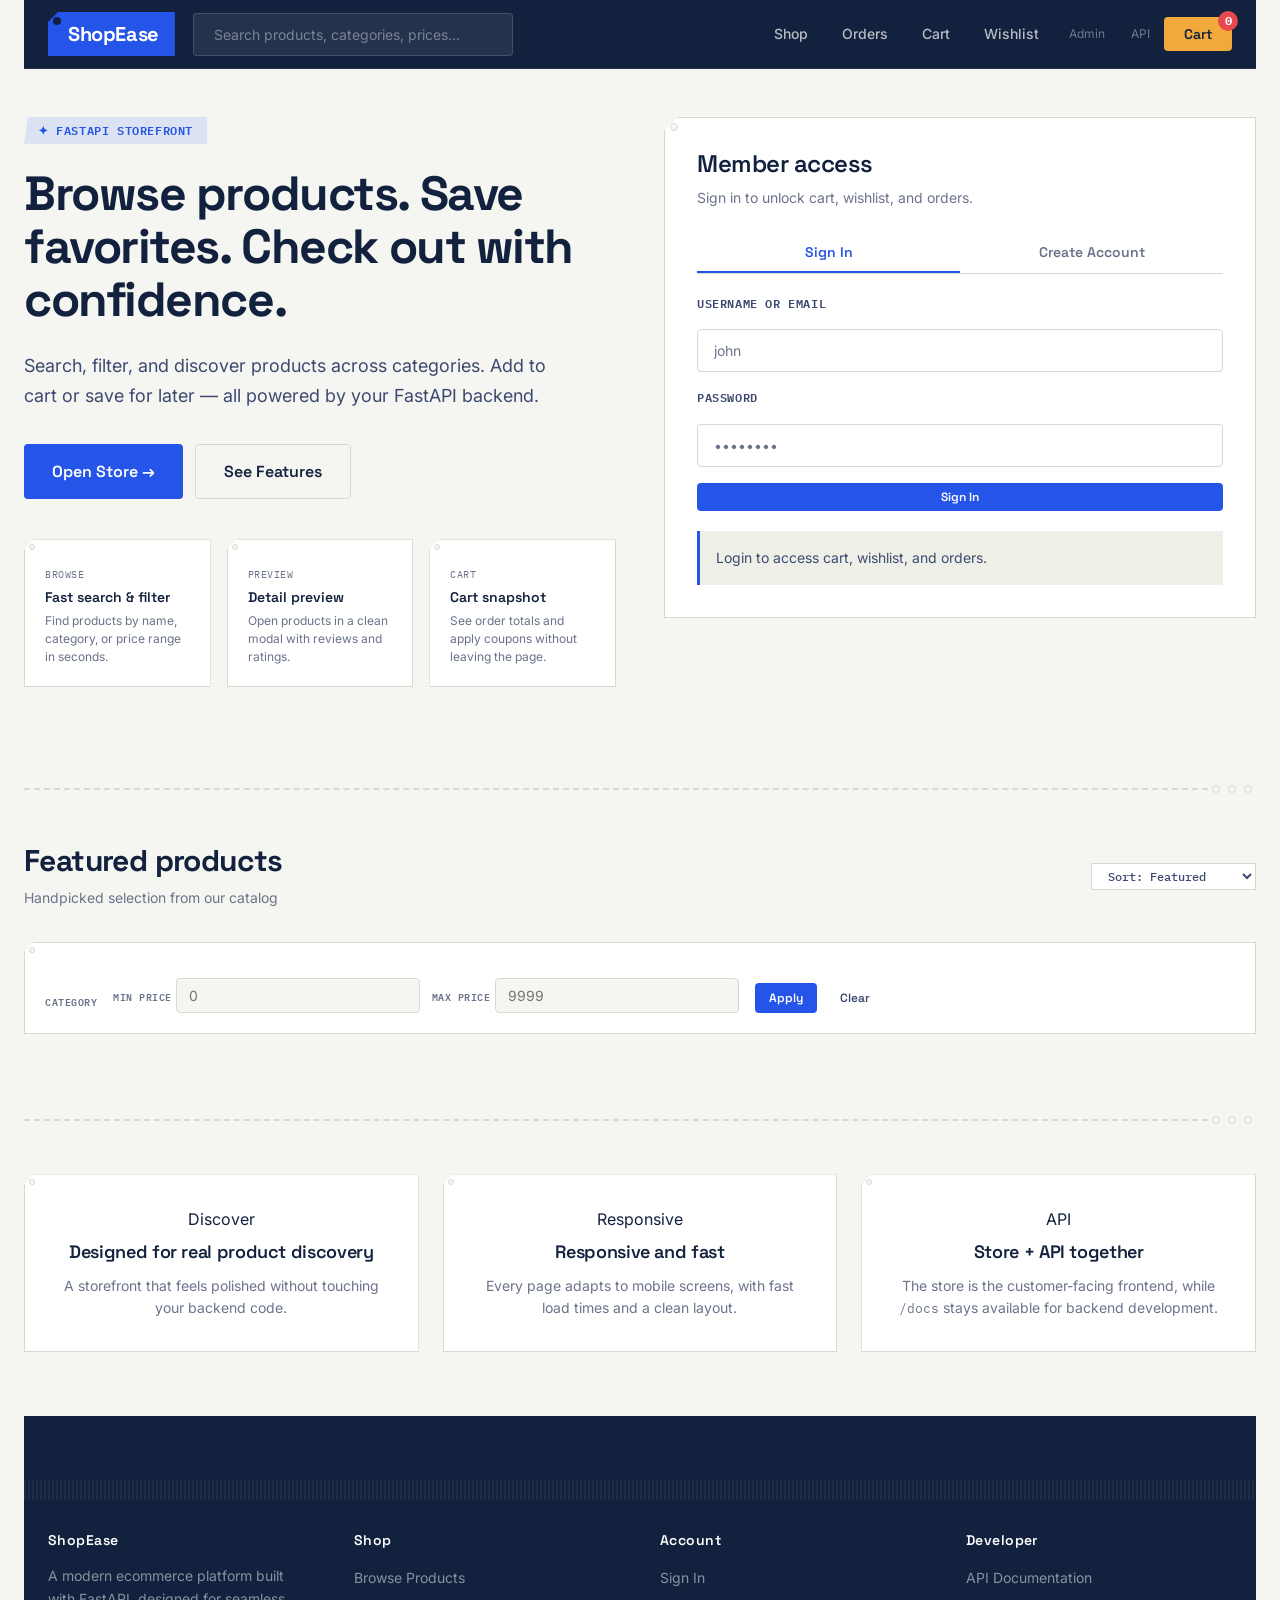
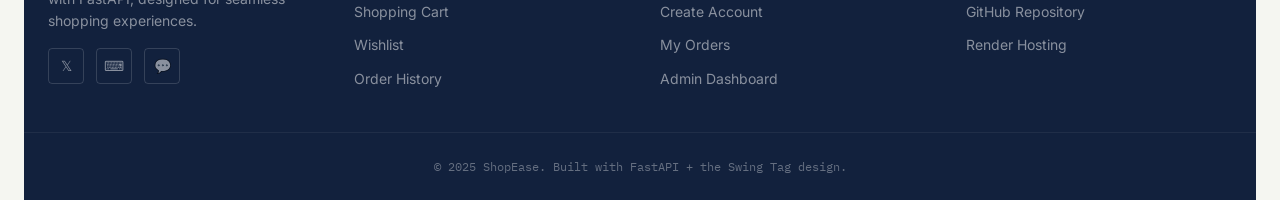
==== commit a235d718: "ShopEase Swing Tag redesign: new design system with Ink Navy/Signal Blue colors, Space Grotesk/Inter" ====
--- a/static/index.html
+++ b/static/index.html
@@ -3,15 +3,16 @@
 <head>
   <meta charset="UTF-8" />
   <meta name="viewport" content="width=device-width, initial-scale=1.0" />
-  <title>ShopEase | FastAPI Ecommerce</title>
+  <title>ShopEase — The Swing Tag</title>
   <link rel="stylesheet" href="/static/styles.css" />
 </head>
 <body>
   <div class="page-shell landing-shell">
+    <!-- ===== Navigation ===== -->
     <header class="topbar no-print">
       <div class="nav-container">
         <div style="display:flex;align-items:center;gap:18px;flex:1;">
-          <div class="brand">ShopEase</div>
+          <a href="/" class="brand">ShopEase</a>
           <div class="search-wrap">
             <input id="site-search" type="search" placeholder="Search products, categories, prices..." />
           </div>
@@ -20,12 +21,13 @@
         <button id="mobile-menu-toggle" class="mobile-menu-toggle" aria-label="Toggle menu">☰</button>
 
         <nav class="nav-links">
-          <a href="/store">Store</a>
-          <a href="/orders">Orders</a>
-          <a href="/admin">Admin</a>
-          <a href="/docs">API Docs</a>
-          <a href="#features">Features</a>
-          <button id="cart-button" class="btn btn-sm cart-btn" aria-label="Open cart">
+          <a href="/store" class="nav-link">Shop</a>
+          <a href="/orders" class="nav-link">Orders</a>
+          <a href="#cart" class="nav-link" id="cart-nav-link">Cart</a>
+          <a href="#wishlist" class="nav-link">Wishlist</a>
+          <a href="/admin" class="nav-link-muted">Admin</a>
+          <a href="/docs" class="nav-link-muted">API</a>
+          <button id="cart-button" class="cart-btn" aria-label="Open cart">
             Cart <span id="cart-count" class="cart-badge">0</span>
           </button>
         </nav>
@@ -33,66 +35,84 @@
     </header>
 
     <main class="landing-main">
+      <!-- ===== Hero ===== -->
       <section class="landing-hero">
         <div class="hero-copy">
-          <span class="eyebrow">✨ API-powered storefront</span>
-          <h1>Launch a beautiful ecommerce experience on Render with FastAPI.</h1>
-          <p>Keep the backend API intact while giving customers a dedicated store, product discovery, cart management, and checkout preview.</p>
+          <span class="eyebrow">✦ FastAPI storefront</span>
+          <h1>Browse products. Save favorites. Check out with confidence.</h1>
+          <p>Search, filter, and discover products across categories. Add to cart or save for later — all powered by your FastAPI backend.</p>
           <div class="hero-actions">
             <a href="/store" class="btn btn-primary btn-lg">Open Store →</a>
-            <a href="/docs" class="btn btn-outline btn-lg">Explore API Docs</a>
+            <a href="#features" class="btn btn-outline btn-lg">See Features</a>
           </div>
           <div class="hero-highlights">
             <div class="highlight-card">
-              <div class="highlight-icon">🛍️</div>
-              <strong>Polished storefront</strong>
-              <p>A clean shopping experience that works across mobile and desktop.</p>
+              <span class="tag-label">Browse</span>
+              <strong>Fast search & filter</strong>
+              <p>Find products by name, category, or price range in seconds.</p>
             </div>
             <div class="highlight-card">
-              <div class="highlight-icon">⚡</div>
-              <strong>FastAPI backend</strong>
-              <p>API routes remain available for integrations, docs, and automation.</p>
+              <span class="tag-label">Preview</span>
+              <strong>Detail preview</strong>
+              <p>Open products in a clean modal with reviews and ratings.</p>
             </div>
             <div class="highlight-card">
-              <div class="highlight-icon">🚀</div>
-              <strong>Render-ready</strong>
-              <p>Deployed live with a modern UI and complete API accessibility.</p>
-            </div>
-          </div>
-        </div>
-
-        <aside class="stats-card">
-          <div class="stat-pill">🌟 Live on Render</div>
-          <div class="stat-block">
-            <strong>Modern ecommerce UI</strong>
-            <p>Browse products, filter instantly, and manage cart items with ease.</p>
-          </div>
-          <div class="feature-list">
-            <div class="feature-item">
-              <h3>🔍 Fast search</h3>
-              <p>Find items by name, category, or price range.</p>
-            </div>
-            <div class="feature-item">
-              <h3>❤️ Wishlist flow</h3>
-              <p>Save favorites to review later and keep shopping momentum.</p>
-            </div>
-            <div class="feature-item">
-              <h3>💻 Developer friendly</h3>
-              <p>Use `/docs` for API testing and integration preview.</p>
-            </div>
-          </div>
+              <span class="tag-label">Cart</span>
+              <strong>Cart snapshot</strong>
+              <p>See order totals and apply coupons without leaving the page.</p>
+            </div>
+          </div>
+        </div>
+
+        <!-- ===== Member Access Card (Tabbed) ===== -->
+        <aside class="auth-card">
+          <div class="auth-header">
+            <h2>Member access</h2>
+            <p>Sign in to unlock cart, wishlist, and orders.</p>
+          </div>
+          <div class="auth-tabs">
+            <button class="auth-tab active" data-tab="login">Sign In</button>
+            <button class="auth-tab" data-tab="register">Create Account</button>
+          </div>
+          <div class="auth-forms">
+            <form id="login-form" class="form-sm">
+              <label>Username or email</label>
+              <input id="login-username" type="text" placeholder="john" required />
+              <label>Password</label>
+              <input id="login-password" type="password" placeholder="••••••••" required />
+              <button type="submit" class="btn btn-primary btn-sm">Sign In</button>
+            </form>
+            <form id="register-form" class="form-sm" style="display:none;">
+              <label>Username</label>
+              <input id="reg-username" type="text" placeholder="jane" required />
+              <label>Email</label>
+              <input id="reg-email" type="email" placeholder="jane@example.com" required />
+              <label>Password</label>
+              <input id="reg-password" type="password" placeholder="••••••••" required />
+              <button type="submit" class="btn btn-amber btn-sm">Create Account</button>
+            </form>
+          </div>
+          <div id="auth-message" class="auth-message">Sign in to access cart, wishlist, and orders.</div>
         </aside>
       </section>
 
+      <!-- ===== Perforated Divider ===== -->
+      <div class="perforated-divider">
+        <span class="divider-hole"></span>
+        <span class="divider-hole"></span>
+        <span class="divider-hole"></span>
+      </div>
+
+      <!-- ===== Featured Products ===== -->
       <section class="shop-section">
         <div class="section-heading">
           <div>
             <h2>Featured products</h2>
-            <p> Discover our handpicked selection of premium products</p>
+            <p>Handpicked selection from our catalog</p>
           </div>
           <div style="display:flex;gap:12px;align-items:center;">
             <select id="sort-select" class="pill">
-              <option value="default">Sort by: Featured</option>
+              <option value="default">Sort: Featured</option>
               <option value="price_asc">Price: Low → High</option>
               <option value="price_desc">Price: High → Low</option>
               <option value="name_asc">Name: A → Z</option>
@@ -102,24 +122,24 @@
 
         <div class="filter-panel">
           <div class="filter-group">
-            <label>📂 Category</label>
+            <label>Category</label>
             <div id="category-pills" class="pill-group"></div>
           </div>
           <div class="filter-group inline-group">
             <div>
-              <label>💰 Min price</label>
+              <label>Min price</label>
               <input id="min-price" type="number" placeholder="0" />
             </div>
             <div>
-              <label>💰 Max price</label>
+              <label>Max price</label>
               <input id="max-price" type="number" placeholder="9999" />
             </div>
           </div>
           <div class="filter-group">
             <label>&nbsp;</label>
             <div style="display:flex;gap:8px;">
-              <button id="apply-filters" class="btn btn-sm btn-primary">Apply Filters</button>
-              <button id="clear-filters" class="btn btn-sm btn-outline">Clear</button>
+              <button id="apply-filters" class="btn btn-sm btn-primary">Apply</button>
+              <button id="clear-filters" class="btn btn-sm btn-ghost">Clear</button>
             </div>
           </div>
         </div>
@@ -127,30 +147,39 @@
         <div id="product-grid" class="product-grid"></div>
       </section>
 
+      <!-- ===== Perforated Divider ===== -->
+      <div class="perforated-divider">
+        <span class="divider-hole"></span>
+        <span class="divider-hole"></span>
+        <span class="divider-hole"></span>
+      </div>
+
+      <!-- ===== Feature Row ===== -->
       <section id="features" class="feature-row">
         <article class="feature-card">
-          <div class="feature-icon-large">🎯</div>
+          <span class="tag-label" style="display:block;text-align:center;margin-bottom:8px;">Discover</span>
           <h3>Designed for real product discovery</h3>
-          <p>Build a storefront that feels polished without touching your backend code.</p>
+          <p>A storefront that feels polished without touching your backend code.</p>
         </article>
         <article class="feature-card">
-          <div class="feature-icon-large">📱</div>
+          <span class="tag-label" style="display:block;text-align:center;margin-bottom:8px;">Responsive</span>
           <h3>Responsive and fast</h3>
-          <p>Every page adapts to mobile screens, with fast load times and a bright, modern look.</p>
+          <p>Every page adapts to mobile screens, with fast load times and a clean layout.</p>
         </article>
         <article class="feature-card">
-          <div class="feature-icon-large">🔗</div>
+          <span class="tag-label" style="display:block;text-align:center;margin-bottom:8px;">API</span>
           <h3>Store + API together</h3>
-          <p>The store is the customer-facing frontend, while `/docs` stays available for backend development.</p>
+          <p>The store is the customer-facing frontend, while <code style="font-family:var(--font-mono);font-size:0.8rem;">/docs</code> stays available for backend development.</p>
         </article>
       </section>
     </main>
 
+    <!-- ===== Footer ===== -->
     <footer class="site-footer no-print">
       <div class="footer-content">
         <div class="footer-section">
-          <h3>🛒 ShopEase</h3>
-          <p style="color: var(--text-muted); line-height: 1.6;">A modern ecommerce platform built with FastAPI, designed for seamless shopping experiences.</p>
+          <h3>ShopEase</h3>
+          <p>A modern ecommerce platform built with FastAPI, designed for seamless shopping experiences.</p>
           <div class="social-links">
             <a href="#" class="social-link" aria-label="Twitter">𝕏</a>
             <a href="#" class="social-link" aria-label="GitHub">⌨</a>
@@ -161,8 +190,8 @@
           <h3>Shop</h3>
           <ul>
             <li><a href="/store">Browse Products</a></li>
-            <li><a href="/store#cart">Shopping Cart</a></li>
-            <li><a href="/store#wishlist">Wishlist</a></li>
+            <li><a href="#cart">Shopping Cart</a></li>
+            <li><a href="#wishlist">Wishlist</a></li>
             <li><a href="/orders">Order History</a></li>
           </ul>
         </div>
@@ -185,54 +214,51 @@
         </div>
       </div>
       <div class="footer-bottom">
-        <p>&copy; 2025 ShopEase. Built with ❤️ using FastAPI + Modern CSS</p>
+        <p>&copy; 2025 ShopEase. Built with FastAPI + the Swing Tag design.</p>
       </div>
     </footer>
   </div>
 
+  <!-- ===== Auth Modal (for footer links) ===== -->
   <div id="auth-modal" class="modal hidden" aria-hidden="true">
     <div class="modal-backdrop"></div>
-    <div class="modal-content">
+    <div class="modal-content" style="max-width:420px;">
       <button class="modal-close">×</button>
-      <div style="display:grid;grid-template-columns:1fr;gap:18px;padding:28px;min-width:320px;">
-        <div class="auth-card">
-          <div class="auth-header">
-            <h2 id="auth-title">Sign in</h2>
-            <p id="auth-message">Login to access cart, wishlist, and orders.</p>
-          </div>
-          <div id="auth-forms" class="auth-forms">
-            <div id="login-form" class="form-sm">
-              <label>Username or email</label>
-              <input id="login-username" />
-              <label>Password</label>
-              <input id="login-password" type="password" />
-              <div style="display:flex;gap:8px;justify-content:flex-end;">
-                <button id="show-register" class="btn btn-outline">Create Account</button>
-                <button id="login-submit" class="btn btn-primary">Sign in</button>
-              </div>
-            </div>
-
-            <div id="register-form" class="form-sm" style="display:none;">
-              <label>Username</label>
-              <input id="reg-username" />
-              <label>Email</label>
-              <input id="reg-email" />
-              <label>Password</label>
-              <input id="reg-password" type="password" />
-              <div style="display:flex;gap:8px;justify-content:flex-end;">
-                <button id="show-login" class="btn btn-outline">Back to Login</button>
-                <button id="register-submit" class="btn btn-primary">Create account</button>
-              </div>
-            </div>
-          </div>
-        </div>
+      <div style="padding:28px;">
+        <div class="auth-header">
+          <h2 id="auth-title">Sign in</h2>
+          <p id="auth-message-modal">Login to access cart, wishlist, and orders.</p>
+        </div>
+        <div class="auth-tabs">
+          <button class="auth-tab active" data-tab="login">Sign In</button>
+          <button class="auth-tab" data-tab="register">Create Account</button>
+        </div>
+        <div class="auth-forms">
+          <form id="modal-login-form" class="form-sm">
+            <label>Username or email</label>
+            <input id="modal-login-username" type="text" placeholder="john" required />
+            <label>Password</label>
+            <input id="modal-login-password" type="password" placeholder="••••••••" required />
+            <button type="submit" class="btn btn-primary btn-sm">Sign In</button>
+          </form>
+          <form id="modal-register-form" class="form-sm" style="display:none;">
+            <label>Username</label>
+            <input id="modal-reg-username" type="text" placeholder="jane" required />
+            <label>Email</label>
+            <input id="modal-reg-email" type="email" placeholder="jane@example.com" required />
+            <label>Password</label>
+            <input id="modal-reg-password" type="password" placeholder="••••••••" required />
+            <button type="submit" class="btn btn-amber btn-sm">Create Account</button>
+          </form>
+        </div>
+        <div id="modal-auth-feedback" class="auth-message">Sign in to access cart, wishlist, and orders.</div>
       </div>
     </div>
   </div>
 
   <script src="/static/shared.js"></script>
   <script>
-    const authMessage = document.getElementById('auth-message');
+    // ===== Page-specific state =====
     const productsContainer = document.getElementById('product-grid');
     const cartContainer = document.getElementById('cart-items');
     const wishlistContainer = document.getElementById('wishlist-items');
@@ -241,8 +267,7 @@
     const couponFeedback = document.getElementById('coupon-feedback');
     const applyCouponButton = document.getElementById('apply-coupon');
     const checkoutButton = document.getElementById('checkout-cart');
-    const categoryButtons = document.querySelectorAll('#category-filter .pill');
-    const searchInput = document.getElementById('search-input');
+    const searchInput = document.getElementById('site-search');
     const minPriceInput = document.getElementById('min-price');
     const maxPriceInput = document.getElementById('max-price');
     const productModal = document.getElementById('product-modal');
@@ -287,37 +312,47 @@
     function createPanelItem(title, subtitle) {
       const card = document.createElement('div');
       card.className = 'panel-card';
-      card.innerHTML = `<strong>${title}</strong><span>${subtitle}</span>`;
+      card.innerHTML = `<div><strong>${title}</strong><span>${subtitle}</span></div>`;
       return card;
     }
 
     function renderProducts(products) {
       productsContainer.innerHTML = '';
       if (!products.length) {
-        productsContainer.appendChild(createPanelItem('No products found', 'Try adjusting your filters or browse all categories.'));
+        const empty = document.createElement('div');
+        empty.className = 'empty-state';
+        empty.setAttribute('data-icon', '🔍');
+        empty.innerHTML = `<div class="empty-state-title">No products found</div>
+          <div class="empty-state-description">Try adjusting your filters or browse all categories.</div>
+          <button class="btn btn-sm btn-outline" onclick="document.getElementById('clear-filters').click()">Clear Filters</button>`;
+        productsContainer.appendChild(empty);
         return;
       }
       products.forEach(product => {
         const card = document.createElement('article');
         card.className = 'product-card';
         const category = deriveCategory(product);
+        const isDiscounted = product.discount_price && product.discount_price < product.price;
+        const displayPrice = isDiscounted ? product.discount_price : product.price;
         card.innerHTML = `
           <div class="card-media">
             <img src="${getImageUrl(product)}" alt="${product.title}" loading="lazy" />
+            ${isDiscounted ? '<span class="swing-tag-badge sale" style="position:absolute;top:12px;right:12px;z-index:3;">SALE</span>' : ''}
           </div>
           <div class="card-body">
             <div class="tag">${category}</div>
             <h3>${product.title}</h3>
-            <p>${product.description || 'Premium product available from ShopEase.'}</p>
+            <p class="product-desc">${product.description || 'Premium product available from ShopEase.'}</p>
             <div class="card-meta">
-              <span class="price">$${product.price.toFixed(2)}</span>
-              <small>${product.stock > 0 ? `${product.stock} in stock` : '<span style="color: var(--danger)">Out of stock</span>'}</small>
+              <span class="price">$${displayPrice.toFixed(2)}</span>
+              <span class="stock-info">${product.stock > 0 ? `${product.stock} in stock` : 'Out of stock'}</span>
             </div>
             <div class="card-actions">
-              <button data-id="${product.id}" data-name="${product.title}" data-price="${product.price}" class="btn btn-primary btn-full add-cart" ${product.stock === 0 ? 'disabled' : ''}>
+              <button data-id="${product.id}" data-name="${product.title}" data-price="${product.price}" class="btn btn-primary btn-sm add-cart" ${product.stock === 0 ? 'disabled' : ''}>
                 ${product.stock > 0 ? 'Add to Cart' : 'Out of Stock'}
               </button>
-              <button data-id="${product.id}" data-name="${product.title}" data-price="${product.price}" data-description="${product.description || 'Premium product available from ShopEase.'}" data-image="${getImageUrl(product)}" data-stock="${product.stock}" class="btn btn-outline btn-full view-details">View Details</button>
+              <button data-id="${product.id}" data-name="${product.title}" data-price="${product.price}" data-description="${(product.description || 'Premium product available from ShopEase.').replace(/"/g, '"')}" data-image="${getImageUrl(product)}" data-stock="${product.stock}" class="btn btn-ghost btn-sm view-details">Details</button>
+              <button data-id="${product.id}" class="btn-heart add-wishlist" aria-label="Add to wishlist">♡</button>
             </div>
           </div>
         `;
@@ -359,7 +394,7 @@
 
     async function addToCart(productId) {
       if (!state.token) {
-        showAuthMessage('Login first to use the cart.');
+        showToast('Login first to use the cart.', 'warning');
         openAuthModal('login');
         return;
       }
@@ -368,18 +403,16 @@
           method: 'POST',
           body: { product_id: Number(productId), quantity: 1 }
         });
-        showAuthMessage(result.message || 'Added product to cart.');
         showToast('Added to cart!', 'success');
         refreshCartCount();
       } catch (error) {
-        showAuthMessage(error.detail || 'Unable to add item to cart.');
-        showToast('Failed to add to cart', 'error');
+        showToast(error.detail || 'Unable to add item to cart.', 'error');
       }
     }
 
     async function addToWishlist(productId) {
       if (!state.token) {
-        showAuthMessage('Login first to use the wishlist.');
+        showToast('Login first to use the wishlist.', 'warning');
         openAuthModal('login');
         return;
       }
@@ -388,198 +421,153 @@
           method: 'POST',
           body: { product_id: Number(productId) }
         });
-        showAuthMessage(result.message || 'Added to wishlist.');
         showToast('Added to wishlist!', 'success');
       } catch (error) {
-        showAuthMessage(error.detail || 'Unable to add wishlist item.');
-        showToast('Failed to add to wishlist', 'error');
-      }
-    }
-
-    async function removeCartItem(cartId) {
-      try {
-        await apiFetch(`/cart/${cartId}`, { method: 'DELETE' });
-        showAuthMessage('Item removed from cart.');
-        showToast('Removed from cart', 'info');
-        await loadCart();
-      } catch (error) {
-        showAuthMessage(error.detail || 'Unable to remove item.');
-        showToast('Failed to remove item', 'error');
-      }
-    }
-
-    async function checkoutCart() {
-      if (!state.token) {
-        showAuthMessage('Login first to checkout.');
-        openAuthModal('login');
-        return;
-      }
-      try {
-        const result = await apiFetch('/cart/checkout', {
-          method: 'POST',
-          body: { coupon_code: couponInput.value.trim() || null }
+        showToast(error.detail || 'Unable to add wishlist item.', 'error');
+      }
+    }
+
+    // ===== Auth tab switching (landing page) =====
+    function initAuthTabs(container) {
+      const tabs = container.querySelectorAll('.auth-tab');
+      tabs.forEach(tab => {
+        tab.addEventListener('click', () => {
+          tabs.forEach(t => t.classList.remove('active'));
+          tab.classList.add('active');
+          const target = tab.dataset.tab;
+          const loginForm = container.querySelector('#login-form') || container.querySelector('#modal-login-form');
+          const registerForm = container.querySelector('#register-form') || container.querySelector('#modal-register-form');
+          if (loginForm) loginForm.style.display = target === 'login' ? 'flex' : 'none';
+          if (registerForm) registerForm.style.display = target === 'register' ? 'flex' : 'none';
         });
-        showAuthMessage(result.message ? `${result.message} Total: $${Number(result.total_price).toFixed(2)}` : 'Checkout complete.');
-        showToast('Order placed successfully!', 'success');
-        couponFeedback.textContent = result.discount_amount ? `Discount applied: $${Number(result.discount_amount).toFixed(2)}` : 'No discount applied.';
-        couponInput.value = '';
-        currentCoupon = '';
-        await loadCart();
-      } catch (error) {
-        showAuthMessage(error.detail || 'Checkout failed.');
-        showToast('Checkout failed', 'error');
-      }
-    }
-
-    async function loadCart() {
-      if (!state.token) {
-        if (cartSummary) cartSummary.textContent = 'Sign in to view cart';
-        if (cartContainer) cartContainer.innerHTML = '';
-        if (checkoutButton) checkoutButton.disabled = true;
-        if (applyCouponButton) applyCouponButton.disabled = true;
-        return;
-      }
-      try {
-        const result = await apiFetch('/cart/');
-        if (cartContainer) cartContainer.innerHTML = '';
-        currentCoupon = couponInput.value.trim();
-        if (couponFeedback) couponFeedback.textContent = currentCoupon ? `Coupon '${currentCoupon}' ready to apply.` : 'Enter a coupon code and hit Apply.';
-        if (!result.length) {
-          if (cartSummary) cartSummary.textContent = '0 items · $0.00';
-          if (cartContainer) cartContainer.appendChild(createPanelItem('Your cart is empty', 'Add products to start shopping.'));
-          if (checkoutButton) checkoutButton.disabled = true;
-          if (applyCouponButton) applyCouponButton.disabled = false;
-          return;
-        }
-        const total = result.reduce((sum, item) => sum + (item.price || 0) * item.quantity, 0);
-        const quantity = result.reduce((sum, item) => sum + item.quantity, 0);
-        if (cartSummary) cartSummary.textContent = `${quantity} item(s) · $${total.toFixed(2)}`;
-        if (checkoutButton) checkoutButton.disabled = false;
-        if (applyCouponButton) applyCouponButton.disabled = false;
-        result.forEach(item => {
-          const card = document.createElement('div');
-          card.className = 'panel-card';
-          card.innerHTML = `
-            <div>
-              <strong>${item.product_name}</strong>
-              <span>${item.quantity} × $${item.price.toFixed(2)}</span>
-            </div>
-            <div style="display:flex;gap:8px;align-items:center;">
-              <button class="btn btn-sm btn-outline remove-cart" data-cart-id="${item.id}">Remove</button>
-            </div>
-          `;
-          if (cartContainer) cartContainer.appendChild(card);
-        });
-      } catch (error) {
-        if (cartSummary) cartSummary.textContent = error.detail || 'Unable to load cart.';
-      }
-    }
-
-    async function loadWishlist() {
-      if (!state.token) {
-        if (wishlistContainer) wishlistContainer.innerHTML = '';
-        return;
-      }
-      try {
-        const result = await apiFetch('/wishlist/');
-        if (wishlistContainer) wishlistContainer.innerHTML = '';
-        if (!result.length) {
-          if (wishlistContainer) wishlistContainer.appendChild(createPanelItem('Wishlist is empty', 'Save your favorite products here.'));
-          return;
-        }
-        result.forEach(item => {
-          const card = document.createElement('div');
-          card.className = 'panel-card';
-          card.innerHTML = `
-            <div>
-              <strong>${item.product_name}</strong>
-              <span>Saved to wishlist</span>
-            </div>
-            <div style="display:flex;gap:8px;align-items:center;justify-content:flex-end;">
-              <button class="btn btn-sm btn-primary move-to-cart" data-id="${item.id}">Move to Cart</button>
-              <button class="btn btn-sm btn-outline remove-wishlist" data-id="${item.id}">Remove</button>
-            </div>
-          `;
-          if (wishlistContainer) wishlistContainer.appendChild(card);
-        });
-      } catch (error) {
-        if (wishlistContainer) wishlistContainer.innerHTML = '';
-      }
-    }
-
-    async function moveWishlistItem(wishlistId) {
-      try {
-        const result = await apiFetch(`/wishlist/${wishlistId}/move-to-cart`, {
-          method: 'POST',
-          body: { quantity: 1 }
-        });
-        showAuthMessage(result.message || 'Moved wishlist item to cart.');
-        showToast('Moved to cart!', 'success');
-        await loadCart();
-        await loadWishlist();
-      } catch (error) {
-        showAuthMessage(error.detail || 'Unable to move wishlist item.');
-        showToast('Failed to move item', 'error');
-      }
-    }
-
-    async function removeWishlistItem(wishlistId) {
-      try {
-        const result = await apiFetch(`/wishlist/${wishlistId}`, { method: 'DELETE' });
-        showAuthMessage(result.message || 'Removed from wishlist.');
-        showToast('Removed from wishlist', 'info');
-        await loadWishlist();
-      } catch (error) {
-        showAuthMessage(error.detail || 'Unable to remove item.');
-        showToast('Failed to remove item', 'error');
-      }
-    }
-
-    document.getElementById('login-form').addEventListener('submit', async event => {
+      });
+    }
+
+    // ===== Event listeners =====
+    document.getElementById('login-form')?.addEventListener('submit', async event => {
       event.preventDefault();
       const username = document.getElementById('login-username').value.trim();
       const password = document.getElementById('login-password').value;
       if (!username || !password) {
-        showAuthMessage('Please enter username and password.');
+        document.getElementById('auth-message').textContent = 'Please enter username and password.';
         return;
       }
       try {
         const result = await loginUser(username, password);
-        showAuthMessage(`Welcome back, ${result.user.username}!`);
+        document.getElementById('auth-message').textContent = `Welcome back, ${result.user.username}!`;
         showToast('Signed in successfully!', 'success');
-        closeAuthModal();
         loadCart();
         loadWishlist();
       } catch (error) {
-        showAuthMessage(error.message || 'Login failed.');
+        document.getElementById('auth-message').textContent = error.message || 'Login failed.';
         showToast('Login failed', 'error');
       }
     });
 
-    document.getElementById('register-form').addEventListener('submit', async event => {
+    document.getElementById('register-form')?.addEventListener('submit', async event => {
       event.preventDefault();
       const username = document.getElementById('reg-username').value.trim();
       const email = document.getElementById('reg-email').value.trim();
       const password = document.getElementById('reg-password').value;
       if (!username || !email || !password) {
-        showAuthMessage('Please fill in all fields.');
+        document.getElementById('auth-message').textContent = 'Please fill in all fields.';
         return;
       }
       try {
         const result = await registerUser(username, email, password);
-        showAuthMessage(result.message || 'Account created! You can now sign in.');
+        document.getElementById('auth-message').textContent = result.message || 'Account created! You can now sign in.';
         showToast('Registration successful!', 'success');
         document.getElementById('reg-username').value = '';
         document.getElementById('reg-email').value = '';
         document.getElementById('reg-password').value = '';
       } catch (error) {
-        showAuthMessage(error.body?.detail || error.message || 'Registration failed.');
+        document.getElementById('auth-message').textContent = error.body?.detail || error.message || 'Registration failed.';
         showToast('Registration failed', 'error');
       }
     });
+
+    // Modal auth forms
+    document.getElementById('modal-login-form')?.addEventListener('submit', async event => {
+      event.preventDefault();
+      const username = document.getElementById('modal-login-username').value.trim();
+      const password = document.getElementById('modal-login-password').value;
+      if (!username || !password) {
+        document.getElementById('modal-auth-feedback').textContent = 'Please enter username and password.';
+        return;
+      }
+      try {
+        const result = await loginUser(username, password);
+        document.getElementById('modal-auth-feedback').textContent = `Welcome back, ${result.user.username}!`;
+        showToast('Signed in successfully!', 'success');
+        closeAuthModal();
+        loadCart();
+        loadWishlist();
+      } catch (error) {
+        document.getElementById('modal-auth-feedback').textContent = error.message || 'Login failed.';
+        showToast('Login failed', 'error');
+      }
+    });
+
+    document.getElementById('modal-register-form')?.addEventListener('submit', async event => {
+      event.preventDefault();
+      const username = document.getElementById('modal-reg-username').value.trim();
+      const email = document.getElementById('modal-reg-email').value.trim();
+      const password = document.getElementById('modal-reg-password').value;
+      if (!username || !email || !password) {
+        document.getElementById('modal-auth-feedback').textContent = 'Please fill in all fields.';
+        return;
+      }
+      try {
+        const result = await registerUser(username, email, password);
+        document.getElementById('modal-auth-feedback').textContent = result.message || 'Account created! You can now sign in.';
+        showToast('Registration successful!', 'success');
+        document.getElementById('modal-reg-username').value = '';
+        document.getElementById('modal-reg-email').value = '';
+        document.getElementById('modal-reg-password').value = '';
+      } catch (error) {
+        document.getElementById('modal-auth-feedback').textContent = error.body?.detail || error.message || 'Registration failed.';
+        showToast('Registration failed', 'error');
+      }
+    });
+
+    // Product grid event delegation
+    productsContainer.addEventListener('click', event => {
+      if (event.target.matches('.add-cart')) {
+        addToCart(event.target.dataset.id);
+      }
+      if (event.target.matches('.add-wishlist')) {
+        addToWishlist(event.target.dataset.id);
+      }
+      if (event.target.matches('.view-details')) {
+        const product = {
+          id: event.target.dataset.id,
+          title: event.target.dataset.name,
+          price: parseFloat(event.target.dataset.price),
+          description: event.target.dataset.description,
+          image: event.target.dataset.image,
+          stock: parseInt(event.target.dataset.stock, 10) || 0
+        };
+        openModal(product);
+      }
+    });
+
+    // Filter buttons
+    document.getElementById('apply-filters')?.addEventListener('click', loadProducts);
+    document.getElementById('clear-filters')?.addEventListener('click', () => {
+      searchInput.value = '';
+      minPriceInput.value = '';
+      maxPriceInput.value = '';
+      activeCategory = 'All';
+      loadProducts();
+    });
+
+    // Sort
+    document.getElementById('sort-select')?.addEventListener('change', loadProducts);
 
     window.addEventListener('DOMContentLoaded', async () => {
       ensureAuthMessage();
+      initAuthTabs(document.querySelector('.auth-card'));
+      initAuthTabs(document.getElementById('auth-modal'));
       try {
         await loadCategories();
       } catch (e) {
@@ -591,6 +579,4 @@
     });
   </script>
 </body>
-</html>
-</parameter>
-</write_to_file>+</html>
--- a/static/styles.css
+++ b/static/styles.css
@@ -1,41 +1,47 @@
-/* ===== Premium Design System ===== */
+/* ================================================================
+   ShopEase — "The Swing Tag" Design System
+   ================================================================ */
+
+/* ----- Google Fonts ----- */
+@import url('https://fonts.googleapis.com/css2?family=Space+Grotesk:wght@400;500;600;700&family=Inter:wght@400;500;600;700&family=IBM+Plex+Mono:wght@400;500;600&display=swap');
+
+/* ----- Custom Properties ----- */
 :root {
-  /* Colors - Refined Palette */
-  --bg: #fafafa;
-  --bg-secondary: #f5f5f5;
-  --bg-tertiary: #eeeeee;
+  /* Brand Colors */
+  --ink-navy: #12213D;
+  --ink-navy-light: #1e3360;
+  --paper: #F5F6F1;
+  --paper-dark: #e8e9e3;
+  --signal-blue: #2554E8;
+  --signal-blue-hover: #1a43c4;
+  --signal-blue-subtle: rgba(37, 84, 232, 0.12);
+  --tag-amber: #F2A93B;
+  --tag-amber-hover: #e0992a;
+  --tag-amber-subtle: rgba(242, 169, 59, 0.15);
+  --receipt-green: #1E8A5C;
+  --receipt-green-hover: #166f4a;
+  --receipt-green-subtle: rgba(30, 138, 92, 0.12);
+  --sale-red: #E5484D;
+  --sale-red-hover: #cc3a3f;
+  --sale-red-subtle: rgba(229, 72, 77, 0.12);
+
+  /* Functional Colors */
+  --bg: var(--paper);
+  --bg-secondary: #eef0e8;
   --surface: #ffffff;
   --surface-elevated: #ffffff;
-  --border: #e5e5e5;
-  --border-light: #f0f0f0;
-  
-  --primary: #1a1a1a;
-  --primary-hover: #000000;
-  --primary-subtle: rgba(0, 0, 0, 0.05);
-  
-  --secondary: #3b82f6;
-  --secondary-hover: #2563eb;
-  --secondary-subtle: rgba(59, 130, 246, 0.1);
-  
-  --accent: #8b5cf6;
-  --accent-hover: #7c3aed;
-  --accent-subtle: rgba(139, 92, 246, 0.1);
-  
-  --success: #10b981;
-  --success-subtle: rgba(16, 185, 129, 0.1);
-  
-  --warning: #f59e0b;
-  --warning-subtle: rgba(245, 158, 11, 0.1);
-  
-  --danger: #ef4444;
-  --danger-subtle: rgba(239, 68, 68, 0.1);
-  
-  --text: #171717;
-  --text-secondary: #525252;
-  --text-muted: #737373;
+  --border: #d8dad0;
+  --border-light: #e4e5dd;
+  --text: var(--ink-navy);
+  --text-secondary: #3d4970;
+  --text-muted: #6b738b;
   --text-inverse: #ffffff;
-  
-  /* Typography Scale */
+
+  /* Typography */
+  --font-display: 'Space Grotesk', sans-serif;
+  --font-body: 'Inter', -apple-system, BlinkMacSystemFont, 'Segoe UI', Roboto, sans-serif;
+  --font-mono: 'IBM Plex Mono', 'SF Mono', 'Monaco', monospace;
+
   --text-xs: 0.75rem;
   --text-sm: 0.875rem;
   --text-base: 1rem;
@@ -45,11 +51,8 @@
   --text-3xl: 1.875rem;
   --text-4xl: 2.25rem;
   --text-5xl: 3rem;
-  
-  --font-sans: 'Inter', -apple-system, BlinkMacSystemFont, 'Segoe UI', Roboto, sans-serif;
-  --font-mono: 'SF Mono', 'Monaco', 'Inconsolata', monospace;
-  
-  /* Spacing Scale */
+
+  /* Spacing */
   --space-0: 0;
   --space-1: 0.25rem;
   --space-2: 0.5rem;
@@ -63,51 +66,29 @@
   --space-16: 4rem;
   --space-20: 5rem;
   --space-24: 6rem;
-  
-  /* Border Radius */
-  --radius-none: 0;
-  --radius-sm: 0.25rem;
-  --radius-md: 0.5rem;
-  --radius-lg: 0.75rem;
-  --radius-xl: 1rem;
-  --radius-2xl: 1.5rem;
+
+  /* Radius */
+  --radius-sm: 4px;
+  --radius-md: 8px;
+  --radius-lg: 12px;
+  --radius-xl: 16px;
   --radius-full: 9999px;
-  
-  /* Shadows - Subtle & Refined */
-  --shadow-xs: 0 1px 2px 0 rgba(0, 0, 0, 0.05);
-  --shadow-sm: 0 1px 3px 0 rgba(0, 0, 0, 0.1), 0 1px 2px -1px rgba(0, 0, 0, 0.1);
-  --shadow-md: 0 4px 6px -1px rgba(0, 0, 0, 0.1), 0 2px 4px -2px rgba(0, 0, 0, 0.1);
-  --shadow-lg: 0 10px 15px -3px rgba(0, 0, 0, 0.1), 0 4px 6px -4px rgba(0, 0, 0, 0.1);
-  --shadow-xl: 0 20px 25px -5px rgba(0, 0, 0, 0.1), 0 8px 10px -6px rgba(0, 0, 0, 0.1);
-  
-  /* Transitions - Smooth & Fast */
+
+  /* Shadows */
+  --shadow-sm: 0 1px 2px rgba(18, 33, 61, 0.06);
+  --shadow-md: 0 4px 12px rgba(18, 33, 61, 0.08);
+  --shadow-lg: 0 8px 24px rgba(18, 33, 61, 0.12);
+  --shadow-xl: 0 16px 40px rgba(18, 33, 61, 0.16);
+
+  /* Transitions */
   --transition-fast: 150ms cubic-bezier(0.4, 0, 0.2, 1);
   --transition-base: 200ms cubic-bezier(0.4, 0, 0.2, 1);
   --transition-slow: 300ms cubic-bezier(0.4, 0, 0.2, 1);
 }
 
-/* Dark Mode */
-@media (prefers-color-scheme: dark) {
-  :root {
-    --bg: #0a0a0a;
-    --bg-secondary: #171717;
-    --bg-tertiary: #262626;
-    --surface: #171717;
-    --surface-elevated: #262626;
-    --border: #262626;
-    --border-light: #1f1f1f;
-    
-    --primary: #ffffff;
-    --primary-hover: #e5e5e5;
-    --primary-subtle: rgba(255, 255, 255, 0.1);
-    
-    --text: #fafafa;
-    --text-secondary: #a3a3a3;
-    --text-muted: #737373;
-  }
-}
-
-/* ===== Reset & Base ===== */
+/* ================================================================
+   Base Reset
+   ================================================================ */
 *, *::before, *::after {
   box-sizing: border-box;
   margin: 0;
@@ -121,7 +102,7 @@
 }
 
 body {
-  font-family: var(--font-sans);
+  font-family: var(--font-body);
   font-size: var(--text-base);
   line-height: 1.6;
   color: var(--text);
@@ -130,49 +111,99 @@
 }
 
 a {
-  color: var(--secondary);
+  color: var(--signal-blue);
   text-decoration: none;
   transition: color var(--transition-fast);
 }
-
-a:hover {
-  color: var(--secondary-hover);
-}
-
-/* ===== Layout ===== */
-.page-shell {
-  max-width: 1280px;
-  margin: 0 auto;
-  padding: 0 var(--space-6);
-}
-
-/* ===== Typography Scale ===== */
+a:hover { color: var(--signal-blue-hover); }
+
 h1, h2, h3, h4, h5, h6 {
+  font-family: var(--font-display);
   font-weight: 600;
   line-height: 1.2;
   letter-spacing: -0.02em;
   color: var(--text);
 }
-
 h1 { font-size: var(--text-5xl); }
 h2 { font-size: var(--text-4xl); }
 h3 { font-size: var(--text-3xl); }
 h4 { font-size: var(--text-2xl); }
 h5 { font-size: var(--text-xl); }
-h6 { font-size: var(--text-lg); }
-
+
+img { max-width: 100%; display: block; }
+
+/* ================================================================
+   Utility Classes
+   ================================================================ */
+.text-mono { font-family: var(--font-mono); }
 .text-xs { font-size: var(--text-xs); }
 .text-sm { font-size: var(--text-sm); }
-.text-base { font-size: var(--text-base); }
 .text-lg { font-size: var(--text-lg); }
-.text-xl { font-size: var(--text-xl); }
-.text-2xl { font-size: var(--text-2xl); }
-
 .font-medium { font-weight: 500; }
 .font-semibold { font-weight: 600; }
 .font-bold { font-weight: 700; }
 
-/* ===== Toast Notifications ===== */
+/* ================================================================
+   Layout Shell
+   ================================================================ */
+.page-shell {
+  max-width: 1280px;
+  margin: 0 auto;
+  padding: 0 var(--space-6);
+}
+
+/* ================================================================
+   Swing-Tag Silhouette (Reusable)
+   ================================================================ */
+.swing-tag {
+  position: relative;
+  border-radius: var(--radius-md);
+  background: var(--surface);
+  border: 1px solid var(--border);
+  overflow: hidden;
+  clip-path: polygon(
+    16px 0%,           /* top-left flat start */
+    0% 16px,           /* clipped corner */
+    0% 100%,           /* bottom-left */
+    100% 100%,         /* bottom-right */
+    100% 0%            /* top-right */
+  );
+}
+
+.swing-tag::before {
+  content: '';
+  position: absolute;
+  top: 6px;
+  left: 6px;
+  width: 10px;
+  height: 10px;
+  border-radius: 50%;
+  background: var(--bg);
+  border: 1px solid var(--border);
+  z-index: 2;
+  pointer-events: none;
+}
+
+.swing-tag-badge {
+  display: inline-flex;
+  align-items: center;
+  gap: 4px;
+  padding: 2px 10px 2px 14px;
+  font-family: var(--font-mono);
+  font-size: var(--text-xs);
+  font-weight: 600;
+  background: var(--signal-blue);
+  color: white;
+  border-radius: 0;
+  clip-path: polygon(6px 0%, 100% 0%, 100% 100%, 0% 100%);
+}
+.swing-tag-badge.sale { background: var(--sale-red); }
+.swing-tag-badge.amber { background: var(--tag-amber); color: var(--ink-navy); }
+.swing-tag-badge.green { background: var(--receipt-green); }
+
+/* ================================================================
+   Toast Notifications
+   ================================================================ */
 .toast-container {
   position: fixed;
   top: var(--space-6);
@@ -187,9 +218,10 @@
 
 .toast {
   padding: var(--space-4) var(--space-5);
-  border-radius: var(--radius-lg);
-  background: var(--surface-elevated);
-  color: var(--text);
+  border-radius: var(--radius-md);
+  background: var(--ink-navy);
+  color: white;
+  font-family: var(--font-body);
   font-weight: 500;
   font-size: var(--text-sm);
   box-shadow: var(--shadow-lg);
@@ -198,52 +230,34 @@
   align-items: center;
   gap: var(--space-3);
   pointer-events: auto;
-  border: 1px solid var(--border);
   transition: all var(--transition-base);
 }
-
-.toast:hover {
-  transform: translateX(-4px);
-  box-shadow: var(--shadow-xl);
-}
-
-.toast-success { border-left: 4px solid var(--success); }
-.toast-error { border-left: 4px solid var(--danger); }
-.toast-info { border-left: 4px solid var(--secondary); }
-.toast-warning { border-left: 4px solid var(--warning); }
-
-.toast-removing {
-  opacity: 0;
-  transform: translateX(100%);
-  transition: all 200ms ease-in;
-}
+.toast:hover { transform: translateX(-4px); box-shadow: var(--shadow-xl); }
+
+.toast-success { border-left: 4px solid var(--receipt-green); }
+.toast-error { border-left: 4px solid var(--sale-red); }
+.toast-info { border-left: 4px solid var(--signal-blue); }
+.toast-warning { border-left: 4px solid var(--tag-amber); }
+
+.toast-removing { opacity: 0; transform: translateX(100%); transition: all 200ms ease-in; }
 
 @keyframes toastSlideIn {
-  from {
-    transform: translateX(100%);
-    opacity: 0;
-  }
-  to {
-    transform: translateX(0);
-    opacity: 1;
-  }
-}
-
-/* ===== Loading Spinner ===== */
+  from { transform: translateX(100%); opacity: 0; }
+  to { transform: translateX(0); opacity: 1; }
+}
+
+/* ================================================================
+   Loading Spinner
+   ================================================================ */
 .spinner {
   width: 20px;
   height: 20px;
   border: 2px solid var(--border);
-  border-top-color: var(--secondary);
-  border-radius: var(--radius-full);
+  border-top-color: var(--signal-blue);
+  border-radius: 50%;
   animation: spin 600ms linear infinite;
 }
-
-.spinner-lg {
-  width: 32px;
-  height: 32px;
-  border-width: 3px;
-}
+.spinner-lg { width: 32px; height: 32px; border-width: 3px; }
 
 .loading-overlay {
   display: flex;
@@ -255,63 +269,34 @@
   color: var(--text-muted);
 }
 
-@keyframes spin {
-  to { transform: rotate(360deg); }
-}
-
-/* ===== Skeleton Loading ===== */
+@keyframes spin { to { transform: rotate(360deg); } }
+
+/* ================================================================
+   Skeleton Loading
+   ================================================================ */
 .skeleton {
-  background: linear-gradient(
-    90deg,
-    var(--bg-secondary) 25%,
-    var(--bg-tertiary) 50%,
-    var(--bg-secondary) 75%
-  );
+  background: linear-gradient(90deg, var(--bg-secondary) 25%, var(--paper-dark) 50%, var(--bg-secondary) 75%);
   background-size: 200% 100%;
   animation: shimmer 1.5s infinite;
   border-radius: var(--radius-md);
 }
-
-@keyframes shimmer {
-  0% { background-position: 200% 0; }
-  100% { background-position: -200% 0; }
-}
-
-.skeleton-text {
-  height: 1em;
-  margin-bottom: var(--space-2);
-}
-
+@keyframes shimmer { 0% { background-position: 200% 0; } 100% { background-position: -200% 0; } }
+.skeleton-text { height: 1em; margin-bottom: var(--space-2); }
 .skeleton-text-sm { width: 60%; }
-.skeleton-text-md { width: 80%; }
-.skeleton-text-lg { width: 100%; }
-
-.skeleton-image {
-  width: 100%;
-  height: 200px;
-  border-radius: var(--radius-lg);
-}
-
-/* ===== Navigation ===== */
+.skeleton-image { width: 100%; height: 200px; border-radius: var(--radius-md); }
+
+/* ================================================================
+   Navigation
+   ================================================================ */
 .topbar {
   position: sticky;
   top: 0;
   z-index: 100;
-  background: rgba(255, 255, 255, 0.8);
-  backdrop-filter: blur(12px) saturate(180%);
-  border-bottom: 1px solid var(--border);
+  background: var(--ink-navy);
+  border-bottom: 1px solid rgba(255,255,255,0.08);
   transition: box-shadow var(--transition-fast);
 }
-
-.topbar.scrolled {
-  box-shadow: var(--shadow-sm);
-}
-
-@media (prefers-color-scheme: dark) {
-  .topbar {
-    background: rgba(10, 10, 10, 0.8);
-  }
-}
+.topbar.scrolled { box-shadow: var(--shadow-md); }
 
 .nav-container {
   display: flex;
@@ -319,85 +304,93 @@
   justify-content: space-between;
   max-width: 1280px;
   margin: 0 auto;
-  padding: var(--space-4) var(--space-6);
+  padding: 12px var(--space-6);
   gap: var(--space-6);
 }
 
+/* Brand wordmark as swing-tag shape */
 .brand {
+  display: inline-flex;
+  align-items: center;
+  gap: 10px;
+  font-family: var(--font-display);
   font-size: var(--text-xl);
   font-weight: 700;
-  color: var(--text);
+  color: white;
   letter-spacing: -0.02em;
+  text-decoration: none;
+  padding: 6px 16px 6px 20px;
+  background: var(--signal-blue);
+  clip-path: polygon(10px 0%, 100% 0%, 100% 100%, 0% 100%, 0% 10px);
+  position: relative;
   transition: opacity var(--transition-fast);
 }
-
-.brand:hover {
-  opacity: 0.7;
+.brand:hover { opacity: 0.9; }
+.brand::before {
+  content: '';
+  position: absolute;
+  top: 5px;
+  left: 5px;
+  width: 8px;
+  height: 8px;
+  border-radius: 50%;
+  background: var(--ink-navy);
+  pointer-events: none;
 }
 
 .nav-links {
   display: flex;
   align-items: center;
-  gap: var(--space-1);
+  gap: 2px;
 }
 
 .nav-link {
   padding: var(--space-2) var(--space-4);
-  border-radius: var(--radius-full);
+  border-radius: var(--radius-sm);
+  font-family: var(--font-body);
   font-size: var(--text-sm);
   font-weight: 500;
-  color: var(--text-secondary);
+  color: rgba(255,255,255,0.7);
   transition: all var(--transition-fast);
   position: relative;
 }
-
-.nav-link:hover {
-  background: var(--primary-subtle);
-  color: var(--text);
-}
-
-.nav-link::after {
-  content: '';
-  position: absolute;
-  bottom: 2px;
-  left: 50%;
-  transform: translateX(-50%);
-  width: 0;
-  height: 2px;
-  background: var(--secondary);
-  transition: width var(--transition-fast);
-}
-
-.nav-link:hover::after {
-  width: 20px;
-}
-
-/* Cart button */
+.nav-link:hover { background: rgba(255,255,255,0.1); color: white; }
+.nav-link.active { color: white; }
+
+.nav-link-muted {
+  font-size: var(--text-xs);
+  color: rgba(255,255,255,0.4);
+  padding: var(--space-2) var(--space-3);
+}
+.nav-link-muted:hover { color: rgba(255,255,255,0.7); background: none; }
+
+/* Cart button in nav */
 .cart-btn {
   position: relative;
-  background: var(--primary);
-  color: var(--text-inverse);
+  background: var(--tag-amber);
+  color: var(--ink-navy);
   padding: var(--space-2) var(--space-5);
-  border-radius: var(--radius-full);
-  font-weight: 600;
+  border-radius: var(--radius-sm);
+  font-family: var(--font-display);
+  font-weight: 600;
+  font-size: var(--text-sm);
   transition: all var(--transition-fast);
-}
-
-.cart-btn:hover {
-  background: var(--primary-hover);
-  transform: translateY(-1px);
-}
+  border: none;
+  cursor: pointer;
+}
+.cart-btn:hover { background: var(--tag-amber-hover); }
 
 .cart-badge {
   position: absolute;
-  top: -4px;
-  right: -4px;
-  min-width: 18px;
-  height: 18px;
+  top: -6px;
+  right: -6px;
+  min-width: 20px;
+  height: 20px;
   padding: 0 5px;
-  background: var(--secondary);
+  background: var(--sale-red);
   color: white;
-  border-radius: var(--radius-full);
+  border-radius: 50%;
+  font-family: var(--font-mono);
   font-size: var(--text-xs);
   font-weight: 700;
   display: flex;
@@ -412,17 +405,14 @@
   border: none;
   padding: var(--space-2);
   cursor: pointer;
-  color: var(--text);
+  color: white;
+  font-size: 1.4rem;
   transition: transform var(--transition-fast);
 }
-
-.mobile-menu-toggle:hover {
-  transform: rotate(90deg);
-}
+.mobile-menu-toggle:hover { transform: rotate(90deg); }
 
 @media (max-width: 768px) {
   .mobile-menu-toggle { display: block; }
-  
   .nav-links {
     display: none;
     position: absolute;
@@ -430,30 +420,18 @@
     left: 0;
     right: 0;
     flex-direction: column;
-    background: var(--surface);
-    border-bottom: 1px solid var(--border);
+    background: var(--ink-navy);
+    border-bottom: 1px solid rgba(255,255,255,0.1);
     padding: var(--space-4);
     gap: var(--space-2);
   }
-  
-  .nav-links.open {
-    display: flex;
-    animation: slideDown 200ms ease-out;
-  }
-  
-  @keyframes slideDown {
-    from {
-      opacity: 0;
-      transform: translateY(-10px);
-    }
-    to {
-      opacity: 1;
-      transform: translateY(0);
-    }
-  }
-}
-
-/* ===== Buttons ===== */
+  .nav-links.open { display: flex; animation: slideDown 200ms ease-out; }
+  @keyframes slideDown { from { opacity: 0; transform: translateY(-10px); } to { opacity: 1; transform: translateY(0); } }
+}
+
+/* ================================================================
+   Buttons
+   ================================================================ */
 .btn {
   display: inline-flex;
   align-items: center;
@@ -461,41 +439,44 @@
   gap: var(--space-2);
   padding: var(--space-3) var(--space-6);
   border: none;
-  border-radius: var(--radius-full);
-  font-size: var(--text-sm);
-  font-weight: 600;
-  font-family: var(--font-sans);
+  border-radius: var(--radius-sm);
+  font-family: var(--font-display);
+  font-size: var(--text-sm);
+  font-weight: 600;
   cursor: pointer;
   transition: all var(--transition-fast);
   text-decoration: none;
   white-space: nowrap;
   position: relative;
-  overflow: hidden;
-}
-
-.btn-sm { padding: var(--space-2) var(--space-4); font-size: var(--text-xs); }
-.btn-lg { padding: var(--space-4) var(--space-8); font-size: var(--text-base); }
+}
+.btn-sm { padding: 6px 14px; font-size: var(--text-xs); }
+.btn-lg { padding: 14px 28px; font-size: var(--text-base); }
 .btn-full { width: 100%; }
 
 .btn-primary {
-  background: var(--primary);
-  color: var(--text-inverse);
-}
-
+  background: var(--signal-blue);
+  color: white;
+}
 .btn-primary:hover {
-  background: var(--primary-hover);
-  transform: translateY(-1px);
+  background: var(--signal-blue-hover);
   box-shadow: var(--shadow-md);
 }
 
 .btn-secondary {
-  background: var(--secondary);
+  background: var(--ink-navy);
   color: white;
 }
-
 .btn-secondary:hover {
-  background: var(--secondary-hover);
-  transform: translateY(-1px);
+  background: var(--ink-navy-light);
+  box-shadow: var(--shadow-md);
+}
+
+.btn-amber {
+  background: var(--tag-amber);
+  color: var(--ink-navy);
+}
+.btn-amber:hover {
+  background: var(--tag-amber-hover);
   box-shadow: var(--shadow-md);
 }
 
@@ -504,57 +485,80 @@
   border: 1px solid var(--border);
   color: var(--text);
 }
-
 .btn-outline:hover {
-  background: var(--primary-subtle);
-  border-color: var(--text-muted);
+  background: var(--signal-blue-subtle);
+  border-color: var(--signal-blue);
+  color: var(--signal-blue);
+}
+
+.btn-ghost {
+  background: transparent;
+  color: var(--text-secondary);
+  border: 1px solid transparent;
+}
+.btn-ghost:hover {
+  background: var(--signal-blue-subtle);
+  color: var(--signal-blue);
 }
 
 .btn-danger {
-  background: var(--danger);
+  background: var(--sale-red);
   color: white;
 }
-
 .btn-danger:hover {
-  background: #dc2626;
-  transform: translateY(-1px);
-}
-
-.btn:disabled {
-  opacity: 0.4;
-  cursor: not-allowed;
-  transform: none !important;
-}
-
-/* ===== Hero Section ===== */
+  background: var(--sale-red-hover);
+}
+
+.btn:disabled { opacity: 0.4; cursor: not-allowed; transform: none !important; }
+
+/* Heart icon button for wishlist */
+.btn-heart {
+  width: 36px;
+  height: 36px;
+  display: inline-flex;
+  align-items: center;
+  justify-content: center;
+  background: transparent;
+  border: 1px solid var(--border);
+  border-radius: var(--radius-sm);
+  font-size: 1.1rem;
+  cursor: pointer;
+  transition: all var(--transition-fast);
+  color: var(--text-muted);
+}
+.btn-heart:hover { background: var(--sale-red-subtle); border-color: var(--sale-red); color: var(--sale-red); }
+.btn-heart.active { background: var(--sale-red); color: white; border-color: var(--sale-red); }
+
+/* ================================================================
+   Hero Section
+   ================================================================ */
 .landing-hero, .store-hero {
   display: grid;
   grid-template-columns: 1fr 1fr;
-  gap: var(--space-16);
+  gap: var(--space-12);
   padding: var(--space-12) 0;
-  align-items: center;
+  align-items: start;
 }
 
 @media (max-width: 900px) {
-  .landing-hero, .store-hero {
-    grid-template-columns: 1fr;
-    gap: var(--space-10);
-  }
+  .landing-hero, .store-hero { grid-template-columns: 1fr; gap: var(--space-8); }
 }
 
 .eyebrow {
   display: inline-flex;
   align-items: center;
   gap: var(--space-2);
-  padding: var(--space-2) var(--space-4);
-  background: var(--primary-subtle);
-  color: var(--text-secondary);
-  border-radius: var(--radius-full);
+  padding: 4px 14px;
+  background: var(--signal-blue-subtle);
+  color: var(--signal-blue);
+  border-radius: 0;
+  font-family: var(--font-mono);
   font-size: var(--text-xs);
   font-weight: 600;
   text-transform: uppercase;
   letter-spacing: 0.05em;
   margin-bottom: var(--space-6);
+  clip-path: polygon(4px 0%, 100% 0%, 100% 100%, 0% 100%);
 }
 
 .hero-copy h1 {
@@ -564,8 +568,8 @@
   margin-bottom: var(--space-6);
   letter-spacing: -0.03em;
 }
-
 .hero-copy p {
+  font-family: var(--font-body);
   font-size: var(--text-lg);
   color: var(--text-secondary);
   margin-bottom: var(--space-8);
@@ -576,124 +580,143 @@
 .hero-actions {
   display: flex;
   gap: var(--space-3);
-  margin-bottom: var(--space-12);
-}
-
+  margin-bottom: var(--space-10);
+  flex-wrap: wrap;
+}
+
+/* Feature highlight mini-cards (tag-shaped) */
 .hero-highlights {
   display: grid;
   grid-template-columns: repeat(3, 1fr);
   gap: var(--space-4);
 }
-
-@media (max-width: 600px) {
-  .hero-highlights {
-    grid-template-columns: 1fr;
-  }
-}
-
-.hero-highlights > div {
+@media (max-width: 700px) {
+  .hero-highlights { grid-template-columns: 1fr; }
+}
+
+.highlight-card {
+  position: relative;
   padding: var(--space-5);
   background: var(--surface);
   border: 1px solid var(--border);
-  border-radius: var(--radius-xl);
+  overflow: hidden;
+  clip-path: polygon(10px 0%, 0% 10px, 0% 100%, 100% 100%, 100% 0%);
   transition: all var(--transition-base);
 }
-
-.hero-highlights > div:hover {
-  border-color: var(--text-muted);
+.highlight-card::before {
+  content: '';
+  position: absolute;
+  top: 4px;
+  left: 4px;
+  width: 6px;
+  height: 6px;
+  border-radius: 50%;
+  background: var(--bg);
+  border: 1px solid var(--border);
+  pointer-events: none;
+}
+.highlight-card:hover {
+  border-color: var(--signal-blue);
   transform: translateY(-2px);
   box-shadow: var(--shadow-md);
 }
 
-.hero-highlights strong {
+.highlight-card .highlight-icon {
+  font-size: 1.25rem;
+  margin-bottom: var(--space-2);
+}
+.highlight-card strong {
   display: block;
-  font-size: var(--text-sm);
-  font-weight: 600;
+  font-family: var(--font-display);
+  font-size: var(--text-sm);
+  font-weight: 600;
+  margin-bottom: var(--space-1);
+  color: var(--ink-navy);
+}
+.highlight-card .tag-label {
+  font-family: var(--font-mono);
+  font-size: 0.65rem;
+  color: var(--text-muted);
+  text-transform: uppercase;
+  letter-spacing: 0.05em;
   margin-bottom: var(--space-2);
 }
-
-.hero-highlights p {
+.highlight-card p {
   font-size: var(--text-xs);
   color: var(--text-muted);
   margin: 0;
   line-height: 1.5;
 }
 
-/* ===== Stats / Auth Cards ===== */
-.stats-card, .auth-card {
+/* ================================================================
+   Auth / Member Access Card
+   ================================================================ */
+.auth-card {
   background: var(--surface);
   border: 1px solid var(--border);
-  border-radius: var(--radius-2xl);
   padding: var(--space-8);
   box-shadow: var(--shadow-sm);
-  transition: all var(--transition-base);
-}
-
-.stats-card:hover, .auth-card:hover {
-  box-shadow: var(--shadow-md);
-  transform: translateY(-2px);
-}
-
-.stat-pill {
-  display: inline-flex;
-  align-items: center;
-  gap: var(--space-2);
-  padding: var(--space-2) var(--space-4);
-  background: var(--success-subtle);
-  color: var(--success);
-  border-radius: var(--radius-full);
-  font-size: var(--text-xs);
-  font-weight: 600;
-  margin-bottom: var(--space-6);
-}
-
-.stat-block { margin-bottom: var(--space-6); }
-.stat-block strong {
-  display: block;
-  font-size: var(--text-lg);
-  margin-bottom: var(--space-2);
-}
-.stat-block p {
-  color: var(--text-muted);
-  font-size: var(--text-sm);
-}
-
-.feature-list { display: flex; flex-direction: column; gap: var(--space-4); }
-.feature-list h3 {
-  display: flex;
-  align-items: center;
-  gap: var(--space-2);
-  font-size: var(--text-sm);
-  margin-bottom: var(--space-1);
-}
-.feature-list p {
-  font-size: var(--text-xs);
-  color: var(--text-muted);
-  padding-left: var(--space-6);
-}
-
-/* ===== Auth Forms ===== */
+  position: relative;
+  clip-path: polygon(14px 0%, 0% 14px, 0% 100%, 100% 100%, 100% 0%);
+}
+.auth-card::before {
+  content: '';
+  position: absolute;
+  top: 5px;
+  left: 5px;
+  width: 8px;
+  height: 8px;
+  border-radius: 50%;
+  background: var(--bg);
+  border: 1px solid var(--border);
+  pointer-events: none;
+}
+
 .auth-header { margin-bottom: var(--space-6); }
 .auth-header h2 {
-  display: flex;
-  align-items: center;
-  gap: var(--space-3);
+  font-family: var(--font-display);
   font-size: var(--text-2xl);
   margin-bottom: var(--space-2);
+  color: var(--ink-navy);
 }
 .auth-header p {
   color: var(--text-muted);
   font-size: var(--text-sm);
 }
 
+/* Tab toggle for Sign In / Create Account */
+.auth-tabs {
+  display: flex;
+  margin-bottom: var(--space-5);
+  border-bottom: 1px solid var(--border);
+  gap: 0;
+}
+.auth-tab {
+  flex: 1;
+  padding: 10px 16px;
+  font-family: var(--font-display);
+  font-size: var(--text-sm);
+  font-weight: 600;
+  background: none;
+  border: none;
+  border-bottom: 2px solid transparent;
+  cursor: pointer;
+  transition: all var(--transition-fast);
+  color: var(--text-muted);
+  text-align: center;
+}
+.auth-tab:hover { color: var(--text); }
+.auth-tab.active { color: var(--signal-blue); border-bottom-color: var(--signal-blue); }
+
 .auth-forms { display: flex; flex-direction: column; gap: var(--space-5); }
+
 .auth-message {
+  font-family: var(--font-body);
   font-size: var(--text-sm);
   color: var(--text-secondary);
   padding: var(--space-4);
   background: var(--bg-secondary);
-  border-radius: var(--radius-lg);
-  border-left: 3px solid var(--secondary);
+  border-left: 3px solid var(--signal-blue);
   margin-top: var(--space-5);
 }
 
@@ -704,6 +727,7 @@
 }
 
 .form-sm label {
+  font-family: var(--font-mono);
   font-size: var(--text-xs);
   font-weight: 600;
   color: var(--text-secondary);
@@ -714,49 +738,94 @@
 .form-sm input, .input-field {
   padding: var(--space-3) var(--space-4);
   border: 1px solid var(--border);
-  border-radius: var(--radius-lg);
+  border-radius: var(--radius-sm);
+  font-family: var(--font-body);
   font-size: var(--text-sm);
   width: 100%;
   background: var(--surface);
   transition: all var(--transition-fast);
   color: var(--text);
 }
-
 .form-sm input:focus, .input-field:focus {
   outline: none;
-  border-color: var(--secondary);
-  box-shadow: 0 0 0 3px var(--secondary-subtle);
-}
-
-.form-sm input::placeholder {
-  color: var(--text-muted);
-}
-
-/* ===== Search ===== */
+  border-color: var(--signal-blue);
+  box-shadow: 0 0 0 3px var(--signal-blue-subtle);
+}
+.form-sm input::placeholder { color: var(--text-muted); }
+
+/* ================================================================
+   Perforated Divider
+   ================================================================ */
+.perforated-divider {
+  display: flex;
+  align-items: center;
+  gap: 0;
+  margin: var(--space-12) 0;
+  height: 12px;
+  overflow: hidden;
+  position: relative;
+}
+.perforated-divider::before {
+  content: '';
+  flex: 1;
+  height: 0;
+  border-top: 2px dashed var(--border);
+}
+.perforated-divider .divider-hole {
+  width: 8px;
+  height: 8px;
+  border-radius: 50%;
+  background: var(--bg);
+  border: 1px solid var(--border);
+  flex-shrink: 0;
+  margin: 0 4px;
+}
+
+/* ================================================================
+   Barcode Strip (used sparingly)
+   ================================================================ */
+.barcode-strip {
+  display: flex;
+  height: 20px;
+  gap: 1px;
+  overflow: hidden;
+  opacity: 0.08;
+  width: 100%;
+}
+.barcode-strip .bar {
+  width: 2px;
+  background: var(--ink-navy);
+  flex-shrink: 0;
+}
+.barcode-strip .bar:nth-child(odd) { width: 3px; }
+.barcode-strip .bar:nth-child(3n) { width: 1px; }
+
+/* ================================================================
+   Search
+   ================================================================ */
 .search-wrap input {
   padding: var(--space-3) var(--space-5);
-  border: 1px solid var(--border);
-  border-radius: var(--radius-full);
+  border: 1px solid rgba(255,255,255,0.15);
+  border-radius: var(--radius-sm);
+  font-family: var(--font-body);
   font-size: var(--text-sm);
   width: 320px;
   max-width: 100%;
-  background: var(--surface);
+  background: rgba(255,255,255,0.08);
+  color: white;
   transition: all var(--transition-fast);
 }
-
-.search-wrap input:focus {
-  outline: none;
-  border-color: var(--secondary);
-  box-shadow: 0 0 0 3px var(--secondary-subtle);
-  width: 400px;
-}
+.search-wrap input::placeholder { color: rgba(255,255,255,0.4); }
+.search-wrap input:focus { outline: none; border-color: var(--tag-amber); background: rgba(255,255,255,0.12); width: 400px; }
 
 @media (max-width: 768px) {
   .search-wrap input { width: 100%; }
   .search-wrap input:focus { width: 100%; }
 }
 
-/* ===== Section Headings ===== */
+/* ================================================================
+   Section Headings
+   ================================================================ */
 .section-heading {
   display: flex;
   justify-content: space-between;
@@ -764,266 +833,278 @@
   margin-bottom: var(--space-8);
   flex-wrap: wrap;
   gap: var(--space-4);
-  padding-bottom: var(--space-6);
-  border-bottom: 1px solid var(--border);
 }
 
 .section-heading h2 {
+  font-family: var(--font-display);
   font-size: var(--text-3xl);
   font-weight: 700;
-}
-
+  color: var(--ink-navy);
+}
 .section-heading p {
   color: var(--text-muted);
+  font-family: var(--font-body);
   font-size: var(--text-sm);
   margin-top: var(--space-2);
 }
 
-/* ===== Product Grid ===== */
+/* ================================================================
+   Product Grid
+   ================================================================ */
 .product-grid {
   display: grid;
-  grid-template-columns: repeat(auto-fill, minmax(280px, 1fr));
+  grid-template-columns: repeat(auto-fill, minmax(270px, 1fr));
   gap: var(--space-6);
   margin-bottom: var(--space-12);
 }
 
-/* ===== Product Cards ===== */
+/* ================================================================
+   Swing-Tag Product Card
+   ================================================================ */
 .product-card {
   background: var(--surface);
   border: 1px solid var(--border);
-  border-radius: var(--radius-xl);
   overflow: hidden;
   transition: all var(--transition-base);
-  box-shadow: var(--shadow-xs);
+  box-shadow: var(--shadow-sm);
   display: flex;
   flex-direction: column;
-}
-
-.product-card:hover {
-  box-shadow: var(--shadow-lg);
-  transform: translateY(-4px);
-  border-color: var(--text-muted);
+  position: relative;
+  clip-path: polygon(14px 0%, 0% 14px, 0% 100%, 100% 100%, 100% 0%);
+}
+.product-card::before {
+  content: '';
+  position: absolute;
+  top: 5px;
+  left: 5px;
+  width: 8px;
+  height: 8px;
+  border-radius: 50%;
+  background: var(--bg);
+  border: 1px solid var(--border);
+  z-index: 2;
+  pointer-events: none;
+}
+
+/* Hover rotation — subtle, like a tag caught in a breeze */
+@media (hover: hover) {
+  .product-card:hover {
+    box-shadow: var(--shadow-lg);
+    transform: rotate(-1.5deg);
+    border-color: var(--signal-blue);
+  }
+}
+@media (prefers-reduced-motion: reduce) {
+  .product-card:hover { transform: none; }
 }
 
 .card-media {
   position: relative;
   width: 100%;
-  height: 240px;
+  height: 220px;
   overflow: hidden;
   background: var(--bg-secondary);
 }
-
 .card-media img {
   width: 100%;
   height: 100%;
   object-fit: cover;
   transition: transform var(--transition-slow);
 }
-
-.product-card:hover .card-media img {
-  transform: scale(1.05);
-}
+.product-card:hover .card-media img { transform: scale(1.06); }
 
 .card-body {
-  padding: var(--space-6);
+  padding: var(--space-5);
   display: flex;
   flex-direction: column;
-  gap: var(--space-3);
+  gap: var(--space-2);
   flex: 1;
 }
 
 .card-body h3 {
+  font-family: var(--font-display);
   font-size: var(--text-lg);
   font-weight: 600;
   line-height: 1.3;
-}
-
-.card-body p {
-  font-size: var(--text-sm);
+  color: var(--ink-navy);
+}
+
+.card-body .product-desc {
+  font-family: var(--font-body);
+  font-size: var(--text-xs);
   color: var(--text-muted);
-  line-height: 1.6;
+  line-height: 1.5;
   display: -webkit-box;
-  -webkit-line-clamp: 2;
+  -webkit-line-clamp: 1;
   -webkit-box-orient: vertical;
   overflow: hidden;
 }
 
+.card-meta {
+  display: flex;
+  justify-content: space-between;
+  align-items: center;
+  padding-top: var(--space-2);
+}
+
+.card-meta .price {
+  font-family: var(--font-mono);
+  font-size: var(--text-lg);
+  font-weight: 600;
+  color: var(--ink-navy);
+}
+.card-meta .original-price {
+  font-family: var(--font-mono);
+  font-size: var(--text-xs);
+  color: var(--text-muted);
+  text-decoration: line-through;
+}
+.card-meta .stock-info {
+  font-family: var(--font-mono);
+  font-size: var(--text-xs);
+  color: var(--text-muted);
+}
+
+.card-actions {
+  display: flex;
+  gap: var(--space-2);
+  margin-top: var(--space-3);
+}
+
+/* ================================================================
+   Tag category pill
+   ================================================================ */
 .tag {
   display: inline-flex;
   align-self: flex-start;
-  padding: var(--space-1) var(--space-3);
-  background: var(--primary-subtle);
-  color: var(--text-secondary);
-  border-radius: var(--radius-full);
-  font-size: var(--text-xs);
+  padding: 2px 10px;
+  background: var(--signal-blue-subtle);
+  color: var(--signal-blue);
+  font-family: var(--font-mono);
+  font-size: 0.65rem;
   font-weight: 600;
   text-transform: uppercase;
   letter-spacing: 0.03em;
 }
 
-.card-meta {
-  display: flex;
-  justify-content: space-between;
-  align-items: center;
-  margin-top: auto;
-  padding-top: var(--space-3);
-  border-top: 1px solid var(--border-light);
-  font-size: var(--text-sm);
-}
-
-.card-meta strong {
-  font-size: var(--text-xl);
-  font-weight: 700;
-  color: var(--text);
-}
-
-.card-meta small, .card-meta span {
-  color: var(--text-muted);
-  font-size: var(--text-xs);
-}
-
-.card-actions {
-  display: flex;
-  flex-direction: column;
-  gap: var(--space-2);
-  margin-top: var(--space-4);
-}
-
-/* ===== Cart Badge ===== */
-.cart-badge {
-  display: inline-flex;
-  align-items: center;
-  justify-content: center;
-  min-width: 18px;
-  height: 18px;
-  padding: 0 5px;
-  background: var(--secondary);
-  color: white;
-  border-radius: var(--radius-full);
-  font-size: var(--text-xs);
-  font-weight: 700;
-}
-
-/* ===== Empty State ===== */
-.empty-state {
-  text-align: center;
-  padding: var(--space-16) var(--space-8);
-  color: var(--text-muted);
-}
-
-.empty-state-icon {
-  font-size: 3rem;
-  margin-bottom: var(--space-4);
-  opacity: 0.3;
-}
-
-.empty-state-title {
-  font-size: var(--text-lg);
-  font-weight: 600;
-  color: var(--text);
-  margin-bottom: var(--space-2);
-}
-
-.empty-state-description {
-  font-size: var(--text-sm);
-  max-width: 400px;
-  margin: 0 auto;
-}
-
-/* ===== Filter Panel ===== */
+/* ================================================================
+   Filter Panel
+   ================================================================ */
 .filter-panel {
   display: flex;
   flex-wrap: wrap;
   gap: var(--space-4);
   align-items: flex-end;
-  padding: var(--space-6);
+  padding: var(--space-5);
   background: var(--surface);
   border: 1px solid var(--border);
-  border-radius: var(--radius-xl);
   margin-bottom: var(--space-8);
+  position: relative;
+  clip-path: polygon(10px 0%, 0% 10px, 0% 100%, 100% 100%, 100% 0%);
+}
+.filter-panel::before {
+  content: '';
+  position: absolute;
+  top: 4px;
+  left: 4px;
+  width: 6px;
+  height: 6px;
+  border-radius: 50%;
+  background: var(--bg);
+  border: 1px solid var(--border);
+  pointer-events: none;
 }
 
 .filter-group {
   display: flex;
   flex-direction: column;
-  gap: var(--space-2);
-}
-
+  gap: var(--space-1);
+}
 .filter-group label {
-  font-size: var(--text-xs);
-  font-weight: 600;
-  color: var(--text-secondary);
+  font-family: var(--font-mono);
+  font-size: 0.65rem;
+  font-weight: 600;
+  color: var(--text-muted);
   text-transform: uppercase;
   letter-spacing: 0.05em;
 }
 
 .filter-group input, .filter-group select {
-  padding: var(--space-3) var(--space-4);
-  border: 1px solid var(--border);
-  border-radius: var(--radius-lg);
-  font-size: var(--text-sm);
-  background: var(--surface);
+  padding: 8px 12px;
+  border: 1px solid var(--border);
+  border-radius: var(--radius-sm);
+  font-family: var(--font-body);
+  font-size: var(--text-sm);
+  background: var(--bg);
   transition: all var(--transition-fast);
-}
-
+  color: var(--text);
+}
 .filter-group input:focus, .filter-group select:focus {
   outline: none;
-  border-color: var(--secondary);
-  box-shadow: 0 0 0 3px var(--secondary-subtle);
-}
-
-.inline-group {
-  flex-direction: row;
-  gap: var(--space-3);
-}
+  border-color: var(--signal-blue);
+  box-shadow: 0 0 0 3px var(--signal-blue-subtle);
+}
+
+.inline-group { flex-direction: row; gap: var(--space-3); }
 
 .pill-group {
   display: flex;
   flex-wrap: wrap;
-  gap: var(--space-2);
+  gap: 4px;
 }
 
 .pill {
-  padding: var(--space-2) var(--space-4);
-  border: 1px solid var(--border);
-  border-radius: var(--radius-full);
+  padding: 4px 12px;
+  border: 1px solid var(--border);
   background: var(--surface);
-  font-size: var(--text-sm);
+  font-family: var(--font-mono);
+  font-size: var(--text-xs);
   font-weight: 500;
   cursor: pointer;
   transition: all var(--transition-fast);
   color: var(--text-secondary);
 }
-
 .pill:hover {
-  background: var(--primary-subtle);
-  border-color: var(--text-muted);
-}
-
+  background: var(--signal-blue-subtle);
+  border-color: var(--signal-blue);
+  color: var(--signal-blue);
+}
 .pill.active {
-  background: var(--primary);
+  background: var(--ink-navy);
   color: white;
-  border-color: var(--primary);
-}
-
-/* ===== Panels (Cart, Wishlist) ===== */
+  border-color: var(--ink-navy);
+}
+
+/* ================================================================
+   Panels (Cart, Wishlist, etc.)
+   ================================================================ */
 .mini-panels {
   display: grid;
   grid-template-columns: 1fr 1fr;
   gap: var(--space-6);
   margin-bottom: var(--space-12);
 }
-
-@media (max-width: 900px) {
-  .mini-panels { grid-template-columns: 1fr; }
-}
+@media (max-width: 900px) { .mini-panels { grid-template-columns: 1fr; } }
 
 .panel-sm {
   background: var(--surface);
   border: 1px solid var(--border);
-  border-radius: var(--radius-xl);
   padding: var(--space-6);
-  box-shadow: var(--shadow-xs);
+  box-shadow: var(--shadow-sm);
+  position: relative;
+  clip-path: polygon(12px 0%, 0% 12px, 0% 100%, 100% 100%, 100% 0%);
+}
+.panel-sm::before {
+  content: '';
+  position: absolute;
+  top: 4px;
+  left: 4px;
+  width: 6px;
+  height: 6px;
+  border-radius: 50%;
+  background: var(--bg);
+  border: 1px solid var(--border);
+  pointer-events: none;
 }
 
 .panel-header {
@@ -1034,28 +1115,26 @@
   padding-bottom: var(--space-4);
   border-bottom: 1px solid var(--border);
 }
-
 .panel-header h3 {
-  display: flex;
-  align-items: center;
-  gap: var(--space-2);
+  font-family: var(--font-display);
   font-size: var(--text-xl);
   font-weight: 700;
-}
-
+  color: var(--ink-navy);
+}
 .panel-subtitle {
+  font-family: var(--font-body);
   font-size: var(--text-xs);
   color: var(--text-muted);
   margin-top: var(--space-1);
 }
 
 .panel-summary {
-  font-size: var(--text-sm);
-  font-weight: 600;
-  color: var(--text);
-  padding: var(--space-4);
+  font-family: var(--font-mono);
+  font-size: var(--text-sm);
+  font-weight: 600;
+  color: var(--ink-navy);
+  padding: var(--space-3) var(--space-4);
   background: var(--bg-secondary);
-  border-radius: var(--radius-lg);
   margin-bottom: var(--space-4);
 }
 
@@ -1065,6 +1144,7 @@
   gap: var(--space-3);
 }
 
+/* Panel card items (cart lines, wishlist items) */
 .panel-card {
   display: flex;
   justify-content: space-between;
@@ -1072,106 +1152,110 @@
   padding: var(--space-4);
   background: var(--bg-secondary);
   border: 1px solid var(--border-light);
-  border-radius: var(--radius-lg);
   gap: var(--space-4);
   transition: all var(--transition-fast);
-}
-
-.panel-card:hover {
-  background: var(--surface);
-  border-color: var(--border);
-}
+  position: relative;
+  clip-path: polygon(8px 0%, 0% 8px, 0% 100%, 100% 100%, 100% 0%);
+}
+.panel-card::before {
+  content: '';
+  position: absolute;
+  top: 3px;
+  left: 3px;
+  width: 5px;
+  height: 5px;
+  border-radius: 50%;
+  background: var(--bg);
+  border: 1px solid var(--border);
+  pointer-events: none;
+}
+.panel-card:hover { background: var(--surface); border-color: var(--border); }
 
 .panel-card strong {
-  font-size: var(--text-sm);
-  font-weight: 600;
-}
-
+  font-family: var(--font-display);
+  font-size: var(--text-sm);
+  font-weight: 600;
+  color: var(--ink-navy);
+}
 .panel-card span {
+  font-family: var(--font-body);
   font-size: var(--text-xs);
   color: var(--text-muted);
 }
 
-/* ===== Admin Table ===== */
-.admin-table {
-  overflow-x: auto;
-  margin-bottom: var(--space-8);
-  border-radius: var(--radius-xl);
-  border: 1px solid var(--border);
-}
-
-.admin-table table {
-  width: 100%;
-  border-collapse: collapse;
-  font-size: var(--text-sm);
-}
-
-.admin-table th, .admin-table td {
-  padding: var(--space-4) var(--space-5);
-  text-align: left;
-  border-bottom: 1px solid var(--border-light);
-}
-
-.admin-table th {
-  background: var(--bg-secondary);
-  font-weight: 600;
-  font-size: var(--text-xs);
-  text-transform: uppercase;
-  letter-spacing: 0.05em;
-  color: var(--text-secondary);
-}
-
-.admin-table tr {
-  transition: background var(--transition-fast);
-}
-
-.admin-table tbody tr:hover {
-  background: var(--primary-subtle);
-}
-
-/* ===== Feature Row ===== */
-.feature-row {
+/* ================================================================
+   Empty & Error States
+   ================================================================ */
+.empty-state {
+  text-align: center;
+  padding: var(--space-12) var(--space-6);
+  color: var(--text-muted);
+  border: 2px dashed var(--border);
+  position: relative;
+  clip-path: polygon(12px 0%, 0% 12px, 0% 100%, 100% 100%, 100% 0%);
+}
+.empty-state::before {
+  content: attr(data-icon);
+  display: block;
+  font-size: 2rem;
+  margin-bottom: var(--space-4);
+  opacity: 0.4;
+}
+.empty-state .empty-state-icon {
+  font-size: 2rem;
+  margin-bottom: var(--space-4);
+  opacity: 0.4;
+  display: block;
+}
+.empty-state-title {
+  font-family: var(--font-display);
+  font-size: var(--text-lg);
+  font-weight: 600;
+  color: var(--ink-navy);
+  margin-bottom: var(--space-2);
+}
+.empty-state-description {
+  font-family: var(--font-body);
+  font-size: var(--text-sm);
+  max-width: 400px;
+  margin: 0 auto 16px;
+  line-height: 1.6;
+}
+
+.error-state {
+  text-align: center;
+  padding: var(--space-12) var(--space-6);
+  background: var(--sale-red-subtle);
+  border: 1px solid var(--sale-red);
+  color: var(--sale-red);
+  position: relative;
+  clip-path: polygon(12px 0%, 0% 12px, 0% 100%, 100% 100%, 100% 0%);
+}
+.error-state-title {
+  font-family: var(--font-display);
+  font-size: var(--text-xl);
+  font-weight: 700;
+  margin-bottom: var(--space-3);
+}
+.error-state-message {
+  font-family: var(--font-body);
+  font-size: var(--text-sm);
+  margin-bottom: var(--space-6);
+}
+
+/* ================================================================
+   Coupon Row
+   ================================================================ */
+.coupon-row {
   display: grid;
-  grid-template-columns: repeat(3, 1fr);
-  gap: var(--space-6);
-  margin: var(--space-16) 0;
-}
-
-@media (max-width: 900px) {
-  .feature-row { grid-template-columns: 1fr; }
-}
-
-.feature-row article {
-  background: var(--surface);
-  border: 1px solid var(--border);
-  border-radius: var(--radius-xl);
-  padding: var(--space-8);
-  text-align: center;
-  transition: all var(--transition-base);
-}
-
-.feature-row article:hover {
-  box-shadow: var(--shadow-md);
-  border-color: var(--text-muted);
-  transform: translateY(-4px);
-}
-
-.feature-row h3 {
-  display: flex;
-  align-items: center;
-  justify-content: center;
-  gap: var(--space-2);
-  font-size: var(--text-lg);
-  margin-bottom: var(--space-3);
-}
-
-.feature-row p {
-  font-size: var(--text-sm);
-  color: var(--text-muted);
-  line-height: 1.6;
-}
-
-/* ===== Modal ===== */
+  grid-template-columns: 1fr auto;
+  gap: 8px;
+  margin-bottom: 16px;
+}
+
+/* ================================================================
+   Modal
+   ================================================================ */
 .modal {
   position: fixed;
   inset: 0;
@@ -1182,25 +1266,20 @@
   padding: var(--space-8);
   animation: fadeIn 200ms ease-out;
 }
-
 .modal.hidden { display: none; }
 
-@keyframes fadeIn {
-  from { opacity: 0; }
-  to { opacity: 1; }
-}
+@keyframes fadeIn { from { opacity: 0; } to { opacity: 1; } }
 
 .modal-backdrop {
   position: absolute;
   inset: 0;
-  background: rgba(0, 0, 0, 0.5);
+  background: rgba(18, 33, 61, 0.5);
   backdrop-filter: blur(4px);
 }
 
 .modal-content {
   position: relative;
   background: var(--surface);
-  border-radius: var(--radius-2xl);
   box-shadow: var(--shadow-xl);
   max-width: 900px;
   width: 100%;
@@ -1208,17 +1287,25 @@
   overflow-y: auto;
   animation: slideUp 300ms cubic-bezier(0.16, 1, 0.3, 1);
   border: 1px solid var(--border);
+  clip-path: polygon(16px 0%, 0% 16px, 0% 100%, 100% 100%, 100% 0%);
+}
+.modal-content::before {
+  content: '';
+  position: absolute;
+  top: 6px;
+  left: 6px;
+  width: 8px;
+  height: 8px;
+  border-radius: 50%;
+  background: var(--bg);
+  border: 1px solid var(--border);
+  z-index: 10;
+  pointer-events: none;
 }
 
 @keyframes slideUp {
-  from {
-    transform: translateY(30px);
-    opacity: 0;
-  }
-  to {
-    transform: translateY(0);
-    opacity: 1;
-  }
+  from { transform: translateY(30px); opacity: 0; }
+  to { transform: translateY(0); opacity: 1; }
 }
 
 .modal-close {
@@ -1232,43 +1319,33 @@
   justify-content: center;
   background: var(--surface);
   border: 1px solid var(--border);
-  border-radius: var(--radius-full);
   font-size: var(--text-xl);
   cursor: pointer;
   color: var(--text-muted);
   transition: all var(--transition-fast);
   z-index: 10;
-}
-
+  font-family: var(--font-body);
+}
 .modal-close:hover {
-  background: var(--danger);
+  background: var(--sale-red);
   color: white;
-  border-color: var(--danger);
-  transform: rotate(90deg);
+  border-color: var(--sale-red);
 }
 
 .modal-grid {
   display: grid;
   grid-template-columns: 1fr 1fr;
 }
-
-@media (max-width: 768px) {
-  .modal-grid { grid-template-columns: 1fr; }
-}
+@media (max-width: 768px) { .modal-grid { grid-template-columns: 1fr; } }
 
 .detail-image img {
   width: 100%;
   height: 100%;
   object-fit: cover;
-  min-height: 400px;
-  border-radius: var(--radius-2xl) 0 0 var(--radius-2xl);
-}
-
+  min-height: 360px;
+}
 @media (max-width: 768px) {
-  .detail-image img {
-    min-height: 240px;
-    border-radius: var(--radius-2xl) var(--radius-2xl) 0 0;
-  }
+  .detail-image img { min-height: 220px; }
 }
 
 .detail-info {
@@ -1277,326 +1354,132 @@
   flex-direction: column;
   gap: var(--space-4);
 }
-
 .detail-info h2 {
+  font-family: var(--font-display);
   font-size: var(--text-2xl);
-}
-
+  color: var(--ink-navy);
+}
 .detail-info p {
+  font-family: var(--font-body);
   color: var(--text-muted);
   font-size: var(--text-sm);
   line-height: 1.7;
+}
+.detail-info .price {
+  font-family: var(--font-mono);
+  font-size: var(--text-2xl);
+  font-weight: 600;
+  color: var(--ink-navy);
 }
 
 .detail-buttons {
   display: flex;
   flex-direction: column;
   gap: var(--space-3);
-  margin-top: var(--space-6);
-}
-
-/* ===== Review Form ===== */
+  margin-top: var(--space-4);
+}
+
+/* ================================================================
+   Review Form
+   ================================================================ */
 .review-form {
-  padding: var(--space-6);
+  padding: var(--space-5);
   background: var(--bg-secondary);
   border: 1px solid var(--border);
-  border-radius: var(--radius-xl);
-}
-
+  clip-path: polygon(8px 0%, 0% 8px, 0% 100%, 100% 100%, 100% 0%);
+}
 .review-form select, .review-form textarea, .review-form input {
   width: 100%;
   padding: var(--space-3) var(--space-4);
   border: 1px solid var(--border);
-  border-radius: var(--radius-lg);
-  font-size: var(--text-sm);
-  font-family: var(--font-sans);
+  border-radius: var(--radius-sm);
+  font-family: var(--font-body);
+  font-size: var(--text-sm);
   background: var(--surface);
- funkcja color: var(--text);
+  color: var(--text);
   transition: all var(--transition-fast);
 }
-
 .review-form select:focus, .review-form textarea:focus, .review-form input:focus {
   outline: none;
-  border-color: var(--secondary);
-  box-shadow: 0 0 0 3px var(--secondary-subtle);
-}
-
-.review-form textarea {
-  resize: vertical;
-  min-height: 100px;
-}
-
-/* ===== Shop Section ===== */
-.shop-section {
-  margin-bottom: var(--space-12);
-  animation: fadeInUp 400ms ease-out;
-}
-
-@keyframes fadeInUp {
-  from {
-    opacity: 0;
-    transform: translateY(20px);
-  }
-  to {
-    opacity: 1;
-    transform: translateY(0);
-  }
-}
-
-/* ===== Empty State ===== */
-.empty-state {
-  text-align: center;
-  padding: var(--space-16) var(--space-8);
-  color: var(--text-muted);
+  border-color: var(--signal-blue);
+  box-shadow: 0 0 0 3px var(--signal-blue-subtle);
+}
+.review-form textarea { resize: vertical; min-height: 80px; }
+
+/* ================================================================
+   Shop Section
+   ================================================================ */
+.shop-section { margin-bottom: var(--space-12); }
+.feature-row {
+  display: grid;
+  grid-template-columns: repeat(3, 1fr);
+  gap: var(--space-6);
+  margin: var(--space-12) 0;
+}
+@media (max-width: 900px) { .feature-row { grid-template-columns: 1fr; } }
+
+.feature-card {
   background: var(--surface);
-  border: 2px dashed var(--border);
-  border-radius: var(--radius-2xl);
-}
-
-.empty-state::before {
-  content: attr(data-icon);
-  display: block;
-  font-size: 3rem;
-  margin-bottom: var(--space-4);
-  opacity: 0.4;
-}
-
-.empty-state-title {
-  font-size: var(--text-lg);
-  font-weight: 600;
-  color: var(--text);
-  margin-bottom: var(--space-2);
-}
-
-.empty-state-description {
-  font-size: var(--text-sm);
-  max-width: 400px;
-  margin: 0 auto;
-  line-height: 1.6;
-}
-
-/* ===== Error State ===== */
-.error-state {
-  text-align: center;
-  padding: var(--space-16) var(--space-8);
-  background: var(--danger-subtle);
-  border: 1px solid var(--danger);
-  border-radius: var(--radius-2xl);
-  color: var(--danger);
-}
-
-.error-state-title {
-  font-size: var(--text-xl);
-  font-weight: 700;
-  margin-bottom: var(--space-3);
-}
-
-.error-state-message {
-  font-size: var(--text-sm);
-  margin-bottom: var(--space-6);
-}
-
-/* ===== Responsive Helpers ===== */
-@media (max-width: 768px) {
-  .page-shell { padding: 0 var(--space-4); }
-  
-  .hero-copy h1 { font-size: var(--text-4xl); }
-  
-  .product-grid {
-    grid-template-columns: 1fr;
-  }
-  
-  .filter-panel {
-    flex-direction: column;
-  }
-  
-  .filter-group input, .filter-group select {
-    width: 100%;
-  }
-}
-
-@media (max-width: 480px) {
-  .hero-actions {
-    flex-direction: column;
-  }
-  
-  .hero-actions .btn {
-    width: 100%;
-  }
-  
-  .panel-header {
-    flex-direction: column;
-    align-items: flex-start;
-    gap: var(--space-3);
-  }
-}
-
-/* ===== Profile & User Info ===== */
-.profile-section {
-  background: var(--surface);
-  border: 1px solid var(--border);
-  border-radius: var(--radius-2xl);
-  padding: var(--space-8);
-  margin-bottom: var(--space-8);
-}
-
-.profile-header {
-  display: flex;
-  align-items: center;
-  gap: var(--space-6);
-  margin-bottom: var(--space-8);
-  padding-bottom: var(--space-6);
-  border-bottom: 1px solid var(--border);
-}
-
-.profile-avatar {
-  width: 64px;
-  height: 64px;
-  border-radius: var(--radius-full);
-  background: var(--primary-subtle);
-  display: flex;
-  align-items: center;
-  justify-content: center;
-  font-size: var(--text-2xl);
-  font-weight: 700;
-  color: var(--text);
-}
-
-.profile-info h2 {
-  font-size: var(--text-2xl);
-  margin-bottom: var(--space-1);
-}
-
-.profile-info p {
-  color: var(--text-muted);
-  font-size: var(--text-sm);
-}
-
-/* ===== Dashboard Stats ===== */
-.dashboard-grid {
-  display: grid;
-  grid-template-columns: repeat(auto-fit, minmax(240px, 1fr));
-  gap: var(--space-6);
-  margin-bottom: var(--space-8);
-}
-
-.dashboard-stat {
-  background: var(--surface);
-  border: 1px solid var(--border);
-  border-radius: var(--radius-xl);
+  border: 1px solid var(--border);
   padding: var(--space-8);
   text-align: center;
   transition: all var(--transition-base);
-}
-
-.dashboard-stat:hover {
+  position: relative;
+  clip-path: polygon(10px 0%, 0% 10px, 0% 100%, 100% 100%, 100% 0%);
+}
+.feature-card::before {
+  content: '';
+  position: absolute;
+  top: 4px;
+  left: 4px;
+  width: 6px;
+  height: 6px;
+  border-radius: 50%;
+  background: var(--bg);
+  border: 1px solid var(--border);
+  pointer-events: none;
+}
+.feature-card:hover {
   box-shadow: var(--shadow-md);
-  transform: translateY(-2px);
-}
-
-.stat-value {
-  font-size: var(--text-4xl);
-  font-weight: 800;
-  color: var(--text);
-  margin-bottom: var(--space-2);
-  letter-spacing: -0.02em;
-}
-
-.stat-label {
+  border-color: var(--signal-blue);
+  transform: translateY(-4px);
+}
+.feature-card h3 {
+  font-family: var(--font-display);
+  font-size: var(--text-lg);
+  margin-bottom: var(--space-3);
+  color: var(--ink-navy);
+}
+.feature-card p {
+  font-family: var(--font-body);
+  font-size: var(--text-sm);
   color: var(--text-muted);
-  font-size: var(--text-sm);
-  font-weight: 500;
-  text-transform: uppercase;
-  letter-spacing: 0.05em;
-}
-
-/* ===== Category Cards ===== */
-.category-grid {
-  display: grid;
-  grid-template-columns: repeat(auto-fill, minmax(240px, 1fr));
-  gap: var(--space-6);
+  line-height: 1.6;
+}
+
+/* ================================================================
+   Footer
+   ================================================================ */
+.site-footer {
+  background: var(--ink-navy);
+  color: rgba(255,255,255,0.7);
+  padding: var(--space-16) 0 0;
+  margin-top: var(--space-16);
+  position: relative;
+  overflow: hidden;
+}
+.site-footer::before {
+  content: '';
+  display: block;
+  height: 20px;
+  background: repeating-linear-gradient(
+    90deg,
+    rgba(255,255,255,0.05) 0px,
+    rgba(255,255,255,0.05) 2px,
+    transparent 2px,
+    transparent 4px
+  );
   margin-bottom: var(--space-8);
-}
-
-.category-card {
-  background: var(--surface);
-  border: 1px solid var(--border);
-  border-radius: var(--radius-xl);
-  padding: var(--space-8);
-  text-align: center;
-  cursor: pointer;
-  transition: all var(--transition-base);
-}
-
-.category-card:hover {
-  box-shadow: var(--shadow-md);
-  border-color: var(--text-muted);
-  transform: translateY(-4px);
-}
-
-.category-icon {
-  font-size: 2.5rem;
-  margin-bottom: var(--space-4);
-  display: block;
-}
-
-.category-name {
-  font-size: var(--text-lg);
-  font-weight: 700;
-  margin-bottom: var(--space-2);
-}
-
-.category-count {
-  color: var(--text-muted);
-  font-size: var(--text-sm);
-}
-
-/* ===== Form Styles ===== */
-.form-group {
-  margin-bottom: var(--space-6);
-}
-
-.form-group label {
-  display: block;
-  font-size: var(--text-sm);
-  font-weight: 600;
-  margin-bottom: var(--space-2);
-  color: var(--text);
-}
-
-.form-group input,
-.form-group select,
-.form-group textarea {
-  width: 100%;
-  padding: var(--space-3) var(--space-4);
-  border: 1px solid var(--border);
-  border-radius: var(--radius-lg);
-  font-size: var(--text-sm);
-  font-family: var(--font-sans);
-  background: var(--surface);
-  color: var(--text);
-  transition: all var(--transition-fast);
-}
-
-.form-group input:focus,
-.form-group select:focus,
-.form-group textarea:focus {
-  outline: none;
-  border-color: var(--secondary);
-  box-shadow: 0 0 0 3px var(--secondary-subtle);
-}
-
-.form-group textarea {
-  resize: vertical;
-  min-height: 120px;
-}
-
-/* ===== Footer ===== */
-footer, .site-footer {
-  background: var(--bg-secondary);
-  border-top: 1px solid var(--border);
-  padding: var(--space-16) 0 var(--space-8) 0;
-  margin-top: var(--space-16);
 }
 
 .footer-content {
@@ -1604,220 +1487,386 @@
   margin: 0 auto;
   padding: 0 var(--space-6);
   display: grid;
-  grid-template-columns: repeat(auto-fit, minmax(250px, 1fr));
+  grid-template-columns: repeat(auto-fit, minmax(220px, 1fr));
   gap: var(--space-10);
-  margin-bottom: var(--space-10);
+  margin-bottom: var(--space-8);
 }
 
 .footer-section h3 {
-  font-size: var(--text-sm);
-  font-weight: 700;
+  font-family: var(--font-display);
+  font-size: var(--text-sm);
+  font-weight: 600;
   margin-bottom: var(--space-4);
+  color: white;
+  letter-spacing: 0.03em;
+}
+.footer-section p {
+  font-family: var(--font-body);
+  font-size: var(--text-sm);
+  line-height: 1.6;
+  color: rgba(255,255,255,0.5);
+}
+
+.footer-section ul { list-style: none; padding: 0; }
+.footer-section ul li { margin-bottom: var(--space-2); }
+.footer-section ul li a {
+  color: rgba(255,255,255,0.5);
+  font-family: var(--font-body);
+  font-size: var(--text-sm);
+  transition: color var(--transition-fast);
+  display: inline-flex;
+  align-items: center;
+  gap: var(--space-2);
+}
+.footer-section ul li a:hover { color: white; }
+
+.footer-bottom {
+  text-align: center;
+  padding: var(--space-6) var(--space-6);
+  border-top: 1px solid rgba(255,255,255,0.06);
+  color: rgba(255,255,255,0.35);
+  font-family: var(--font-mono);
+  font-size: var(--text-xs);
+}
+
+/* Social links in footer */
+.social-links { display: flex; gap: var(--space-3); margin-top: var(--space-4); }
+.social-link {
+  width: 36px;
+  height: 36px;
+  display: flex;
+  align-items: center;
+  justify-content: center;
+  border: 1px solid rgba(255,255,255,0.15);
+  border-radius: var(--radius-sm);
+  color: rgba(255,255,255,0.5);
+  font-size: var(--text-sm);
+  transition: all var(--transition-fast);
+  text-decoration: none;
+}
+.social-link:hover { border-color: var(--tag-amber); color: var(--tag-amber); background: rgba(242,169,59,0.1); }
+
+/* ================================================================
+   Status Badges
+   ================================================================ */
+.status-badge {
+  display: inline-flex;
+  align-items: center;
+  padding: 2px 10px;
+  font-family: var(--font-mono);
+  font-size: var(--text-xs);
+  font-weight: 600;
+  text-transform: capitalize;
+  clip-path: polygon(4px 0%, 100% 0%, 100% 100%, 0% 100%);
+}
+.status-pending { background: var(--tag-amber-subtle); color: var(--tag-amber); }
+.status-processing { background: var(--signal-blue-subtle); color: var(--signal-blue); }
+.status-shipped { background: var(--signal-blue-subtle); color: var(--signal-blue); }
+.status-delivered { background: var(--receipt-green-subtle); color: var(--receipt-green); }
+.status-cancelled { background: var(--sale-red-subtle); color: var(--sale-red); }
+
+/* ================================================================
+   Shipment Timeline
+   ================================================================ */
+.shipment-timeline {
+  display: flex;
+  flex-direction: column;
+  gap: var(--space-4);
+  padding: var(--space-4) 0;
+}
+.shipment-step {
+  display: flex;
+  align-items: flex-start;
+  gap: var(--space-4);
+  position: relative;
+}
+.shipment-dot {
+  width: 12px;
+  height: 12px;
+  border-radius: 50%;
+  background: var(--border);
+  flex-shrink: 0;
+  margin-top: 4px;
+  border: 2px solid var(--bg);
+  box-shadow: 0 0 0 2px var(--border);
+}
+.shipment-dot.active { background: var(--signal-blue); box-shadow: 0 0 0 2px var(--signal-blue); }
+.shipment-dot.completed { background: var(--receipt-green); box-shadow: 0 0 0 2px var(--receipt-green); }
+
+.shipment-info { display: flex; flex-direction: column; gap: 2px; }
+.shipment-info strong {
+  font-family: var(--font-display);
+  font-size: var(--text-sm);
+  font-weight: 600;
+  color: var(--ink-navy);
+}
+.shipment-info span {
+  font-family: var(--font-mono);
+  font-size: var(--text-xs);
+  color: var(--text-muted);
+}
+
+/* ================================================================
+   Admin Table
+   ================================================================ */
+.admin-table {
+  overflow-x: auto;
+  margin-bottom: var(--space-8);
+  border: 1px solid var(--border);
+}
+.admin-table table {
+  width: 100%;
+  border-collapse: collapse;
+  font-family: var(--font-body);
+  font-size: var(--text-sm);
+}
+.admin-table th, .admin-table td {
+  padding: var(--space-3) var(--space-4);
+  text-align: left;
+  border-bottom: 1px solid var(--border-light);
+}
+.admin-table th {
+  background: var(--ink-navy);
+  font-family: var(--font-mono);
+  font-weight: 600;
+  font-size: var(--text-xs);
   text-transform: uppercase;
   letter-spacing: 0.05em;
-}
-
-.footer-section ul {
-  list-style: none;
-  padding: 0;
-}
-
-.footer-section ul li {
-  margin-bottom: var(--space-3);
-}
-
-.footer-section ul li a {
-  color: var(--text-muted);
-  font-size: var(--text-sm);
-  transition: color var(--transition-fast);
-  display: inline-flex;
-  align-items: center;
-  gap: var(--space-2);
-}
-
-.footer-section ul li a::before {
-  content: '→';
-  opacity: 0;
-  transition: opacity var(--transition-fast);
-}
-
-.footer-section ul li a:hover {
-  color: var(--text);
-}
-
-.footer-section ul li a:hover::before {
-  opacity: 1;
-}
-
-.footer-bottom {
-  text-align: center;
-  padding-top: var(--space-8);
-  border-top: 1px solid var(--border);
-  color: var(--text-muted);
-  font-size: var(--text-sm);
-}
-
-/* ===== Status Badges ===== */
-.status-badge {
-  display: inline-flex;
-  align-items: center;
-  padding: var(--space-1) var(--space-3);
-  border-radius: var(--radius-full);
-  font-size: var(--text-xs);
-  font-weight: 600;
-  text-transform: capitalize;
-}
-
-.status-pending {
-  background: var(--warning-subtle);
-  color: var(--warning);
-}
-
-.status-processing {
-  background: var(--secondary-subtle);
-  color: var(--secondary);
-}
-
-.status-shipped {
-  background: var(--accent-subtle);
-  color: var(--accent);
-}
-
-.status-delivered {
-  background: var(--success-subtle);
-  color: var(--success);
-}
-
-.status-cancelled {
-  background: var(--danger-subtle);
-  color: var(--danger);
-}
-
-/* ===== Scrollbar ===== */
-::-webkit-scrollbar {
-  width: 10px;
-  height: 10px;
-}
-
-::-webkit-scrollbar-track {
-  background: var(--bg);
-}
-
-::-webkit-scrollbar-thumb {
-  background: var(--bg-tertiary);
-  border-radius: var(--radius-full);
-  border: 2px solid var(--bg);
-}
-
-::-webkit-scrollbar-thumb:hover {
-  background: var(--text-muted);
-}
-
-/* ===== Selection ===== */
-::selection {
-  background: var(--secondary-subtle);
-  color: var(--text);
-}
-
-/* ===== Focus States ===== */
-*:focus-visible {
-  outline: 2px solid var(--secondary);
-  outline-offset: 2px;
-}
-
-/* ===== Admin Specific ===== */
-.admin-shell .topbar {
-  background: var(--bg-secondary);
-}
-
-.admin-stat-grid {
+  color: white;
+}
+.admin-table tbody tr:hover { background: var(--signal-blue-subtle); }
+
+/* ================================================================
+   Dashboard Stats
+   ================================================================ */
+.dashboard-grid {
   display: grid;
   grid-template-columns: repeat(auto-fit, minmax(220px, 1fr));
   gap: var(--space-6);
   margin-bottom: var(--space-8);
 }
-
-.admin-stat-card {
+.dashboard-stat {
   background: var(--surface);
   border: 1px solid var(--border);
-  border-radius: var(--radius-xl);
   padding: var(--space-6);
   text-align: center;
   transition: all var(--transition-base);
-}
-
-.admin-stat-card:hover {
-  box-shadow: var(--shadow-md);
-  transform: translateY(-2px);
-}
-
-.admin-stat-value {
-  font-size: var(--text-3xl);
-  font-weight: 800;
-  color: var(--text);
-  margin-top: var(--space-2);
-}
-
-.admin-stat-label {
-  font-size: var(--text-sm);
+  position: relative;
+  clip-path: polygon(10px 0%, 0% 10px, 0% 100%, 100% 100%, 100% 0%);
+}
+.dashboard-stat::before {
+  content: '';
+  position: absolute;
+  top: 4px;
+  left: 4px;
+  width: 6px;
+  height: 6px;
+  border-radius: 50%;
+  background: var(--bg);
+  border: 1px solid var(--border);
+  pointer-events: none;
+}
+.dashboard-stat:hover { box-shadow: var(--shadow-md); transform: translateY(-2px); }
+.stat-value {
+  font-family: var(--font-mono);
+  font-size: var(--text-4xl);
+  font-weight: 700;
+  color: var(--ink-navy);
+  margin-bottom: var(--space-2);
+}
+.stat-label {
+  font-family: var(--font-mono);
+  font-size: var(--text-xs);
   color: var(--text-muted);
   font-weight: 500;
   text-transform: uppercase;
   letter-spacing: 0.05em;
 }
 
-/* ===== Responsive Design ===== */
+/* ================================================================
+   Profile Section
+   ================================================================ */
+.profile-section {
+  background: var(--surface);
+  border: 1px solid var(--border);
+  padding: var(--space-8);
+  margin-bottom: var(--space-8);
+  position: relative;
+  clip-path: polygon(14px 0%, 0% 14px, 0% 100%, 100% 100%, 100% 0%);
+}
+.profile-section::before {
+  content: '';
+  position: absolute;
+  top: 5px;
+  left: 5px;
+  width: 8px;
+  height: 8px;
+  border-radius: 50%;
+  background: var(--bg);
+  border: 1px solid var(--border);
+  pointer-events: none;
+}
+.profile-header {
+  display: flex;
+  align-items: center;
+  gap: var(--space-6);
+  margin-bottom: var(--space-6);
+  padding-bottom: var(--space-6);
+  border-bottom: 1px solid var(--border);
+}
+.profile-avatar {
+  width: 60px;
+  height: 60px;
+  border-radius: var(--radius-sm);
+  background: var(--signal-blue-subtle);
+  display: flex;
+  align-items: center;
+  justify-content: center;
+  font-family: var(--font-display);
+  font-size: var(--text-2xl);
+  font-weight: 700;
+  color: var(--signal-blue);
+  clip-path: polygon(6px 0%, 0% 6px, 0% 100%, 100% 100%, 100% 0%);
+}
+.profile-info h2 { font-family: var(--font-display); font-size: var(--text-2xl); color: var(--ink-navy); }
+.profile-info p { color: var(--text-muted); font-size: var(--text-sm); }
+
+/* ================================================================
+   Form Styles (Generic)
+   ================================================================ */
+.form-group { margin-bottom: var(--space-5); }
+.form-group label {
+  display: block;
+  font-family: var(--font-mono);
+  font-size: var(--text-xs);
+  font-weight: 600;
+  margin-bottom: var(--space-1);
+  color: var(--text-secondary);
+  text-transform: uppercase;
+  letter-spacing: 0.05em;
+}
+.form-group input,
+.form-group select,
+.form-group textarea {
+  width: 100%;
+  padding: 10px 14px;
+  border: 1px solid var(--border);
+  border-radius: var(--radius-sm);
+  font-family: var(--font-body);
+  font-size: var(--text-sm);
+  background: var(--surface);
+  color: var(--text);
+  transition: all var(--transition-fast);
+}
+.form-group input:focus,
+.form-group select:focus,
+.form-group textarea:focus {
+  outline: none;
+  border-color: var(--signal-blue);
+  box-shadow: 0 0 0 3px var(--signal-blue-subtle);
+}
+.form-group textarea { resize: vertical; min-height: 100px; }
+
+/* ================================================================
+   Category Grid
+   ================================================================ */
+.category-grid {
+  display: grid;
+  grid-template-columns: repeat(auto-fill, minmax(200px, 1fr));
+  gap: var(--space-5);
+  margin-bottom: var(--space-8);
+}
+.category-card {
+  background: var(--surface);
+  border: 1px solid var(--border);
+  padding: var(--space-6);
+  text-align: center;
+  cursor: pointer;
+  transition: all var(--transition-base);
+  position: relative;
+  clip-path: polygon(10px 0%, 0% 10px, 0% 100%, 100% 100%, 100% 0%);
+}
+.category-card::before {
+  content: '';
+  position: absolute;
+  top: 4px;
+  left: 4px;
+  width: 6px;
+  height: 6px;
+  border-radius: 50%;
+  background: var(--bg);
+  border: 1px solid var(--border);
+  pointer-events: none;
+}
+.category-card:hover { box-shadow: var(--shadow-md); border-color: var(--signal-blue); transform: translateY(-4px); }
+.category-icon { font-size: 2rem; margin-bottom: var(--space-3); display: block; }
+.category-name { font-family: var(--font-display); font-size: var(--text-lg); font-weight: 700; color: var(--ink-navy); }
+.category-count { font-family: var(--font-mono); font-size: var(--text-xs); color: var(--text-muted); }
+
+/* ================================================================
+   Scrollbar
+   ================================================================ */
+::-webkit-scrollbar { width: 8px; }
+::-webkit-scrollbar-track { background: var(--bg); }
+::-webkit-scrollbar-thumb {
+  background: var(--border);
+  border-radius: var(--radius-sm);
+  border: 2px solid var(--bg);
+}
+::-webkit-scrollbar-thumb:hover { background: var(--text-muted); }
+
+/* ================================================================
+   Selection
+   ================================================================ */
+::selection { background: var(--signal-blue-subtle); color: var(--ink-navy); }
+
+/* ================================================================
+   Focus States
+   ================================================================ */
+*:focus-visible {
+  outline: 2px solid var(--signal-blue);
+  outline-offset: 2px;
+}
+
+/* ================================================================
+   Reduced Motion
+   ================================================================ */
+@media (prefers-reduced-motion: reduce) {
+  *, *::before, *::after {
+    animation-duration: 0.01ms !important;
+    animation-iteration-count: 1 !important;
+    transition-duration: 0.01ms !important;
+  }
+  html { scroll-behavior: auto; }
+  .product-card:hover { transform: none !important; }
+  .highlight-card:hover { transform: none !important; }
+  .feature-card:hover { transform: none !important; }
+}
+
+/* ================================================================
+   Responsive
+   ================================================================ */
 @media (max-width: 1024px) {
-  .page-shell {
-    max-width: 100%;
-  }
+  .page-shell { max-width: 100%; }
 }
 
 @media (max-width: 768px) {
-  .page-shell {
-    padding: 0 var(--space-4);
-  }
-  
-  .landing-hero, .store-hero {
-    grid-template-columns: 1fr;
-  }
-  
-  .hero-copy h1 {
-    font-size: var(--text-4xl);
-  }
-  
-  .feature-row {
-    grid-template-columns: 1fr;
-  }
-  
-  .mini-panels {
-    grid-template-columns: 1fr;
-  }
-  
-  .dashboard-grid {
-    grid-template-columns: 1fr;
-  }
+  .page-shell { padding: 0 var(--space-4); }
+  .hero-copy h1 { font-size: var(--text-4xl); }
+  .product-grid { grid-template-columns: 1fr; }
+  .filter-panel { flex-direction: column; }
+  .filter-group input, .filter-group select { width: 100%; }
+  .feature-row { grid-template-columns: 1fr; }
+  .landing-hero, .store-hero { grid-template-columns: 1fr; }
+  .mini-panels { grid-template-columns: 1fr; }
+  .dashboard-grid { grid-template-columns: 1fr; }
+  .footer-content { grid-template-columns: 1fr; }
 }
 
 @media (max-width: 480px) {
-  .product-grid {
-    grid-template-columns: 1fr;
-  }
-  
-  .hero-highlights {
-    grid-template-columns: 1fr;
-  }
-  
-  .hero-actions {
-    flex-direction: column;
-  }
-  
-  .hero-actions .btn {
-    width: 100%;
-  }
-  
-  .modal-content {
-    max-width: 100%;
-    margin: var(--space-4);
-  }
+  .hero-actions { flex-direction: column; }
+  .hero-actions .btn { width: 100%; }
+  .hero-highlights { grid-template-columns: 1fr; }
+  .panel-header { flex-direction: column; align-items: flex-start; gap: var(--space-3); }
+  .modal-content { max-width: 100%; margin: var(--space-4); }
 }
